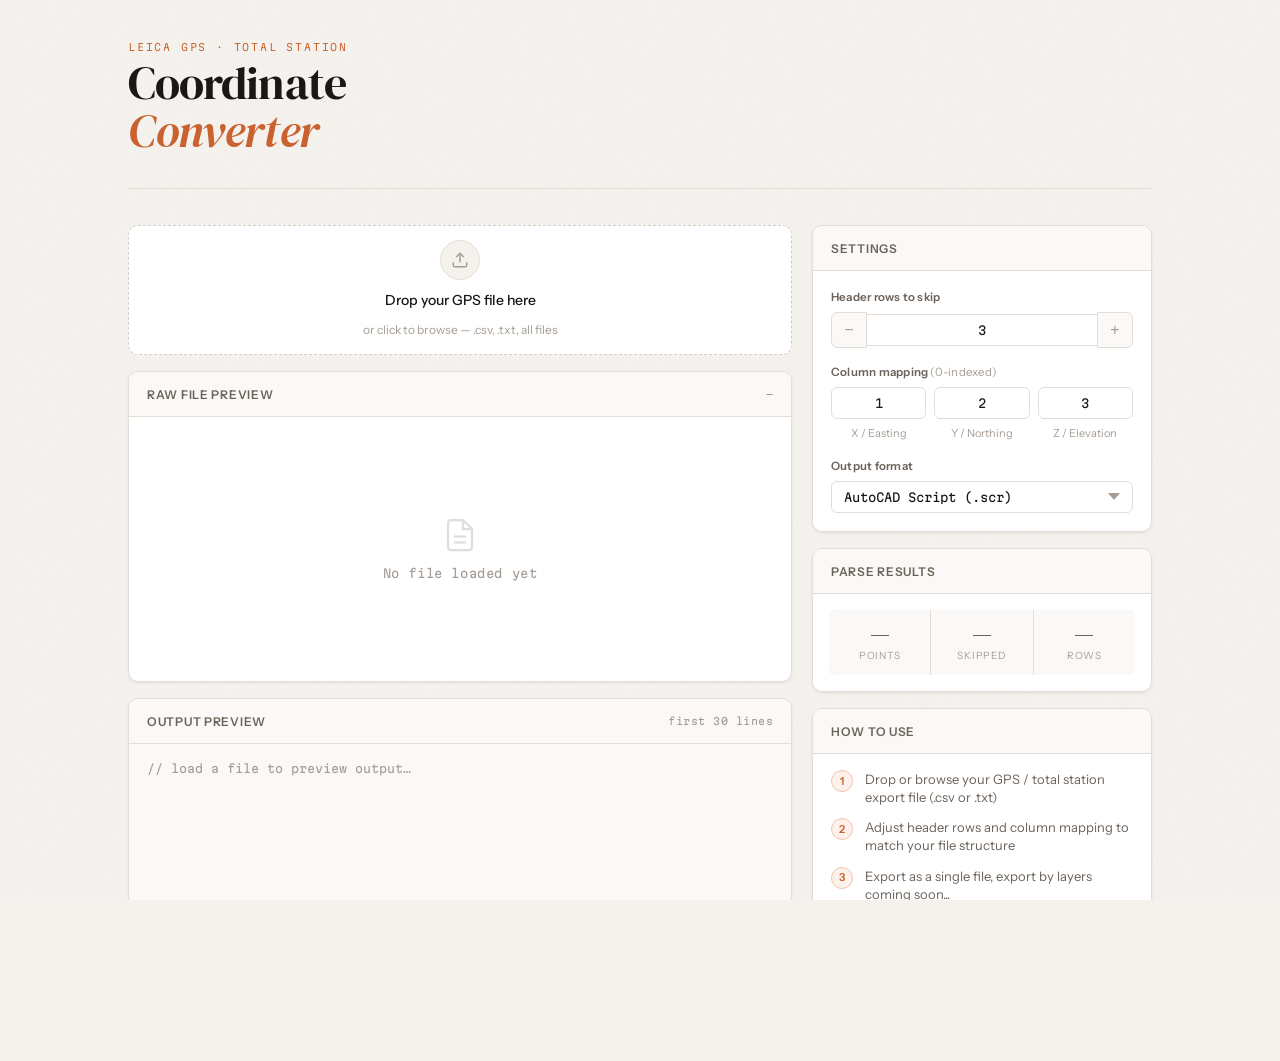
==== converter.html @ 6fee93ca "Add files via upload" ====
<!DOCTYPE html>
<html lang="en">
<head>
<meta charset="UTF-8">
<meta name="viewport" content="width=device-width, initial-scale=1.0">
<title>GPS to AutoCAD Converter</title>
<link rel="icon" type="image/x-icon" href="/favicon.ico">
<link href="https://fonts.googleapis.com/css2?family=DM+Serif+Display:ital@0;1&family=Instrument+Sans:wght@400;500;600&family=Martian+Mono:wght@300;400&display=swap" rel="stylesheet">
<style>
*, *::before, *::after { box-sizing: border-box; margin: 0; padding: 0; }

:root {
  --bg:#f5f2ee; --surface:#ffffff; --surface2:#faf9f7;
  --border:#e4ddd5; --border2:#d4cdc4;
  --text:#1a1714; --text2:#6b6259; --text3:#a59d94;
  --accent:#c9622f; --accent-bg:#fdf1eb; --accent-border:#f0c5ae;
  --green:#2e7d55; --green-bg:#edf7f2; --red:#c0392b;
  --shadow-sm:0 1px 3px rgba(0,0,0,0.06),0 1px 2px rgba(0,0,0,0.04);
  --shadow:0 4px 16px rgba(0,0,0,0.07),0 1px 4px rgba(0,0,0,0.05);
  --radius:10px; --radius-sm:6px;
  --ease-spring: cubic-bezier(0.34,1.56,0.64,1);
  --ease-out: cubic-bezier(0.16,1,0.3,1);
}

html,body { height:100%; background:var(--bg); color:var(--text); font-family:'Instrument Sans',sans-serif; font-size:14px; line-height:1.5; -webkit-font-smoothing:antialiased; overflow-x:hidden; }

/* Paper grain */
body::before { content:''; position:fixed; inset:0; opacity:0.025; background-image:url("data:image/svg+xml,%3Csvg viewBox='0 0 256 256' xmlns='http://www.w3.org/2000/svg'%3E%3Cfilter id='n'%3E%3CfeTurbulence type='fractalNoise' baseFrequency='0.9' numOctaves='4' stitchTiles='stitch'/%3E%3C/filter%3E%3Crect width='100%25' height='100%25' filter='url(%23n)'/%3E%3C/svg%3E"); background-size:200px; pointer-events:none; z-index:0; }

/* ── Page load animations ── */
@keyframes slideDown  { from { opacity:0; transform:translateY(-22px); } to { opacity:1; transform:none; } }
@keyframes slideUp    { from { opacity:0; transform:translateY(22px);  } to { opacity:1; transform:none; } }
@keyframes slideLeft  { from { opacity:0; transform:translateX(22px);  } to { opacity:1; transform:none; } }
@keyframes fadeIn     { from { opacity:0; } to { opacity:1; } }
@keyframes scaleIn    { from { opacity:0; transform:scale(0.94); } to { opacity:1; transform:scale(1); } }
@keyframes shimmer    { 0%   { background-position:-400px 0; } 100% { background-position:400px 0; } }
@keyframes pulse-ring { 0%   { transform:scale(0.9); opacity:0.8; } 100% { transform:scale(1.6); opacity:0; } }
@keyframes spin       { to   { transform:rotate(360deg); } }
@keyframes bounce-in  { 0%   { transform:scale(0); opacity:0; } 60%  { transform:scale(1.15); opacity:1; } 80%  { transform:scale(0.95); } 100% { transform:scale(1); } }
@keyframes line-in    { from { opacity:0; transform:translateX(-8px); } to { opacity:1; transform:none; } }
@keyframes count-pop  { 0%   { transform:scale(1); } 40%  { transform:scale(1.18); } 100% { transform:scale(1); } }
@keyframes status-in  { from { opacity:0; transform:translateY(6px); } to { opacity:1; transform:none; } }
@keyframes drop-pulse { 0%,100% { box-shadow:0 0 0 0 rgba(201,98,47,0); } 50% { box-shadow:0 0 0 6px rgba(201,98,47,0.08); } }
@keyframes success-pulse { 0%   { box-shadow:0 0 0 0 rgba(46,125,85,0.4); } 70%  { box-shadow:0 0 0 14px rgba(46,125,85,0); } 100% { box-shadow:0 0 0 0 rgba(46,125,85,0); } }
@keyframes check-draw { from { stroke-dashoffset:30; } to { stroke-dashoffset:0; } }
@keyframes float { 0%,100% { transform:translateY(0px); } 50% { transform:translateY(-4px); } }
@keyframes border-glow { 0%,100% { border-color:#b8ddc9; } 50% { border-color:#6cc49a; } }

.app { position:relative; z-index:1; min-height:100vh; max-width:1080px; margin:0 auto; padding:0 28px 60px; }

/* ── Header ── */
header {
  padding:40px 0 32px; display:flex; align-items:flex-end; justify-content:space-between;
  border-bottom:1px solid var(--border); margin-bottom:36px;
  animation: slideDown 0.6s var(--ease-out) both;
}
.header-left { display:flex; flex-direction:column; gap:4px; }
.header-eyebrow {
  font-family:'Martian Mono',monospace; font-size:10px; font-weight:300;
  letter-spacing:0.18em; text-transform:uppercase; color:var(--accent);
  animation: fadeIn 0.8s ease both 0.3s;
}
h1 {
  font-family:'DM Serif Display',serif; font-size:46px; font-weight:400;
  letter-spacing:-0.02em; color:var(--text); line-height:1.05;
  animation: slideDown 0.7s var(--ease-out) both 0.1s;
}
h1 em { font-style:italic; color:var(--accent); }
.header-right { display:flex; align-items:center; gap:6px; padding-bottom:4px; }
.badge {
  font-family:'Martian Mono',monospace; font-size:10px; font-weight:300;
  letter-spacing:0.12em; padding:4px 10px; border-radius:100px;
  background:var(--accent-bg); color:var(--accent); border:1px solid var(--accent-border);
  transition: transform 0.2s var(--ease-spring), box-shadow 0.2s;
}
.badge:nth-child(1) { animation: slideLeft 0.5s var(--ease-out) both 0.4s; }
.badge:nth-child(2) { animation: slideLeft 0.5s var(--ease-out) both 0.5s; }
.badge:hover { transform:translateY(-2px); box-shadow:var(--shadow); }

/* ── Grid ── */
.grid { display:grid; grid-template-columns:1fr 340px; gap:20px; }
.col-left  { display:flex; flex-direction:column; gap:16px; }
.col-right { display:flex; flex-direction:column; gap:16px; }

/* Staggered col animations */
.col-left  > * { animation: slideUp 0.55s var(--ease-out) both; }
.col-left  > *:nth-child(1) { animation-delay:0s; }
.col-left  > *:nth-child(2) { animation-delay:0.12s; }
.col-left  > *:nth-child(3) { animation-delay:0.22s; }
.col-left  > *:nth-child(4) { animation-delay:0.32s; }
.col-right > * { animation: slideLeft 0.55s var(--ease-out) both; }
.col-right > *:nth-child(1) { animation-delay:0.1s; }
.col-right > *:nth-child(2) { animation-delay:0.2s; }
.col-right > *:nth-child(3) { animation-delay:0.3s; }

/* ── Cards ── */
.card {
  background:var(--surface); border:1px solid var(--border);
  border-radius:var(--radius); box-shadow:var(--shadow-sm); overflow:hidden;
  transition: box-shadow 0.25s, transform 0.25s;
}
.card:hover { box-shadow:var(--shadow); }

.card-header {
  padding:14px 18px 12px; border-bottom:1px solid var(--border);
  display:flex; align-items:center; justify-content:space-between; background:var(--surface2);
}
.card-title { font-size:12px; font-weight:600; letter-spacing:0.06em; text-transform:uppercase; color:var(--text2); }
.card-meta {
  font-family:'Martian Mono',monospace; font-size:10px; color:var(--text3); letter-spacing:0.05em;
  transition: color 0.3s;
}
.card-meta.updated { color:var(--accent); animation: count-pop 0.3s var(--ease-spring); }

/* ── Drop zone ── */
.drop-zone {
  border:1.5px dashed var(--border2); border-radius:var(--radius); background:var(--surface);
  min-height:130px; display:flex; flex-direction:column; align-items:center; justify-content:center;
  gap:10px; cursor:pointer;
  transition: border-color 0.2s ease, background 0.2s ease, box-shadow 0.2s ease;
  position:relative; overflow:hidden; transform:none !important;
}
/* Idle breathing animation */
.drop-zone:not(.has-file):not(:hover) { animation: drop-pulse 3s ease-in-out infinite; }

.drop-zone::after {
  content:''; position:absolute; inset:0;
  background:linear-gradient(105deg, transparent 40%, rgba(255,255,255,0.5) 50%, transparent 60%);
  background-size:400px 100%; background-repeat:no-repeat; background-position:-400px 0;
  transition: opacity 0.2s; opacity:0; pointer-events:none;
}
.drop-zone:hover::after { animation: shimmer 0.9s ease forwards; opacity:1; }

.drop-zone:hover, .drop-zone.dragover {
  border-color:var(--accent); border-style:solid; background:var(--accent-bg);
  box-shadow:0 0 0 4px rgba(201,98,47,0.07), var(--shadow-sm);
}
.drop-zone.dragover { box-shadow:0 0 0 6px rgba(201,98,47,0.12), var(--shadow); }

.drop-zone.has-file {
  border-style:solid; border-color:#b8ddc9; background:var(--green-bg);
  animation: border-glow 2.5s ease-in-out 3, success-pulse 0.6s ease both;
  transform:none !important;
}

.drop-icon {
  width:40px; height:40px; border-radius:50%;
  background:var(--bg); border:1px solid var(--border);
  display:flex; align-items:center; justify-content:center;
  color:var(--text3); transition: all 0.3s var(--ease-spring);
  position:relative;
}
.drop-icon::before {
  content:''; position:absolute; inset:-4px; border-radius:50%;
  border:1.5px solid transparent; transition: all 0.3s;
}
.drop-zone:hover .drop-icon {
  background:var(--accent-bg); border-color:var(--accent-border); color:var(--accent);
  transform:scale(1.08);
}
.drop-zone:hover .drop-icon::before { border-color:rgba(201,98,47,0.2); }
.drop-zone.has-file .drop-icon {
  background:var(--green-bg); border-color:#b8ddc9; color:var(--green);
  animation: bounce-in 0.5s var(--ease-spring) both;
}
/* Floating animation for icon when file loaded */
.drop-zone.has-file .drop-icon { animation: bounce-in 0.5s var(--ease-spring) both, float 3s ease-in-out 0.6s infinite; }

.drop-label { font-size:14px; font-weight:500; color:var(--text); transition: color 0.2s; }
.drop-sub   { font-size:12px; color:var(--text3); transition: all 0.2s; }
.drop-filename {
  font-family:'Martian Mono',monospace; font-size:11px; color:var(--green);
  background:#d4f0e2; padding:4px 12px; border-radius:100px;
  max-width:500px; overflow:hidden; text-overflow:ellipsis; white-space:nowrap;
  animation: scaleIn 0.4s var(--ease-spring) both;
}
#fileInput { display:none; }

/* ── Preview ── */
.preview-scroll {
  height:260px; overflow-y:auto; padding:14px 18px;
  font-family:'Martian Mono',monospace; font-size:11.5px; line-height:1.75;
  color:var(--text2); white-space:pre-wrap; word-break:break-all;
}
.preview-scroll::-webkit-scrollbar { width:5px; }
.preview-scroll::-webkit-scrollbar-thumb { background:var(--border2); border-radius:10px; transition: background 0.2s; }
.preview-scroll::-webkit-scrollbar-thumb:hover { background:var(--border2); }

.preview-empty {
  display:flex; flex-direction:column;
  align-items:center; justify-content:center; gap:10px;
  color:var(--text3); font-size:12px; letter-spacing:0.05em;
}
.preview-empty svg { opacity:0.35; animation: float 4s ease-in-out infinite; }

/* When preview is empty, hide scrollbar and centre content */
.preview-scroll.is-empty {
  overflow-y:hidden; padding:0;
  display:flex; align-items:center; justify-content:center;
}

/* Preview lines animate in */
.preview-line { animation: line-in 0.15s ease both; }

/* ── Output ── */
.output-scroll {
  height:160px; overflow-y:auto; padding:14px 18px;
  font-family:'Martian Mono',monospace; font-size:11.5px; line-height:1.75;
  color:var(--text2); white-space:pre-wrap; background:var(--surface2);
  display:flex; flex-direction:column; align-items:flex-start; text-align:left;
}
.output-scroll::-webkit-scrollbar { width:5px; }
.output-scroll::-webkit-scrollbar-thumb { background:var(--border2); border-radius:10px; }
.out-cmd   { color:var(--accent); }
.out-coord { color:var(--green); }
.out-dim   { color:var(--text3); }
.out-line  { display:block; animation: line-in 0.12s ease both; }

/* ── Settings ── */
.settings-body { padding:18px; display:flex; flex-direction:column; gap:16px; }
.field { display:flex; flex-direction:column; gap:6px; }
.field-label { font-size:11.5px; font-weight:600; color:var(--text2); letter-spacing:0.02em; }
.field-row { display:flex; gap:8px; }

input[type="number"], select {
  width:100%; padding:8px 12px; background:var(--surface);
  border:1px solid var(--border); border-radius:var(--radius-sm);
  color:var(--text); font-family:'Martian Mono',monospace; font-size:12px;
  outline:none; transition: border-color 0.18s, box-shadow 0.18s, background 0.18s;
  -moz-appearance:textfield;
}
input[type="number"]::-webkit-inner-spin-button { display:none; }
input[type="number"]:focus, select:focus {
  border-color:var(--accent);
  box-shadow:0 0 0 3px rgba(201,98,47,0.1);
  background:#fffcfa;
}
input[type="number"] { text-align:center; }
select { cursor:pointer; appearance:none; background-image:url("data:image/svg+xml,%3Csvg xmlns='http://www.w3.org/2000/svg' width='12' height='7'%3E%3Cpath fill='%23a59d94' d='M0 0l6 7 6-7z'/%3E%3C/svg%3E"); background-repeat:no-repeat; background-position:right 12px center; text-align:left; }
select option { background:#fff; }

.spinbox { display:flex; align-items:center; }
.spinbox input { border-radius:0; border-left:none; border-right:none; }
.spin-btn {
  width:36px; height:36px; flex-shrink:0; background:var(--surface2);
  border:1px solid var(--border); color:var(--text3); cursor:pointer; font-size:16px;
  display:flex; align-items:center; justify-content:center; transition: all 0.15s; user-select:none;
}
.spin-btn:first-child { border-radius:var(--radius-sm) 0 0 var(--radius-sm); }
.spin-btn:last-child  { border-radius:0 var(--radius-sm) var(--radius-sm) 0; }
.spin-btn:hover { background:var(--accent-bg); color:var(--accent); border-color:var(--accent-border); transform:scale(1.05); }
.spin-btn:active { transform:scale(0.95); }

.col-labels { display:flex; gap:8px; font-size:11px; color:var(--text3); text-align:center; }
.col-labels span { flex:1; }

/* ── Stats ── */
.stats-grid { display:grid; grid-template-columns:repeat(3,1fr); gap:1px; background:var(--border); border-radius:var(--radius-sm); overflow:hidden; }
.stat { background:var(--surface2); padding:12px 10px; text-align:center; display:flex; flex-direction:column; gap:2px; transition: background 0.3s; }
.stat-val {
  font-family:'DM Serif Display',serif; font-size:24px; color:var(--text); line-height:1;
  transition: color 0.4s, transform 0.3s;
  display:inline-block;
}
.stat-val.has-data { color:var(--accent); }
.stat-val.pop { animation: count-pop 0.35s var(--ease-spring); }
.stat-lbl { font-size:10px; color:var(--text3); letter-spacing:0.08em; text-transform:uppercase; }

/* ── Buttons ── */
.btn {
  height:42px; border:none; border-radius:var(--radius-sm); cursor:pointer;
  font-family:'Instrument Sans',sans-serif; font-size:13px; font-weight:600; letter-spacing:0.01em;
  display:flex; align-items:center; justify-content:center; gap:8px;
  transition: all 0.2s var(--ease-out); position:relative; overflow:hidden;
}
.btn:disabled { opacity:0.4; cursor:not-allowed; transform:none !important; filter:grayscale(0.3); }
.btn svg { width:16px; height:16px; flex-shrink:0; transition: transform 0.2s var(--ease-spring); }
.btn:hover:not(:disabled) svg { transform: scale(1.15); }
.btn:active:not(:disabled) { transform:scale(0.97) !important; }

/* Ripple */
.ripple {
  position:absolute; border-radius:50%; transform:scale(0); background:rgba(255,255,255,0.35);
  animation: ripple-anim 0.55s var(--ease-out) forwards; pointer-events:none;
}
@keyframes ripple-anim { to { transform:scale(4); opacity:0; } }

.btn-primary {
  background:var(--accent); color:#fff;
  box-shadow:0 2px 8px rgba(201,98,47,0.28), 0 1px 2px rgba(201,98,47,0.2);
}
.btn-primary:hover:not(:disabled) {
  background:#b55728;
  box-shadow:0 5px 18px rgba(201,98,47,0.4), 0 2px 4px rgba(201,98,47,0.2);
  transform:translateY(-2px);
}

.btn-secondary {
  background:var(--surface); color:var(--text);
  border:1px solid var(--border); box-shadow:var(--shadow-sm);
}
.btn-secondary:hover:not(:disabled) {
  background:var(--surface2); border-color:var(--border2);
  transform:translateY(-2px); box-shadow:var(--shadow);
}

.btn-ghost { background:transparent; color:var(--text3); border:1px solid var(--border); }
.btn-ghost:hover:not(:disabled) { background:var(--surface); color:var(--text2); }
.btn-ghost:hover:not(:disabled) svg { transform: rotate(180deg) scale(1.1); }

.action-row { display:flex; gap:10px; }
.action-row .btn { flex:1; }

/* ── Status message ── */
.status-wrap { min-height:28px; display:flex; align-items:center; margin-top:10px; }
.status-msg {
  font-size:12.5px; font-weight:500; padding:0 2px;
  transition: all 0.3s; display:flex; align-items:center; gap:6px;
}
.status-msg.ok    { color:var(--green); animation: status-in 0.3s var(--ease-spring) both; }
.status-msg.error { color:var(--red);   animation: status-in 0.3s var(--ease-spring) both; }
.status-msg.info  { color:var(--accent);animation: status-in 0.3s var(--ease-spring) both; }

/* Export flash overlay on card */
.export-flash {
  position:absolute; inset:0; background:rgba(46,125,85,0.06); border-radius:var(--radius);
  animation: fadeIn 0.1s ease both, fadeOut 0.5s ease 0.2s both; pointer-events:none; z-index:10;
}
@keyframes fadeOut { to { opacity:0; } }

/* ── How-to steps ── */
.how-step { display:flex; gap:12px; align-items:flex-start; transition: transform 0.2s var(--ease-spring); }
.how-step:hover { transform:translateX(3px); }
.step-num {
  width:22px; height:22px; border-radius:50%;
  background:var(--accent-bg); border:1px solid var(--accent-border); color:var(--accent);
  font-size:11px; font-weight:600; display:flex; align-items:center; justify-content:center;
  flex-shrink:0; transition: all 0.2s var(--ease-spring);
}
.how-step:hover .step-num { background:var(--accent); color:#fff; transform:scale(1.1); }
.step-text { font-size:13px; color:var(--text2); line-height:1.4; }
code {
  background:var(--bg); padding:1px 5px; border-radius:3px;
  font-family:'Martian Mono',monospace; font-size:10px;
  border:1px solid var(--border);
}

/* ── Progress bar (parsing) ── */
.parse-bar-wrap { height:2px; background:var(--border); border-radius:2px; overflow:hidden; margin-top:2px; opacity:0; transition: opacity 0.3s; }
.parse-bar-wrap.visible { opacity:1; }
.parse-bar { height:100%; width:0%; background:var(--accent); border-radius:2px; transition: width 0.4s var(--ease-out); }

/* ── Loading shimmer on preview ── */
.skeleton-line {
  height:13px; border-radius:3px; margin:6px 0;
  background:linear-gradient(90deg, var(--border) 25%, var(--surface2) 50%, var(--border) 75%);
  background-size:400px 100%; animation: shimmer 1.2s infinite;
}

/* ── Checkmark SVG animation ── */
.check-svg .check-path {
  stroke-dasharray:30; stroke-dashoffset:30;
  animation: check-draw 0.4s ease 0.1s both;
}

/* ── Konami easter egg ── */
.konami-overlay {
  position:fixed;inset:0;z-index:9000;display:flex;align-items:center;justify-content:center;
  background:rgba(10,10,10,0.88);backdrop-filter:blur(6px);
  animation:fadeIn 0.3s ease both;cursor:pointer;
}
.konami-box {
  background:#0d1a0f;border:1px solid #2e7d55;border-radius:20px;
  padding:40px 48px;text-align:center;max-width:460px;
  box-shadow:0 0 80px rgba(46,125,85,0.25),0 20px 60px rgba(0,0,0,0.5);
  animation:scaleIn 0.4s var(--ease-spring) both;
  font-family:'Martian Mono',monospace;
}
.konami-title { font-family:'DM Serif Display',serif;font-size:32px;color:#4caf72;margin-bottom:8px; }
.konami-seq { font-size:22px;letter-spacing:0.15em;margin:16px 0;color:#6cc49a; }
.konami-msg { font-size:11px;color:#3a7d55;line-height:1.8;letter-spacing:0.06em; }
.konami-sub { font-size:10px;color:#2e5c40;margin-top:20px;letter-spacing:0.08em; }

@media (max-width:720px) { .grid { grid-template-columns:1fr; } .action-row { flex-direction:column; } }
</style>
</head>
<body>
<div class="app">

  <!-- ── Header ── -->
  <header>
    <div class="header-left">
      <div class="header-eyebrow">Leica GPS · Total Station</div>
      <h1>Coordinate<br><em>Converter</em></h1>
    </div>
    <div class="header-right">
    </div>
  </header>

  <div class="grid">

    <!-- ── Left column ── -->
    <div class="col-left">

      <!-- Drop zone -->
      <div class="drop-zone" id="dropZone" onclick="document.getElementById('fileInput').click()">
        <div class="drop-icon" id="dropIcon">
          <svg id="dropIconSvg" width="18" height="18" viewBox="0 0 24 24" fill="none" stroke="currentColor" stroke-width="2">
            <path d="M21 15v4a2 2 0 01-2 2H5a2 2 0 01-2-2v-4"/>
            <polyline points="17 8 12 3 7 8"/>
            <line x1="12" y1="3" x2="12" y2="15"/>
          </svg>
        </div>
        <div class="drop-label" id="dropLabel">Drop your GPS file here</div>
        <div class="drop-sub" id="dropSub">or click to browse — .csv, .txt, all files</div>
        <div class="drop-filename" id="dropFilename" style="display:none"></div>
      </div>
      <input type="file" id="fileInput" accept=".csv,.txt,*">

      <!-- Raw preview -->
      <div class="card" id="previewCard">
        <div class="card-header">
          <span class="card-title">Raw File Preview</span>
          <span class="card-meta" id="previewMeta">—</span>
        </div>
        <div class="parse-bar-wrap" id="parseBarWrap"><div class="parse-bar" id="parseBar"></div></div>
        <div class="preview-scroll is-empty" id="previewScroll">
          <div class="preview-empty">
            <svg width="36" height="36" viewBox="0 0 24 24" fill="none" stroke="currentColor" stroke-width="1.5">
              <path d="M14 2H6a2 2 0 00-2 2v16a2 2 0 002 2h12a2 2 0 002-2V8z"/>
              <polyline points="14 2 14 8 20 8"/>
              <line x1="8" y1="13" x2="16" y2="13"/><line x1="8" y1="17" x2="16" y2="17"/>
            </svg>
            <span>No file loaded yet</span>
          </div>
        </div>
      </div>

      <!-- Output preview -->
      <div class="card">
        <div class="card-header">
          <span class="card-title">Output Preview</span>
          <span class="card-meta" id="outputMeta">first 30 lines</span>
        </div>
        <div class="output-scroll" id="outputScroll">
          <span class="out-dim">// load a file to preview output…</span>
        </div>
      </div>

      <!-- Actions -->
      <div>
        <div class="action-row">
          <button class="btn btn-primary" id="btnSingle" onclick="doConvert(event,'single')" disabled>
            <svg viewBox="0 0 24 24" fill="none" stroke="currentColor" stroke-width="2">
              <path d="M14 2H6a2 2 0 00-2 2v16a2 2 0 002 2h12a2 2 0 002-2V8z"/>
              <polyline points="14 2 14 8 20 8"/>
              <line x1="12" y1="12" x2="12" y2="18"/><line x1="9" y1="15" x2="15" y2="15"/>
            </svg>
            Export Single File
          </button>
          <button class="btn btn-secondary" id="btnMulti" onclick="doConvert(event,'multi')" disabled>
            <svg viewBox="0 0 24 24" fill="none" stroke="currentColor" stroke-width="2">
              <rect x="2" y="7" width="16" height="14" rx="2"/>
              <path d="M22 5H8"/><path d="M6 3h14v14"/>
            </svg>
            Export into Layers
          </button>
          <button class="btn btn-ghost" onclick="clearAll()" title="Reset">
            <svg viewBox="0 0 24 24" fill="none" stroke="currentColor" stroke-width="2">
              <polyline points="1 4 1 10 7 10"/>
              <path d="M3.51 15a9 9 0 102.13-9.36L1 10"/>
            </svg>
          </button>
        </div>
        <div class="status-wrap">
          <div class="status-msg" id="statusMsg"></div>
        </div>
      </div>

    </div>

    <!-- ── Right column ── -->
    <div class="col-right">

      <!-- Settings -->
      <div class="card">
        <div class="card-header"><span class="card-title">Settings</span></div>
        <div class="settings-body">
          <div class="field">
            <div class="field-label">Header rows to skip</div>
            <div class="spinbox">
              <button class="spin-btn" onclick="spin('headerRows',-1)">−</button>
              <input type="number" id="headerRows" value="3" min="0" max="99">
              <button class="spin-btn" onclick="spin('headerRows',1)">+</button>
            </div>
          </div>
          <div class="field">
            <div class="field-label">Column mapping <span style="font-weight:400;color:var(--text3)">(0-indexed)</span></div>
            <div class="field-row">
              <input type="number" id="colX" value="1" min="0" placeholder="X">
              <input type="number" id="colY" value="2" min="0" placeholder="Y">
              <input type="number" id="colZ" value="3" min="0" placeholder="Z">
            </div>
            <div class="col-labels">
              <span>X / Easting</span><span>Y / Northing</span><span>Z / Elevation</span>
            </div>
          </div>
          <div class="field">
            <div class="field-label">Output format</div>
            <select id="outputFormat">
              <option value="scr">AutoCAD Script (.scr)</option>
              <option value="csv">Clean XYZ CSV (.csv)</option>
            </select>
          </div>
        </div>
      </div>

      <!-- Stats -->
      <div class="card">
        <div class="card-header"><span class="card-title">Parse Results</span></div>
        <div style="padding:16px">
          <div class="stats-grid">
            <div class="stat"><div class="stat-val" id="statPoints">—</div><div class="stat-lbl">Points</div></div>
            <div class="stat"><div class="stat-val" id="statSkipped">—</div><div class="stat-lbl">Skipped</div></div>
            <div class="stat"><div class="stat-val" id="statRows">—</div><div class="stat-lbl">Rows</div></div>
          </div>
        </div>
      </div>

      <!-- How to use -->
      <div class="card">
        <div class="card-header"><span class="card-title">How to use</span></div>
        <div style="padding:16px 18px;display:flex;flex-direction:column;gap:12px">
          <div class="how-step"><div class="step-num">1</div><div class="step-text">Drop or browse your GPS / total station export file (.csv or .txt)</div></div>
          <div class="how-step"><div class="step-num">2</div><div class="step-text">Adjust header rows and column mapping to match your file structure</div></div>
          <div class="how-step"><div class="step-num">3</div><div class="step-text">Export as a single file, export by layers coming soon...</div></div>
          <div class="how-step"><div class="step-num">4</div><div class="step-text">In AutoCAD, run the .scr using the "<code>SCR</code>" command</div></div>
        </div>
      </div>

    </div>
  </div>
</div>

<script>
let rawText='', parsedRows=[], fileName='';

// ── File input ──
document.getElementById('fileInput').addEventListener('change', e => {
  if (e.target.files[0]) loadFile(e.target.files[0]);
});

// ── Drag & drop ──
const zone = document.getElementById('dropZone');
zone.addEventListener('dragover',  e => { e.preventDefault(); zone.classList.add('dragover'); });
zone.addEventListener('dragleave', e => { if (!zone.contains(e.relatedTarget)) zone.classList.remove('dragover'); });
zone.addEventListener('drop', e => {
  e.preventDefault(); zone.classList.remove('dragover');
  if (e.dataTransfer.files[0]) loadFile(e.dataTransfer.files[0]);
});

function loadFile(file) {
  fileName = file.name;
  // Show skeleton loading state
  showSkeleton();
  const r = new FileReader();
  r.onload = evt => {
    rawText = evt.target.result;
    renderDropLoaded(file);
    renderPreview(rawText);
    parseAndStats();
  };
  r.readAsText(file);
}

function showSkeleton() {
  const ps = document.getElementById('previewScroll');
  let html = '';
  const widths = [80,60,90,45,75,55,85,65,70,50];
  widths.forEach(w => { html += `<div class="skeleton-line" style="width:${w}%"></div>`; });
  ps.innerHTML = html;
  // Progress bar
  const bar = document.getElementById('parseBar');
  const wrap = document.getElementById('parseBarWrap');
  wrap.classList.add('visible');
  bar.style.width = '0%';
  setTimeout(() => bar.style.width = '60%', 50);
}

function renderDropLoaded(file) {
  zone.classList.add('has-file');
  // Swap upload icon → checkmark
  document.getElementById('dropIconSvg').innerHTML = `
    <circle cx="12" cy="12" r="9" stroke="currentColor" stroke-width="1.5" fill="none"/>
    <polyline class="check-path" points="8 12 11 15 16 9" stroke="currentColor" stroke-width="2" fill="none" stroke-linecap="round" stroke-linejoin="round"/>
  `;
  const fn = document.getElementById('dropFilename');
  fn.textContent = file.name;
  fn.style.display = 'block';
  document.getElementById('dropLabel').textContent = 'File loaded — click to replace';
  document.getElementById('dropSub').style.display = 'none';
}

function renderPreview(text) {
  // Finish progress bar
  const bar = document.getElementById('parseBar');
  bar.style.width = '100%';
  setTimeout(() => {
    document.getElementById('parseBarWrap').classList.remove('visible');
    bar.style.width = '0%';
  }, 500);

  const lines = text.split('\n');
  let html = '';
  lines.forEach((l, i) => {
    const delay = Math.min(i * 8, 300);
    html += `<span class="preview-line" style="animation-delay:${delay}ms;display:block">` +
            `<span style="color:var(--text3);user-select:none;margin-right:14px">${String(i+1).padStart(4)}</span>` +
            esc(l) + `</span>`;
  });
  const previewEl = document.getElementById('previewScroll');
  previewEl.classList.remove('is-empty');
  previewEl.innerHTML = html;

  // Animate meta badge
  const meta = document.getElementById('previewMeta');
  meta.textContent = `${lines.length} lines`;
  meta.classList.add('updated');
  setTimeout(() => meta.classList.remove('updated'), 400);
}

function parseAndStats() {
  const skip = parseInt(document.getElementById('headerRows').value) || 0;
  const cx   = parseInt(document.getElementById('colX').value);
  const cy   = parseInt(document.getElementById('colY').value);
  const cz   = parseInt(document.getElementById('colZ').value);
  const lines = rawText.split('\n');
  const dataLines = lines.slice(skip);
  parsedRows = [];
  let skipped = 0;
  dataLines.forEach(line => {
    if (!line.trim()) { return; }
    const row = parseCSV(line);
    const x = parseFloat(row[cx]), y = parseFloat(row[cy]), z = parseFloat(row[cz]);
    if (isNaN(x) || isNaN(y) || isNaN(z)) { skipped++; return; }
    parsedRows.push({ name: row[0] || '', x, y, z });
  });

  const pts = parsedRows.length;
  // Animated counting for stats
  animateCount('statPoints',  pts,        pts > 0);
  animateCount('statSkipped', skipped,    pts > 0);
  animateCount('statRows',    dataLines.length, pts > 0);

  renderOutputPreview();
  const ok = pts > 0;
  document.getElementById('btnSingle').disabled = !ok;
  // btnMulti permanently disabled
  setStatus(ok
    ? `✓ ${pts} valid point${pts !== 1 ? 's' : ''} ready to export`
    : '⚠ No valid points found — check column mapping',
    ok ? 'ok' : 'error'
  );
}

function animateCount(id, target, hasData) {
  const el = document.getElementById(id);
  const start = parseInt(el.textContent) || 0;
  if (isNaN(target)) { el.textContent = '—'; return; }
  el.classList.toggle('has-data', hasData);

  const duration = 600;
  const startTime = performance.now();
  function tick(now) {
    const progress = Math.min((now - startTime) / duration, 1);
    // ease out cubic
    const eased = 1 - Math.pow(1 - progress, 3);
    el.textContent = Math.round(start + (target - start) * eased);
    if (progress < 1) requestAnimationFrame(tick);
    else {
      el.textContent = target;
      el.classList.add('pop');
      setTimeout(() => el.classList.remove('pop'), 350);
    }
  }
  requestAnimationFrame(tick);
}

// AutoCAD Color Index palette — distinct, readable colours
const ACI = [
  { num:1,   hex:'#e05252', name:'Red'      },
  { num:3,   hex:'#4caf72', name:'Green'    },
  { num:4,   hex:'#4ab8c9', name:'Cyan'     },
  { num:5,   hex:'#5b7fc4', name:'Blue'     },
  { num:6,   hex:'#b05ab0', name:'Magenta'  },
  { num:30,  hex:'#e07c30', name:'Orange'   },
  { num:2,   hex:'#d4b800', name:'Yellow'   },
  { num:140, hex:'#8bc34a', name:'Lime'     },
  { num:170, hex:'#26a69a', name:'Teal'     },
  { num:200, hex:'#7c4dff', name:'Violet'   },
  { num:220, hex:'#ec407a', name:'Pink'     },
  { num:50,  hex:'#c09a20', name:'Gold'     },
];

function getGroups() {
  const groups = {};
  parsedRows.forEach(r => {
    const key = r.name ? r.name.replace(/\d+$/, '').trim() || 'GROUP' : 'GROUP';
    (groups[key] = groups[key] || []).push(r);
  });
  return groups;
}

function renderOutputPreview() {
  if (!parsedRows.length) return;
  const fmt = document.getElementById('outputFormat').value;
  const groups = getGroups();
  const keys = Object.keys(groups);
  const isMultiGroup = keys.length > 1 && fmt === 'scr';

  let html = '';
  let lineIdx = 0;
  const delay = i => `animation-delay:${i * 16}ms`;

  if (isMultiGroup) {
    keys.slice(0, 4).forEach((key, gi) => {
      const color = ACI[gi % ACI.length];
      html += `<span class="out-line out-dim" style="${delay(lineIdx++)}">; Group: ${key} — ${color.name} (ACI ${color.num})</span>`;
      html += `<span class="out-line out-cmd" style="${delay(lineIdx++)}">CECOLOR</span>`;
      html += `<span class="out-line" style="color:${color.hex};font-weight:600;${delay(lineIdx++)}">${color.num}</span>`;
      html += `<span class="out-line out-dim" style="${delay(lineIdx++)}"> </span>`;
      html += `<span class="out-line out-cmd" style="${delay(lineIdx++)}">_MULTIPLE _POINT</span>`;
      groups[key].slice(0, 4).forEach(r => {
        html += `<span class="out-line out-coord" style="${delay(lineIdx++)}">${r.x},${r.y},${r.z}</span>`;
      });
      if (groups[key].length > 4) html += `<span class="out-line out-dim" style="${delay(lineIdx++)}">  … ${groups[key].length - 4} more in ${key}</span>`;
      html += `<span class="out-line out-dim" style="${delay(lineIdx++)}"> </span>`;
    });
    if (keys.length > 4) html += `<span class="out-line out-dim" style="${delay(lineIdx)}">… ${keys.length - 4} more groups</span>`;
  } else if (fmt === 'scr') {
    html += `<span class="out-line out-cmd" style="${delay(lineIdx++)}">_MULTIPLE _POINT</span>`;
    parsedRows.slice(0, 30).forEach(r => {
      html += `<span class="out-line out-coord" style="${delay(lineIdx++)}">${r.x},${r.y},${r.z}</span>`;
    });
    if (parsedRows.length > 30) html += `<span class="out-line out-dim" style="${delay(lineIdx)}">… ${parsedRows.length - 30} more points</span>`;
  } else {
    html += `<span class="out-line out-cmd" style="${delay(lineIdx++)}">name,x,y,z</span>`;
    parsedRows.slice(0, 30).forEach(r => {
      html += `<span class="out-line out-coord" style="${delay(lineIdx++)}">${r.name},${r.x},${r.y},${r.z}</span>`;
    });
    if (parsedRows.length > 30) html += `<span class="out-line out-dim" style="${delay(lineIdx)}">… ${parsedRows.length - 30} more rows</span>`;
  }
  document.getElementById('outputScroll').innerHTML = html;

  // Update output meta hint
  const meta = document.getElementById('outputMeta');
  if (isMultiGroup) {
    meta.textContent = `${keys.length} colour groups`;
    meta.classList.add('updated'); setTimeout(() => meta.classList.remove('updated'), 400);
  } else {
    meta.textContent = 'first 30 lines';
  }
}

function doConvert(e, mode) {
  if (!parsedRows.length) return;
  addRipple(e);

  const fmt  = document.getElementById('outputFormat').value;
  const ext  = fmt === 'scr' ? '.scr' : '.csv';
  const base = fileName.replace(/\.[^.]+$/, '');

  if (mode === 'single') {
    download(buildSingleContent(parsedRows, fmt), base + ext);
    flashExport();
    setStatus(`✓ Saved ${base + ext}`, 'ok');
  } else {
    // "Export with Layers" — always a single layered .scr, or split CSVs
    const groups = getGroups();
    const keys = Object.keys(groups);
    if (fmt === 'scr' && keys.length > 1) {
      // Single colour-coded script file
      download(buildColorScript(groups), base + '_coloured.scr');
      flashExport();
      setStatus(`✓ Exported ${keys.length} colour groups → ${base}_coloured.scr`, 'ok');
    } else if (keys.length <= 1) {
      // No distinct groups — chunk into 500-pt files
      const size = 500; let i = 0, n = 0;
      while (i < parsedRows.length) {
        n++;
        const c = parsedRows.slice(i, i + size);
        setTimeout(((ch, nm) => () => download(buildSingleContent(ch, fmt), nm))(c, `${base}_part${n}${ext}`), (n-1) * 250);
        i += size;
      }
      flashExport();
      setStatus(`✓ Exported ${n} files (${size}-point chunks)`, 'ok');
    } else {
      // CSV: one file per group
      keys.forEach((k, i) => {
        setTimeout(() => download(buildSingleContent(groups[k], fmt), `${base}_${k}${ext}`), i * 200);
      });
      flashExport();
      setStatus(`✓ Exported ${keys.length} CSV group files`, 'ok');
    }
  }
}

function flashExport() {
  // Inject keyframes once
  if (!document.getElementById('exportFlashStyle')) {
    const s = document.createElement('style');
    s.id = 'exportFlashStyle';
    s.textContent = `
      @keyframes exportFlash  { 0%{opacity:0} 10%{opacity:1} 100%{opacity:0} }
      @keyframes exportRing   { 0%{opacity:1;transform:scale(0.94)} 100%{opacity:0;transform:scale(1.06)} }
      @keyframes exportRing2  { 0%{opacity:0.6;transform:scale(0.97)} 100%{opacity:0;transform:scale(1.1)} }
      @keyframes toastSlideUp { 0%{opacity:0;transform:translateY(18px) scale(0.95)} 18%{opacity:1;transform:translateY(0) scale(1)} 75%{opacity:1;transform:translateY(0) scale(1)} 100%{opacity:0;transform:translateY(-8px) scale(0.97)} }
      @keyframes arrowBounce  { 0%,100%{transform:translateY(0)} 50%{transform:translateY(-5px)} }
      @keyframes checkPop     { 0%{transform:scale(0)} 60%{transform:scale(1.2)} 100%{transform:scale(1)} }
    `;
    document.head.appendChild(s);
  }

  // Full-screen radial green flash — much stronger
  const flash = document.createElement('div');
  flash.style.cssText = 'position:fixed;inset:0;z-index:100;pointer-events:none;background:radial-gradient(ellipse at 50% 50%, transparent 30%, rgba(46,125,85,0.18) 60%, rgba(46,125,85,0.55) 100%);animation:exportFlash 1s ease both;';
  document.body.appendChild(flash);
  setTimeout(() => flash.remove(), 1050);

  // Double border ring sweep
  const ring = document.createElement('div');
  ring.style.cssText = 'position:fixed;inset:0;z-index:101;pointer-events:none;border:4px solid rgba(46,125,85,0.7);animation:exportRing 0.7s cubic-bezier(0.16,1,0.3,1) both;';
  document.body.appendChild(ring);
  setTimeout(() => ring.remove(), 750);

  const ring2 = document.createElement('div');
  ring2.style.cssText = 'position:fixed;inset:8px;z-index:101;pointer-events:none;border:2px solid rgba(108,196,154,0.5);animation:exportRing2 0.9s cubic-bezier(0.16,1,0.3,1) 0.08s both;';
  document.body.appendChild(ring2);
  setTimeout(() => ring2.remove(), 1050);

  // Success toast — bottom centre with arrow to downloads
  const toast = document.createElement('div');
  toast.style.cssText = `
    position:fixed;bottom:36px;left:0;right:0;margin:0 auto;width:fit-content;z-index:300;pointer-events:none;
    background:#1a2e24;border:1px solid #3a7d55;border-radius:14px;
    padding:14px 22px;display:flex;align-items:center;justify-content:center;gap:14px;
    box-shadow:0 8px 32px rgba(0,0,0,0.3),0 0 0 1px rgba(46,125,85,0.2);
    animation:toastSlideUp 2.8s cubic-bezier(0.16,1,0.3,1) both;
    white-space:nowrap;
  `;
  toast.innerHTML = `
    <div style="width:28px;height:28px;border-radius:50%;background:#2e7d55;display:flex;align-items:center;justify-content:center;flex-shrink:0;animation:checkPop 0.4s cubic-bezier(0.34,1.56,0.64,1) 0.15s both;opacity:0;animation-fill-mode:both;">
      <svg width="14" height="14" viewBox="0 0 24 24" fill="none" stroke="#fff" stroke-width="2.5" stroke-linecap="round" stroke-linejoin="round"><polyline points="20 6 9 17 4 12"/></svg>
    </div>
    <div style="display:flex;flex-direction:column;gap:1px;">
      <span style="font-family:'Instrument Sans',sans-serif;font-size:13px;font-weight:600;color:#e8f5ee;">File exported successfully</span>
      <span style="font-family:'Martian Mono',monospace;font-size:10px;color:#6cc49a;letter-spacing:0.05em;">Check your downloads folder</span>
    </div>
    <div style="display:flex;flex-direction:column;align-items:center;gap:3px;margin-left:4px;animation:arrowBounce 0.8s ease-in-out 0.4s infinite;">
      <svg width="18" height="18" viewBox="0 0 24 24" fill="none" stroke="#4caf72" stroke-width="2.5" stroke-linecap="round" stroke-linejoin="round"><line x1="12" y1="5" x2="12" y2="19"/><polyline points="19 12 12 19 5 12"/></svg>
    </div>
  `;
  document.body.appendChild(toast);
  setTimeout(() => toast.remove(), 3000);
}

function addRipple(e) {
  const btn = e.currentTarget;
  const rect = btn.getBoundingClientRect();
  const size = Math.max(btn.offsetWidth, btn.offsetHeight);
  const x = e.clientX - rect.left - size / 2;
  const y = e.clientY - rect.top  - size / 2;
  const rip = document.createElement('span');
  rip.className = 'ripple';
  rip.style.cssText = `width:${size}px;height:${size}px;left:${x}px;top:${y}px`;
  btn.appendChild(rip);
  setTimeout(() => rip.remove(), 600);
}

function buildSingleContent(rows, fmt) {
  if (fmt === 'scr') return '_MULTIPLE _POINT\n' + rows.map(r => `${r.x},${r.y},${r.z}`).join('\n') + '\n';
  return 'name,x,y,z\n' + rows.map(r => `${r.name},${r.x},${r.y},${r.z}`).join('\n');
}

function buildColorScript(groups) {
  const keys = Object.keys(groups);
  let script = '';
  keys.forEach((key, idx) => {
    const color = ACI[idx % ACI.length];
    script += `; Group: ${key} — ${color.name} (ACI ${color.num})\n`;
    script += `CECOLOR\n${color.num}\n\n`;
    script += `_MULTIPLE _POINT\n`;
    groups[key].forEach(r => { script += `${r.x},${r.y},${r.z}\n`; });
    script += `\n`;
  });
  script += `CECOLOR\nBYLAYER\n`;
  return script;
}
function download(content, filename) {
  const a = document.createElement('a');
  a.href = URL.createObjectURL(new Blob([content], { type: 'text/plain' }));
  a.download = filename; a.click(); URL.revokeObjectURL(a.href);
}

function clearAll() {
  rawText = ''; parsedRows = []; fileName = '';
  zone.classList.remove('has-file');
  document.getElementById('dropFilename').style.display = 'none';
  document.getElementById('dropLabel').textContent = 'Drop your GPS file here';
  document.getElementById('dropSub').textContent   = 'or click to browse — .csv, .txt, all files';
  document.getElementById('dropSub').style.display = '';
  // Restore upload icon
  document.getElementById('dropIconSvg').innerHTML = `
    <path d="M21 15v4a2 2 0 01-2 2H5a2 2 0 01-2-2v-4"/>
    <polyline points="17 8 12 3 7 8"/><line x1="12" y1="3" x2="12" y2="15"/>
  `;
  const ps = document.getElementById('previewScroll');
  ps.classList.add('is-empty');
  ps.innerHTML = `
    <div class="preview-empty">
      <svg width="36" height="36" viewBox="0 0 24 24" fill="none" stroke="currentColor" stroke-width="1.5">
        <path d="M14 2H6a2 2 0 00-2 2v16a2 2 0 002 2h12a2 2 0 002-2V8z"/>
        <polyline points="14 2 14 8 20 8"/>
        <line x1="8" y1="13" x2="16" y2="13"/><line x1="8" y1="17" x2="16" y2="17"/>
      </svg>
      <span>No file loaded yet</span>
    </div>`;
  document.getElementById('previewMeta').textContent  = '—';
  document.getElementById('outputScroll').innerHTML   = '<span class="out-dim">// load a file to preview output…</span>';
  ['statPoints','statSkipped','statRows'].forEach(id => {
    const el = document.getElementById(id);
    el.textContent = '—'; el.classList.remove('has-data');
  });
  document.getElementById('btnSingle').disabled = true;
  document.getElementById('btnMulti').disabled  = true;
  document.getElementById('fileInput').value    = '';
  setStatus('', '');
}

function spin(id, d) {
  const el = document.getElementById(id);
  el.value = Math.max(0, (parseInt(el.value) || 0) + d);
  if (rawText) parseAndStats();
}

['headerRows','colX','colY','colZ'].forEach(id =>
  document.getElementById(id).addEventListener('change', () => { if (rawText) parseAndStats(); })
);
document.getElementById('outputFormat').addEventListener('change', renderOutputPreview);

let statusTimer;
function setStatus(msg, type) {
  clearTimeout(statusTimer);
  const el = document.getElementById('statusMsg');
  el.style.animation = 'none';
  el.offsetHeight; // reflow
  el.textContent = msg;
  el.className = `status-msg ${type}`;
}

// ── Konami Code Easter Egg ──
// ↑ ↑ ↓ ↓ ← → ← → B A
const KONAMI = ['ArrowUp','ArrowUp','ArrowDown','ArrowDown','ArrowLeft','ArrowRight','ArrowLeft','ArrowRight','b','a'];
let konamiIdx = 0;
document.addEventListener('keydown', e => {
  if (e.key === KONAMI[konamiIdx]) {
    konamiIdx++;
    if (konamiIdx === KONAMI.length) {
      konamiIdx = 0;
      triggerKonami();
    }
  } else {
    konamiIdx = e.key === KONAMI[0] ? 1 : 0;
  }
});

function triggerKonami() {
  const overlay = document.createElement('div');
  overlay.className = 'konami-overlay';
  overlay.innerHTML = `
    <div class="konami-box" onclick="event.stopPropagation()">
      <div class="konami-title">You found it.</div>
      <div class="konami-seq">↑ ↑ ↓ ↓ ← → ← → B A</div>
      <div class="konami-msg">
        CONGRATULATIONS, ENGINEER<br><br>
        YOU HAVE UNLOCKED ABSOLUTELY<br>
        NOTHING OF PRACTICAL VALUE<br><br>
        YOUR COORDINATES ARE STILL<br>
        IN THE DOWNLOADS FOLDER
      </div>
      <div class="konami-sub">[ click anywhere to close ]</div>
    </div>
  `;
  overlay.addEventListener('click', () => {
    overlay.style.animation = 'none';
    overlay.style.opacity = '0';
    overlay.style.transition = 'opacity 0.2s';
    setTimeout(() => overlay.remove(), 220);
  });
  document.body.appendChild(overlay);
}

function parseCSV(line) {
  const out = []; let cur = '', inQ = false;
  for (let c of line) {
    if (c === '"') { inQ = !inQ; continue; }
    if (c === ',' && !inQ) { out.push(cur.trim()); cur = ''; continue; }
    cur += c;
  }
  out.push(cur.trim()); return out;
}
function esc(s) { return s.replace(/&/g,'&amp;').replace(/</g,'&lt;').replace(/>/g,'&gt;'); }
</script>
</body>
</html>
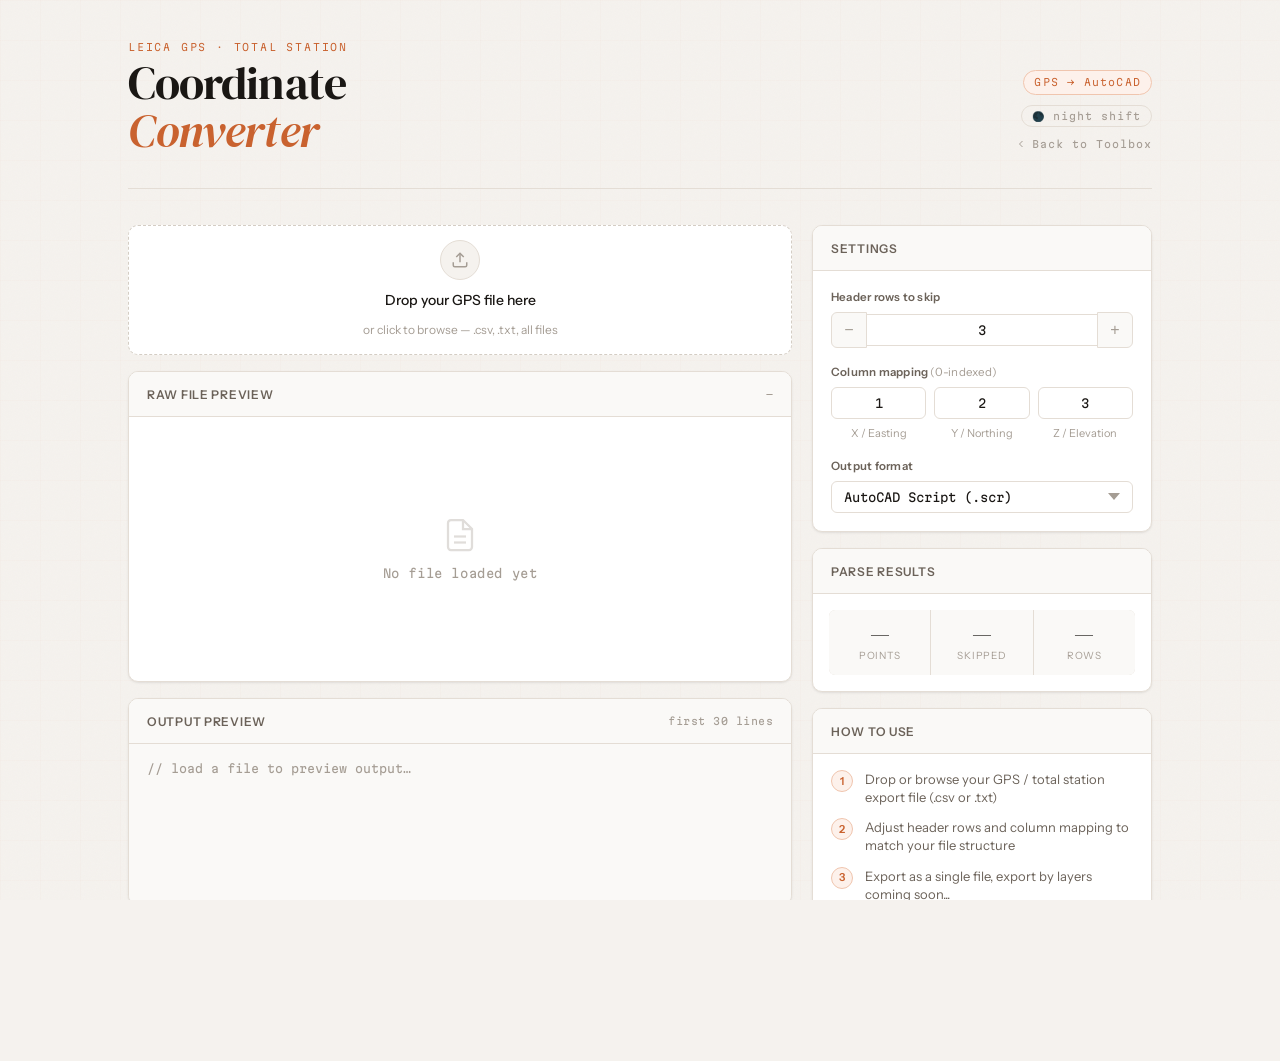
==== commit be39f33b: "Add files via upload" ====
--- a/converter.html
+++ b/converter.html
@@ -1,1016 +1,1277 @@
-<!DOCTYPE html>
-<html lang="en">
-<head>
-<meta charset="UTF-8">
-<meta name="viewport" content="width=device-width, initial-scale=1.0">
-<title>GPS to AutoCAD Converter</title>
-<link rel="icon" type="image/x-icon" href="/favicon.ico">
-<link href="https://fonts.googleapis.com/css2?family=DM+Serif+Display:ital@0;1&family=Instrument+Sans:wght@400;500;600&family=Martian+Mono:wght@300;400&display=swap" rel="stylesheet">
-<style>
-*, *::before, *::after { box-sizing: border-box; margin: 0; padding: 0; }
-
-:root {
-  --bg:#f5f2ee; --surface:#ffffff; --surface2:#faf9f7;
-  --border:#e4ddd5; --border2:#d4cdc4;
-  --text:#1a1714; --text2:#6b6259; --text3:#a59d94;
-  --accent:#c9622f; --accent-bg:#fdf1eb; --accent-border:#f0c5ae;
-  --green:#2e7d55; --green-bg:#edf7f2; --red:#c0392b;
-  --shadow-sm:0 1px 3px rgba(0,0,0,0.06),0 1px 2px rgba(0,0,0,0.04);
-  --shadow:0 4px 16px rgba(0,0,0,0.07),0 1px 4px rgba(0,0,0,0.05);
-  --radius:10px; --radius-sm:6px;
-  --ease-spring: cubic-bezier(0.34,1.56,0.64,1);
-  --ease-out: cubic-bezier(0.16,1,0.3,1);
-}
-
-html,body { height:100%; background:var(--bg); color:var(--text); font-family:'Instrument Sans',sans-serif; font-size:14px; line-height:1.5; -webkit-font-smoothing:antialiased; overflow-x:hidden; }
-
-/* Paper grain */
-body::before { content:''; position:fixed; inset:0; opacity:0.025; background-image:url("data:image/svg+xml,%3Csvg viewBox='0 0 256 256' xmlns='http://www.w3.org/2000/svg'%3E%3Cfilter id='n'%3E%3CfeTurbulence type='fractalNoise' baseFrequency='0.9' numOctaves='4' stitchTiles='stitch'/%3E%3C/filter%3E%3Crect width='100%25' height='100%25' filter='url(%23n)'/%3E%3C/svg%3E"); background-size:200px; pointer-events:none; z-index:0; }
-
-/* ── Page load animations ── */
-@keyframes slideDown  { from { opacity:0; transform:translateY(-22px); } to { opacity:1; transform:none; } }
-@keyframes slideUp    { from { opacity:0; transform:translateY(22px);  } to { opacity:1; transform:none; } }
-@keyframes slideLeft  { from { opacity:0; transform:translateX(22px);  } to { opacity:1; transform:none; } }
-@keyframes fadeIn     { from { opacity:0; } to { opacity:1; } }
-@keyframes scaleIn    { from { opacity:0; transform:scale(0.94); } to { opacity:1; transform:scale(1); } }
-@keyframes shimmer    { 0%   { background-position:-400px 0; } 100% { background-position:400px 0; } }
-@keyframes pulse-ring { 0%   { transform:scale(0.9); opacity:0.8; } 100% { transform:scale(1.6); opacity:0; } }
-@keyframes spin       { to   { transform:rotate(360deg); } }
-@keyframes bounce-in  { 0%   { transform:scale(0); opacity:0; } 60%  { transform:scale(1.15); opacity:1; } 80%  { transform:scale(0.95); } 100% { transform:scale(1); } }
-@keyframes line-in    { from { opacity:0; transform:translateX(-8px); } to { opacity:1; transform:none; } }
-@keyframes count-pop  { 0%   { transform:scale(1); } 40%  { transform:scale(1.18); } 100% { transform:scale(1); } }
-@keyframes status-in  { from { opacity:0; transform:translateY(6px); } to { opacity:1; transform:none; } }
-@keyframes drop-pulse { 0%,100% { box-shadow:0 0 0 0 rgba(201,98,47,0); } 50% { box-shadow:0 0 0 6px rgba(201,98,47,0.08); } }
-@keyframes success-pulse { 0%   { box-shadow:0 0 0 0 rgba(46,125,85,0.4); } 70%  { box-shadow:0 0 0 14px rgba(46,125,85,0); } 100% { box-shadow:0 0 0 0 rgba(46,125,85,0); } }
-@keyframes check-draw { from { stroke-dashoffset:30; } to { stroke-dashoffset:0; } }
-@keyframes float { 0%,100% { transform:translateY(0px); } 50% { transform:translateY(-4px); } }
-@keyframes border-glow { 0%,100% { border-color:#b8ddc9; } 50% { border-color:#6cc49a; } }
-
-.app { position:relative; z-index:1; min-height:100vh; max-width:1080px; margin:0 auto; padding:0 28px 60px; }
-
-/* ── Header ── */
-header {
-  padding:40px 0 32px; display:flex; align-items:flex-end; justify-content:space-between;
-  border-bottom:1px solid var(--border); margin-bottom:36px;
-  animation: slideDown 0.6s var(--ease-out) both;
-}
-.header-left { display:flex; flex-direction:column; gap:4px; }
-.header-eyebrow {
-  font-family:'Martian Mono',monospace; font-size:10px; font-weight:300;
-  letter-spacing:0.18em; text-transform:uppercase; color:var(--accent);
-  animation: fadeIn 0.8s ease both 0.3s;
-}
-h1 {
-  font-family:'DM Serif Display',serif; font-size:46px; font-weight:400;
-  letter-spacing:-0.02em; color:var(--text); line-height:1.05;
-  animation: slideDown 0.7s var(--ease-out) both 0.1s;
-}
-h1 em { font-style:italic; color:var(--accent); }
-.header-right { display:flex; align-items:center; gap:6px; padding-bottom:4px; }
-.badge {
-  font-family:'Martian Mono',monospace; font-size:10px; font-weight:300;
-  letter-spacing:0.12em; padding:4px 10px; border-radius:100px;
-  background:var(--accent-bg); color:var(--accent); border:1px solid var(--accent-border);
-  transition: transform 0.2s var(--ease-spring), box-shadow 0.2s;
-}
-.badge:nth-child(1) { animation: slideLeft 0.5s var(--ease-out) both 0.4s; }
-.badge:nth-child(2) { animation: slideLeft 0.5s var(--ease-out) both 0.5s; }
-.badge:hover { transform:translateY(-2px); box-shadow:var(--shadow); }
-
-/* ── Grid ── */
-.grid { display:grid; grid-template-columns:1fr 340px; gap:20px; }
-.col-left  { display:flex; flex-direction:column; gap:16px; }
-.col-right { display:flex; flex-direction:column; gap:16px; }
-
-/* Staggered col animations */
-.col-left  > * { animation: slideUp 0.55s var(--ease-out) both; }
-.col-left  > *:nth-child(1) { animation-delay:0s; }
-.col-left  > *:nth-child(2) { animation-delay:0.12s; }
-.col-left  > *:nth-child(3) { animation-delay:0.22s; }
-.col-left  > *:nth-child(4) { animation-delay:0.32s; }
-.col-right > * { animation: slideLeft 0.55s var(--ease-out) both; }
-.col-right > *:nth-child(1) { animation-delay:0.1s; }
-.col-right > *:nth-child(2) { animation-delay:0.2s; }
-.col-right > *:nth-child(3) { animation-delay:0.3s; }
-
-/* ── Cards ── */
-.card {
-  background:var(--surface); border:1px solid var(--border);
-  border-radius:var(--radius); box-shadow:var(--shadow-sm); overflow:hidden;
-  transition: box-shadow 0.25s, transform 0.25s;
-}
-.card:hover { box-shadow:var(--shadow); }
-
-.card-header {
-  padding:14px 18px 12px; border-bottom:1px solid var(--border);
-  display:flex; align-items:center; justify-content:space-between; background:var(--surface2);
-}
-.card-title { font-size:12px; font-weight:600; letter-spacing:0.06em; text-transform:uppercase; color:var(--text2); }
-.card-meta {
-  font-family:'Martian Mono',monospace; font-size:10px; color:var(--text3); letter-spacing:0.05em;
-  transition: color 0.3s;
-}
-.card-meta.updated { color:var(--accent); animation: count-pop 0.3s var(--ease-spring); }
-
-/* ── Drop zone ── */
-.drop-zone {
-  border:1.5px dashed var(--border2); border-radius:var(--radius); background:var(--surface);
-  min-height:130px; display:flex; flex-direction:column; align-items:center; justify-content:center;
-  gap:10px; cursor:pointer;
-  transition: border-color 0.2s ease, background 0.2s ease, box-shadow 0.2s ease;
-  position:relative; overflow:hidden; transform:none !important;
-}
-/* Idle breathing animation */
-.drop-zone:not(.has-file):not(:hover) { animation: drop-pulse 3s ease-in-out infinite; }
-
-.drop-zone::after {
-  content:''; position:absolute; inset:0;
-  background:linear-gradient(105deg, transparent 40%, rgba(255,255,255,0.5) 50%, transparent 60%);
-  background-size:400px 100%; background-repeat:no-repeat; background-position:-400px 0;
-  transition: opacity 0.2s; opacity:0; pointer-events:none;
-}
-.drop-zone:hover::after { animation: shimmer 0.9s ease forwards; opacity:1; }
-
-.drop-zone:hover, .drop-zone.dragover {
-  border-color:var(--accent); border-style:solid; background:var(--accent-bg);
-  box-shadow:0 0 0 4px rgba(201,98,47,0.07), var(--shadow-sm);
-}
-.drop-zone.dragover { box-shadow:0 0 0 6px rgba(201,98,47,0.12), var(--shadow); }
-
-.drop-zone.has-file {
-  border-style:solid; border-color:#b8ddc9; background:var(--green-bg);
-  animation: border-glow 2.5s ease-in-out 3, success-pulse 0.6s ease both;
-  transform:none !important;
-}
-
-.drop-icon {
-  width:40px; height:40px; border-radius:50%;
-  background:var(--bg); border:1px solid var(--border);
-  display:flex; align-items:center; justify-content:center;
-  color:var(--text3); transition: all 0.3s var(--ease-spring);
-  position:relative;
-}
-.drop-icon::before {
-  content:''; position:absolute; inset:-4px; border-radius:50%;
-  border:1.5px solid transparent; transition: all 0.3s;
-}
-.drop-zone:hover .drop-icon {
-  background:var(--accent-bg); border-color:var(--accent-border); color:var(--accent);
-  transform:scale(1.08);
-}
-.drop-zone:hover .drop-icon::before { border-color:rgba(201,98,47,0.2); }
-.drop-zone.has-file .drop-icon {
-  background:var(--green-bg); border-color:#b8ddc9; color:var(--green);
-  animation: bounce-in 0.5s var(--ease-spring) both;
-}
-/* Floating animation for icon when file loaded */
-.drop-zone.has-file .drop-icon { animation: bounce-in 0.5s var(--ease-spring) both, float 3s ease-in-out 0.6s infinite; }
-
-.drop-label { font-size:14px; font-weight:500; color:var(--text); transition: color 0.2s; }
-.drop-sub   { font-size:12px; color:var(--text3); transition: all 0.2s; }
-.drop-filename {
-  font-family:'Martian Mono',monospace; font-size:11px; color:var(--green);
-  background:#d4f0e2; padding:4px 12px; border-radius:100px;
-  max-width:500px; overflow:hidden; text-overflow:ellipsis; white-space:nowrap;
-  animation: scaleIn 0.4s var(--ease-spring) both;
-}
-#fileInput { display:none; }
-
-/* ── Preview ── */
-.preview-scroll {
-  height:260px; overflow-y:auto; padding:14px 18px;
-  font-family:'Martian Mono',monospace; font-size:11.5px; line-height:1.75;
-  color:var(--text2); white-space:pre-wrap; word-break:break-all;
-}
-.preview-scroll::-webkit-scrollbar { width:5px; }
-.preview-scroll::-webkit-scrollbar-thumb { background:var(--border2); border-radius:10px; transition: background 0.2s; }
-.preview-scroll::-webkit-scrollbar-thumb:hover { background:var(--border2); }
-
-.preview-empty {
-  display:flex; flex-direction:column;
-  align-items:center; justify-content:center; gap:10px;
-  color:var(--text3); font-size:12px; letter-spacing:0.05em;
-}
-.preview-empty svg { opacity:0.35; animation: float 4s ease-in-out infinite; }
-
-/* When preview is empty, hide scrollbar and centre content */
-.preview-scroll.is-empty {
-  overflow-y:hidden; padding:0;
-  display:flex; align-items:center; justify-content:center;
-}
-
-/* Preview lines animate in */
-.preview-line { animation: line-in 0.15s ease both; }
-
-/* ── Output ── */
-.output-scroll {
-  height:160px; overflow-y:auto; padding:14px 18px;
-  font-family:'Martian Mono',monospace; font-size:11.5px; line-height:1.75;
-  color:var(--text2); white-space:pre-wrap; background:var(--surface2);
-  display:flex; flex-direction:column; align-items:flex-start; text-align:left;
-}
-.output-scroll::-webkit-scrollbar { width:5px; }
-.output-scroll::-webkit-scrollbar-thumb { background:var(--border2); border-radius:10px; }
-.out-cmd   { color:var(--accent); }
-.out-coord { color:var(--green); }
-.out-dim   { color:var(--text3); }
-.out-line  { display:block; animation: line-in 0.12s ease both; }
-
-/* ── Settings ── */
-.settings-body { padding:18px; display:flex; flex-direction:column; gap:16px; }
-.field { display:flex; flex-direction:column; gap:6px; }
-.field-label { font-size:11.5px; font-weight:600; color:var(--text2); letter-spacing:0.02em; }
-.field-row { display:flex; gap:8px; }
-
-input[type="number"], select {
-  width:100%; padding:8px 12px; background:var(--surface);
-  border:1px solid var(--border); border-radius:var(--radius-sm);
-  color:var(--text); font-family:'Martian Mono',monospace; font-size:12px;
-  outline:none; transition: border-color 0.18s, box-shadow 0.18s, background 0.18s;
-  -moz-appearance:textfield;
-}
-input[type="number"]::-webkit-inner-spin-button { display:none; }
-input[type="number"]:focus, select:focus {
-  border-color:var(--accent);
-  box-shadow:0 0 0 3px rgba(201,98,47,0.1);
-  background:#fffcfa;
-}
-input[type="number"] { text-align:center; }
-select { cursor:pointer; appearance:none; background-image:url("data:image/svg+xml,%3Csvg xmlns='http://www.w3.org/2000/svg' width='12' height='7'%3E%3Cpath fill='%23a59d94' d='M0 0l6 7 6-7z'/%3E%3C/svg%3E"); background-repeat:no-repeat; background-position:right 12px center; text-align:left; }
-select option { background:#fff; }
-
-.spinbox { display:flex; align-items:center; }
-.spinbox input { border-radius:0; border-left:none; border-right:none; }
-.spin-btn {
-  width:36px; height:36px; flex-shrink:0; background:var(--surface2);
-  border:1px solid var(--border); color:var(--text3); cursor:pointer; font-size:16px;
-  display:flex; align-items:center; justify-content:center; transition: all 0.15s; user-select:none;
-}
-.spin-btn:first-child { border-radius:var(--radius-sm) 0 0 var(--radius-sm); }
-.spin-btn:last-child  { border-radius:0 var(--radius-sm) var(--radius-sm) 0; }
-.spin-btn:hover { background:var(--accent-bg); color:var(--accent); border-color:var(--accent-border); transform:scale(1.05); }
-.spin-btn:active { transform:scale(0.95); }
-
-.col-labels { display:flex; gap:8px; font-size:11px; color:var(--text3); text-align:center; }
-.col-labels span { flex:1; }
-
-/* ── Stats ── */
-.stats-grid { display:grid; grid-template-columns:repeat(3,1fr); gap:1px; background:var(--border); border-radius:var(--radius-sm); overflow:hidden; }
-.stat { background:var(--surface2); padding:12px 10px; text-align:center; display:flex; flex-direction:column; gap:2px; transition: background 0.3s; }
-.stat-val {
-  font-family:'DM Serif Display',serif; font-size:24px; color:var(--text); line-height:1;
-  transition: color 0.4s, transform 0.3s;
-  display:inline-block;
-}
-.stat-val.has-data { color:var(--accent); }
-.stat-val.pop { animation: count-pop 0.35s var(--ease-spring); }
-.stat-lbl { font-size:10px; color:var(--text3); letter-spacing:0.08em; text-transform:uppercase; }
-
-/* ── Buttons ── */
-.btn {
-  height:42px; border:none; border-radius:var(--radius-sm); cursor:pointer;
-  font-family:'Instrument Sans',sans-serif; font-size:13px; font-weight:600; letter-spacing:0.01em;
-  display:flex; align-items:center; justify-content:center; gap:8px;
-  transition: all 0.2s var(--ease-out); position:relative; overflow:hidden;
-}
-.btn:disabled { opacity:0.4; cursor:not-allowed; transform:none !important; filter:grayscale(0.3); }
-.btn svg { width:16px; height:16px; flex-shrink:0; transition: transform 0.2s var(--ease-spring); }
-.btn:hover:not(:disabled) svg { transform: scale(1.15); }
-.btn:active:not(:disabled) { transform:scale(0.97) !important; }
-
-/* Ripple */
-.ripple {
-  position:absolute; border-radius:50%; transform:scale(0); background:rgba(255,255,255,0.35);
-  animation: ripple-anim 0.55s var(--ease-out) forwards; pointer-events:none;
-}
-@keyframes ripple-anim { to { transform:scale(4); opacity:0; } }
-
-.btn-primary {
-  background:var(--accent); color:#fff;
-  box-shadow:0 2px 8px rgba(201,98,47,0.28), 0 1px 2px rgba(201,98,47,0.2);
-}
-.btn-primary:hover:not(:disabled) {
-  background:#b55728;
-  box-shadow:0 5px 18px rgba(201,98,47,0.4), 0 2px 4px rgba(201,98,47,0.2);
-  transform:translateY(-2px);
-}
-
-.btn-secondary {
-  background:var(--surface); color:var(--text);
-  border:1px solid var(--border); box-shadow:var(--shadow-sm);
-}
-.btn-secondary:hover:not(:disabled) {
-  background:var(--surface2); border-color:var(--border2);
-  transform:translateY(-2px); box-shadow:var(--shadow);
-}
-
-.btn-ghost { background:transparent; color:var(--text3); border:1px solid var(--border); }
-.btn-ghost:hover:not(:disabled) { background:var(--surface); color:var(--text2); }
-.btn-ghost:hover:not(:disabled) svg { transform: rotate(180deg) scale(1.1); }
-
-.action-row { display:flex; gap:10px; }
-.action-row .btn { flex:1; }
-
-/* ── Status message ── */
-.status-wrap { min-height:28px; display:flex; align-items:center; margin-top:10px; }
-.status-msg {
-  font-size:12.5px; font-weight:500; padding:0 2px;
-  transition: all 0.3s; display:flex; align-items:center; gap:6px;
-}
-.status-msg.ok    { color:var(--green); animation: status-in 0.3s var(--ease-spring) both; }
-.status-msg.error { color:var(--red);   animation: status-in 0.3s var(--ease-spring) both; }
-.status-msg.info  { color:var(--accent);animation: status-in 0.3s var(--ease-spring) both; }
-
-/* Export flash overlay on card */
-.export-flash {
-  position:absolute; inset:0; background:rgba(46,125,85,0.06); border-radius:var(--radius);
-  animation: fadeIn 0.1s ease both, fadeOut 0.5s ease 0.2s both; pointer-events:none; z-index:10;
-}
-@keyframes fadeOut { to { opacity:0; } }
-
-/* ── How-to steps ── */
-.how-step { display:flex; gap:12px; align-items:flex-start; transition: transform 0.2s var(--ease-spring); }
-.how-step:hover { transform:translateX(3px); }
-.step-num {
-  width:22px; height:22px; border-radius:50%;
-  background:var(--accent-bg); border:1px solid var(--accent-border); color:var(--accent);
-  font-size:11px; font-weight:600; display:flex; align-items:center; justify-content:center;
-  flex-shrink:0; transition: all 0.2s var(--ease-spring);
-}
-.how-step:hover .step-num { background:var(--accent); color:#fff; transform:scale(1.1); }
-.step-text { font-size:13px; color:var(--text2); line-height:1.4; }
-code {
-  background:var(--bg); padding:1px 5px; border-radius:3px;
-  font-family:'Martian Mono',monospace; font-size:10px;
-  border:1px solid var(--border);
-}
-
-/* ── Progress bar (parsing) ── */
-.parse-bar-wrap { height:2px; background:var(--border); border-radius:2px; overflow:hidden; margin-top:2px; opacity:0; transition: opacity 0.3s; }
-.parse-bar-wrap.visible { opacity:1; }
-.parse-bar { height:100%; width:0%; background:var(--accent); border-radius:2px; transition: width 0.4s var(--ease-out); }
-
-/* ── Loading shimmer on preview ── */
-.skeleton-line {
-  height:13px; border-radius:3px; margin:6px 0;
-  background:linear-gradient(90deg, var(--border) 25%, var(--surface2) 50%, var(--border) 75%);
-  background-size:400px 100%; animation: shimmer 1.2s infinite;
-}
-
-/* ── Checkmark SVG animation ── */
-.check-svg .check-path {
-  stroke-dasharray:30; stroke-dashoffset:30;
-  animation: check-draw 0.4s ease 0.1s both;
-}
-
-/* ── Konami easter egg ── */
-.konami-overlay {
-  position:fixed;inset:0;z-index:9000;display:flex;align-items:center;justify-content:center;
-  background:rgba(10,10,10,0.88);backdrop-filter:blur(6px);
-  animation:fadeIn 0.3s ease both;cursor:pointer;
-}
-.konami-box {
-  background:#0d1a0f;border:1px solid #2e7d55;border-radius:20px;
-  padding:40px 48px;text-align:center;max-width:460px;
-  box-shadow:0 0 80px rgba(46,125,85,0.25),0 20px 60px rgba(0,0,0,0.5);
-  animation:scaleIn 0.4s var(--ease-spring) both;
-  font-family:'Martian Mono',monospace;
-}
-.konami-title { font-family:'DM Serif Display',serif;font-size:32px;color:#4caf72;margin-bottom:8px; }
-.konami-seq { font-size:22px;letter-spacing:0.15em;margin:16px 0;color:#6cc49a; }
-.konami-msg { font-size:11px;color:#3a7d55;line-height:1.8;letter-spacing:0.06em; }
-.konami-sub { font-size:10px;color:#2e5c40;margin-top:20px;letter-spacing:0.08em; }
-
-@media (max-width:720px) { .grid { grid-template-columns:1fr; } .action-row { flex-direction:column; } }
-</style>
-</head>
-<body>
-<div class="app">
-
-  <!-- ── Header ── -->
-  <header>
-    <div class="header-left">
-      <div class="header-eyebrow">Leica GPS · Total Station</div>
-      <h1>Coordinate<br><em>Converter</em></h1>
-    </div>
-    <div class="header-right">
-    </div>
-  </header>
-
-  <div class="grid">
-
-    <!-- ── Left column ── -->
-    <div class="col-left">
-
-      <!-- Drop zone -->
-      <div class="drop-zone" id="dropZone" onclick="document.getElementById('fileInput').click()">
-        <div class="drop-icon" id="dropIcon">
-          <svg id="dropIconSvg" width="18" height="18" viewBox="0 0 24 24" fill="none" stroke="currentColor" stroke-width="2">
-            <path d="M21 15v4a2 2 0 01-2 2H5a2 2 0 01-2-2v-4"/>
-            <polyline points="17 8 12 3 7 8"/>
-            <line x1="12" y1="3" x2="12" y2="15"/>
-          </svg>
-        </div>
-        <div class="drop-label" id="dropLabel">Drop your GPS file here</div>
-        <div class="drop-sub" id="dropSub">or click to browse — .csv, .txt, all files</div>
-        <div class="drop-filename" id="dropFilename" style="display:none"></div>
-      </div>
-      <input type="file" id="fileInput" accept=".csv,.txt,*">
-
-      <!-- Raw preview -->
-      <div class="card" id="previewCard">
-        <div class="card-header">
-          <span class="card-title">Raw File Preview</span>
-          <span class="card-meta" id="previewMeta">—</span>
-        </div>
-        <div class="parse-bar-wrap" id="parseBarWrap"><div class="parse-bar" id="parseBar"></div></div>
-        <div class="preview-scroll is-empty" id="previewScroll">
-          <div class="preview-empty">
-            <svg width="36" height="36" viewBox="0 0 24 24" fill="none" stroke="currentColor" stroke-width="1.5">
-              <path d="M14 2H6a2 2 0 00-2 2v16a2 2 0 002 2h12a2 2 0 002-2V8z"/>
-              <polyline points="14 2 14 8 20 8"/>
-              <line x1="8" y1="13" x2="16" y2="13"/><line x1="8" y1="17" x2="16" y2="17"/>
-            </svg>
-            <span>No file loaded yet</span>
-          </div>
-        </div>
-      </div>
-
-      <!-- Output preview -->
-      <div class="card">
-        <div class="card-header">
-          <span class="card-title">Output Preview</span>
-          <span class="card-meta" id="outputMeta">first 30 lines</span>
-        </div>
-        <div class="output-scroll" id="outputScroll">
-          <span class="out-dim">// load a file to preview output…</span>
-        </div>
-      </div>
-
-      <!-- Actions -->
-      <div>
-        <div class="action-row">
-          <button class="btn btn-primary" id="btnSingle" onclick="doConvert(event,'single')" disabled>
-            <svg viewBox="0 0 24 24" fill="none" stroke="currentColor" stroke-width="2">
-              <path d="M14 2H6a2 2 0 00-2 2v16a2 2 0 002 2h12a2 2 0 002-2V8z"/>
-              <polyline points="14 2 14 8 20 8"/>
-              <line x1="12" y1="12" x2="12" y2="18"/><line x1="9" y1="15" x2="15" y2="15"/>
-            </svg>
-            Export Single File
-          </button>
-          <button class="btn btn-secondary" id="btnMulti" onclick="doConvert(event,'multi')" disabled>
-            <svg viewBox="0 0 24 24" fill="none" stroke="currentColor" stroke-width="2">
-              <rect x="2" y="7" width="16" height="14" rx="2"/>
-              <path d="M22 5H8"/><path d="M6 3h14v14"/>
-            </svg>
-            Export into Layers
-          </button>
-          <button class="btn btn-ghost" onclick="clearAll()" title="Reset">
-            <svg viewBox="0 0 24 24" fill="none" stroke="currentColor" stroke-width="2">
-              <polyline points="1 4 1 10 7 10"/>
-              <path d="M3.51 15a9 9 0 102.13-9.36L1 10"/>
-            </svg>
-          </button>
-        </div>
-        <div class="status-wrap">
-          <div class="status-msg" id="statusMsg"></div>
-        </div>
-      </div>
-
-    </div>
-
-    <!-- ── Right column ── -->
-    <div class="col-right">
-
-      <!-- Settings -->
-      <div class="card">
-        <div class="card-header"><span class="card-title">Settings</span></div>
-        <div class="settings-body">
-          <div class="field">
-            <div class="field-label">Header rows to skip</div>
-            <div class="spinbox">
-              <button class="spin-btn" onclick="spin('headerRows',-1)">−</button>
-              <input type="number" id="headerRows" value="3" min="0" max="99">
-              <button class="spin-btn" onclick="spin('headerRows',1)">+</button>
-            </div>
-          </div>
-          <div class="field">
-            <div class="field-label">Column mapping <span style="font-weight:400;color:var(--text3)">(0-indexed)</span></div>
-            <div class="field-row">
-              <input type="number" id="colX" value="1" min="0" placeholder="X">
-              <input type="number" id="colY" value="2" min="0" placeholder="Y">
-              <input type="number" id="colZ" value="3" min="0" placeholder="Z">
-            </div>
-            <div class="col-labels">
-              <span>X / Easting</span><span>Y / Northing</span><span>Z / Elevation</span>
-            </div>
-          </div>
-          <div class="field">
-            <div class="field-label">Output format</div>
-            <select id="outputFormat">
-              <option value="scr">AutoCAD Script (.scr)</option>
-              <option value="csv">Clean XYZ CSV (.csv)</option>
-            </select>
-          </div>
-        </div>
-      </div>
-
-      <!-- Stats -->
-      <div class="card">
-        <div class="card-header"><span class="card-title">Parse Results</span></div>
-        <div style="padding:16px">
-          <div class="stats-grid">
-            <div class="stat"><div class="stat-val" id="statPoints">—</div><div class="stat-lbl">Points</div></div>
-            <div class="stat"><div class="stat-val" id="statSkipped">—</div><div class="stat-lbl">Skipped</div></div>
-            <div class="stat"><div class="stat-val" id="statRows">—</div><div class="stat-lbl">Rows</div></div>
-          </div>
-        </div>
-      </div>
-
-      <!-- How to use -->
-      <div class="card">
-        <div class="card-header"><span class="card-title">How to use</span></div>
-        <div style="padding:16px 18px;display:flex;flex-direction:column;gap:12px">
-          <div class="how-step"><div class="step-num">1</div><div class="step-text">Drop or browse your GPS / total station export file (.csv or .txt)</div></div>
-          <div class="how-step"><div class="step-num">2</div><div class="step-text">Adjust header rows and column mapping to match your file structure</div></div>
-          <div class="how-step"><div class="step-num">3</div><div class="step-text">Export as a single file, export by layers coming soon...</div></div>
-          <div class="how-step"><div class="step-num">4</div><div class="step-text">In AutoCAD, run the .scr using the "<code>SCR</code>" command</div></div>
-        </div>
-      </div>
-
-    </div>
-  </div>
-</div>
-
-<script>
-let rawText='', parsedRows=[], fileName='';
-
-// ── File input ──
-document.getElementById('fileInput').addEventListener('change', e => {
-  if (e.target.files[0]) loadFile(e.target.files[0]);
-});
-
-// ── Drag & drop ──
-const zone = document.getElementById('dropZone');
-zone.addEventListener('dragover',  e => { e.preventDefault(); zone.classList.add('dragover'); });
-zone.addEventListener('dragleave', e => { if (!zone.contains(e.relatedTarget)) zone.classList.remove('dragover'); });
-zone.addEventListener('drop', e => {
-  e.preventDefault(); zone.classList.remove('dragover');
-  if (e.dataTransfer.files[0]) loadFile(e.dataTransfer.files[0]);
-});
-
-function loadFile(file) {
-  fileName = file.name;
-  // Show skeleton loading state
-  showSkeleton();
-  const r = new FileReader();
-  r.onload = evt => {
-    rawText = evt.target.result;
-    renderDropLoaded(file);
-    renderPreview(rawText);
-    parseAndStats();
-  };
-  r.readAsText(file);
-}
-
-function showSkeleton() {
-  const ps = document.getElementById('previewScroll');
-  let html = '';
-  const widths = [80,60,90,45,75,55,85,65,70,50];
-  widths.forEach(w => { html += `<div class="skeleton-line" style="width:${w}%"></div>`; });
-  ps.innerHTML = html;
-  // Progress bar
-  const bar = document.getElementById('parseBar');
-  const wrap = document.getElementById('parseBarWrap');
-  wrap.classList.add('visible');
-  bar.style.width = '0%';
-  setTimeout(() => bar.style.width = '60%', 50);
-}
-
-function renderDropLoaded(file) {
-  zone.classList.add('has-file');
-  // Swap upload icon → checkmark
-  document.getElementById('dropIconSvg').innerHTML = `
-    <circle cx="12" cy="12" r="9" stroke="currentColor" stroke-width="1.5" fill="none"/>
-    <polyline class="check-path" points="8 12 11 15 16 9" stroke="currentColor" stroke-width="2" fill="none" stroke-linecap="round" stroke-linejoin="round"/>
-  `;
-  const fn = document.getElementById('dropFilename');
-  fn.textContent = file.name;
-  fn.style.display = 'block';
-  document.getElementById('dropLabel').textContent = 'File loaded — click to replace';
-  document.getElementById('dropSub').style.display = 'none';
-}
-
-function renderPreview(text) {
-  // Finish progress bar
-  const bar = document.getElementById('parseBar');
-  bar.style.width = '100%';
-  setTimeout(() => {
-    document.getElementById('parseBarWrap').classList.remove('visible');
-    bar.style.width = '0%';
-  }, 500);
-
-  const lines = text.split('\n');
-  let html = '';
-  lines.forEach((l, i) => {
-    const delay = Math.min(i * 8, 300);
-    html += `<span class="preview-line" style="animation-delay:${delay}ms;display:block">` +
-            `<span style="color:var(--text3);user-select:none;margin-right:14px">${String(i+1).padStart(4)}</span>` +
-            esc(l) + `</span>`;
-  });
-  const previewEl = document.getElementById('previewScroll');
-  previewEl.classList.remove('is-empty');
-  previewEl.innerHTML = html;
-
-  // Animate meta badge
-  const meta = document.getElementById('previewMeta');
-  meta.textContent = `${lines.length} lines`;
-  meta.classList.add('updated');
-  setTimeout(() => meta.classList.remove('updated'), 400);
-}
-
-function parseAndStats() {
-  const skip = parseInt(document.getElementById('headerRows').value) || 0;
-  const cx   = parseInt(document.getElementById('colX').value);
-  const cy   = parseInt(document.getElementById('colY').value);
-  const cz   = parseInt(document.getElementById('colZ').value);
-  const lines = rawText.split('\n');
-  const dataLines = lines.slice(skip);
-  parsedRows = [];
-  let skipped = 0;
-  dataLines.forEach(line => {
-    if (!line.trim()) { return; }
-    const row = parseCSV(line);
-    const x = parseFloat(row[cx]), y = parseFloat(row[cy]), z = parseFloat(row[cz]);
-    if (isNaN(x) || isNaN(y) || isNaN(z)) { skipped++; return; }
-    parsedRows.push({ name: row[0] || '', x, y, z });
-  });
-
-  const pts = parsedRows.length;
-  // Animated counting for stats
-  animateCount('statPoints',  pts,        pts > 0);
-  animateCount('statSkipped', skipped,    pts > 0);
-  animateCount('statRows',    dataLines.length, pts > 0);
-
-  renderOutputPreview();
-  const ok = pts > 0;
-  document.getElementById('btnSingle').disabled = !ok;
-  // btnMulti permanently disabled
-  setStatus(ok
-    ? `✓ ${pts} valid point${pts !== 1 ? 's' : ''} ready to export`
-    : '⚠ No valid points found — check column mapping',
-    ok ? 'ok' : 'error'
-  );
-}
-
-function animateCount(id, target, hasData) {
-  const el = document.getElementById(id);
-  const start = parseInt(el.textContent) || 0;
-  if (isNaN(target)) { el.textContent = '—'; return; }
-  el.classList.toggle('has-data', hasData);
-
-  const duration = 600;
-  const startTime = performance.now();
-  function tick(now) {
-    const progress = Math.min((now - startTime) / duration, 1);
-    // ease out cubic
-    const eased = 1 - Math.pow(1 - progress, 3);
-    el.textContent = Math.round(start + (target - start) * eased);
-    if (progress < 1) requestAnimationFrame(tick);
-    else {
-      el.textContent = target;
-      el.classList.add('pop');
-      setTimeout(() => el.classList.remove('pop'), 350);
-    }
-  }
-  requestAnimationFrame(tick);
-}
-
-// AutoCAD Color Index palette — distinct, readable colours
-const ACI = [
-  { num:1,   hex:'#e05252', name:'Red'      },
-  { num:3,   hex:'#4caf72', name:'Green'    },
-  { num:4,   hex:'#4ab8c9', name:'Cyan'     },
-  { num:5,   hex:'#5b7fc4', name:'Blue'     },
-  { num:6,   hex:'#b05ab0', name:'Magenta'  },
-  { num:30,  hex:'#e07c30', name:'Orange'   },
-  { num:2,   hex:'#d4b800', name:'Yellow'   },
-  { num:140, hex:'#8bc34a', name:'Lime'     },
-  { num:170, hex:'#26a69a', name:'Teal'     },
-  { num:200, hex:'#7c4dff', name:'Violet'   },
-  { num:220, hex:'#ec407a', name:'Pink'     },
-  { num:50,  hex:'#c09a20', name:'Gold'     },
-];
-
-function getGroups() {
-  const groups = {};
-  parsedRows.forEach(r => {
-    const key = r.name ? r.name.replace(/\d+$/, '').trim() || 'GROUP' : 'GROUP';
-    (groups[key] = groups[key] || []).push(r);
-  });
-  return groups;
-}
-
-function renderOutputPreview() {
-  if (!parsedRows.length) return;
-  const fmt = document.getElementById('outputFormat').value;
-  const groups = getGroups();
-  const keys = Object.keys(groups);
-  const isMultiGroup = keys.length > 1 && fmt === 'scr';
-
-  let html = '';
-  let lineIdx = 0;
-  const delay = i => `animation-delay:${i * 16}ms`;
-
-  if (isMultiGroup) {
-    keys.slice(0, 4).forEach((key, gi) => {
-      const color = ACI[gi % ACI.length];
-      html += `<span class="out-line out-dim" style="${delay(lineIdx++)}">; Group: ${key} — ${color.name} (ACI ${color.num})</span>`;
-      html += `<span class="out-line out-cmd" style="${delay(lineIdx++)}">CECOLOR</span>`;
-      html += `<span class="out-line" style="color:${color.hex};font-weight:600;${delay(lineIdx++)}">${color.num}</span>`;
-      html += `<span class="out-line out-dim" style="${delay(lineIdx++)}"> </span>`;
-      html += `<span class="out-line out-cmd" style="${delay(lineIdx++)}">_MULTIPLE _POINT</span>`;
-      groups[key].slice(0, 4).forEach(r => {
-        html += `<span class="out-line out-coord" style="${delay(lineIdx++)}">${r.x},${r.y},${r.z}</span>`;
-      });
-      if (groups[key].length > 4) html += `<span class="out-line out-dim" style="${delay(lineIdx++)}">  … ${groups[key].length - 4} more in ${key}</span>`;
-      html += `<span class="out-line out-dim" style="${delay(lineIdx++)}"> </span>`;
-    });
-    if (keys.length > 4) html += `<span class="out-line out-dim" style="${delay(lineIdx)}">… ${keys.length - 4} more groups</span>`;
-  } else if (fmt === 'scr') {
-    html += `<span class="out-line out-cmd" style="${delay(lineIdx++)}">_MULTIPLE _POINT</span>`;
-    parsedRows.slice(0, 30).forEach(r => {
-      html += `<span class="out-line out-coord" style="${delay(lineIdx++)}">${r.x},${r.y},${r.z}</span>`;
-    });
-    if (parsedRows.length > 30) html += `<span class="out-line out-dim" style="${delay(lineIdx)}">… ${parsedRows.length - 30} more points</span>`;
-  } else {
-    html += `<span class="out-line out-cmd" style="${delay(lineIdx++)}">name,x,y,z</span>`;
-    parsedRows.slice(0, 30).forEach(r => {
-      html += `<span class="out-line out-coord" style="${delay(lineIdx++)}">${r.name},${r.x},${r.y},${r.z}</span>`;
-    });
-    if (parsedRows.length > 30) html += `<span class="out-line out-dim" style="${delay(lineIdx)}">… ${parsedRows.length - 30} more rows</span>`;
-  }
-  document.getElementById('outputScroll').innerHTML = html;
-
-  // Update output meta hint
-  const meta = document.getElementById('outputMeta');
-  if (isMultiGroup) {
-    meta.textContent = `${keys.length} colour groups`;
-    meta.classList.add('updated'); setTimeout(() => meta.classList.remove('updated'), 400);
-  } else {
-    meta.textContent = 'first 30 lines';
-  }
-}
-
-function doConvert(e, mode) {
-  if (!parsedRows.length) return;
-  addRipple(e);
-
-  const fmt  = document.getElementById('outputFormat').value;
-  const ext  = fmt === 'scr' ? '.scr' : '.csv';
-  const base = fileName.replace(/\.[^.]+$/, '');
-
-  if (mode === 'single') {
-    download(buildSingleContent(parsedRows, fmt), base + ext);
-    flashExport();
-    setStatus(`✓ Saved ${base + ext}`, 'ok');
-  } else {
-    // "Export with Layers" — always a single layered .scr, or split CSVs
-    const groups = getGroups();
-    const keys = Object.keys(groups);
-    if (fmt === 'scr' && keys.length > 1) {
-      // Single colour-coded script file
-      download(buildColorScript(groups), base + '_coloured.scr');
-      flashExport();
-      setStatus(`✓ Exported ${keys.length} colour groups → ${base}_coloured.scr`, 'ok');
-    } else if (keys.length <= 1) {
-      // No distinct groups — chunk into 500-pt files
-      const size = 500; let i = 0, n = 0;
-      while (i < parsedRows.length) {
-        n++;
-        const c = parsedRows.slice(i, i + size);
-        setTimeout(((ch, nm) => () => download(buildSingleContent(ch, fmt), nm))(c, `${base}_part${n}${ext}`), (n-1) * 250);
-        i += size;
-      }
-      flashExport();
-      setStatus(`✓ Exported ${n} files (${size}-point chunks)`, 'ok');
-    } else {
-      // CSV: one file per group
-      keys.forEach((k, i) => {
-        setTimeout(() => download(buildSingleContent(groups[k], fmt), `${base}_${k}${ext}`), i * 200);
-      });
-      flashExport();
-      setStatus(`✓ Exported ${keys.length} CSV group files`, 'ok');
-    }
-  }
-}
-
-function flashExport() {
-  // Inject keyframes once
-  if (!document.getElementById('exportFlashStyle')) {
-    const s = document.createElement('style');
-    s.id = 'exportFlashStyle';
-    s.textContent = `
-      @keyframes exportFlash  { 0%{opacity:0} 10%{opacity:1} 100%{opacity:0} }
-      @keyframes exportRing   { 0%{opacity:1;transform:scale(0.94)} 100%{opacity:0;transform:scale(1.06)} }
-      @keyframes exportRing2  { 0%{opacity:0.6;transform:scale(0.97)} 100%{opacity:0;transform:scale(1.1)} }
-      @keyframes toastSlideUp { 0%{opacity:0;transform:translateY(18px) scale(0.95)} 18%{opacity:1;transform:translateY(0) scale(1)} 75%{opacity:1;transform:translateY(0) scale(1)} 100%{opacity:0;transform:translateY(-8px) scale(0.97)} }
-      @keyframes arrowBounce  { 0%,100%{transform:translateY(0)} 50%{transform:translateY(-5px)} }
-      @keyframes checkPop     { 0%{transform:scale(0)} 60%{transform:scale(1.2)} 100%{transform:scale(1)} }
-    `;
-    document.head.appendChild(s);
-  }
-
-  // Full-screen radial green flash — much stronger
-  const flash = document.createElement('div');
-  flash.style.cssText = 'position:fixed;inset:0;z-index:100;pointer-events:none;background:radial-gradient(ellipse at 50% 50%, transparent 30%, rgba(46,125,85,0.18) 60%, rgba(46,125,85,0.55) 100%);animation:exportFlash 1s ease both;';
-  document.body.appendChild(flash);
-  setTimeout(() => flash.remove(), 1050);
-
-  // Double border ring sweep
-  const ring = document.createElement('div');
-  ring.style.cssText = 'position:fixed;inset:0;z-index:101;pointer-events:none;border:4px solid rgba(46,125,85,0.7);animation:exportRing 0.7s cubic-bezier(0.16,1,0.3,1) both;';
-  document.body.appendChild(ring);
-  setTimeout(() => ring.remove(), 750);
-
-  const ring2 = document.createElement('div');
-  ring2.style.cssText = 'position:fixed;inset:8px;z-index:101;pointer-events:none;border:2px solid rgba(108,196,154,0.5);animation:exportRing2 0.9s cubic-bezier(0.16,1,0.3,1) 0.08s both;';
-  document.body.appendChild(ring2);
-  setTimeout(() => ring2.remove(), 1050);
-
-  // Success toast — bottom centre with arrow to downloads
-  const toast = document.createElement('div');
-  toast.style.cssText = `
-    position:fixed;bottom:36px;left:0;right:0;margin:0 auto;width:fit-content;z-index:300;pointer-events:none;
-    background:#1a2e24;border:1px solid #3a7d55;border-radius:14px;
-    padding:14px 22px;display:flex;align-items:center;justify-content:center;gap:14px;
-    box-shadow:0 8px 32px rgba(0,0,0,0.3),0 0 0 1px rgba(46,125,85,0.2);
-    animation:toastSlideUp 2.8s cubic-bezier(0.16,1,0.3,1) both;
-    white-space:nowrap;
-  `;
-  toast.innerHTML = `
-    <div style="width:28px;height:28px;border-radius:50%;background:#2e7d55;display:flex;align-items:center;justify-content:center;flex-shrink:0;animation:checkPop 0.4s cubic-bezier(0.34,1.56,0.64,1) 0.15s both;opacity:0;animation-fill-mode:both;">
-      <svg width="14" height="14" viewBox="0 0 24 24" fill="none" stroke="#fff" stroke-width="2.5" stroke-linecap="round" stroke-linejoin="round"><polyline points="20 6 9 17 4 12"/></svg>
-    </div>
-    <div style="display:flex;flex-direction:column;gap:1px;">
-      <span style="font-family:'Instrument Sans',sans-serif;font-size:13px;font-weight:600;color:#e8f5ee;">File exported successfully</span>
-      <span style="font-family:'Martian Mono',monospace;font-size:10px;color:#6cc49a;letter-spacing:0.05em;">Check your downloads folder</span>
-    </div>
-    <div style="display:flex;flex-direction:column;align-items:center;gap:3px;margin-left:4px;animation:arrowBounce 0.8s ease-in-out 0.4s infinite;">
-      <svg width="18" height="18" viewBox="0 0 24 24" fill="none" stroke="#4caf72" stroke-width="2.5" stroke-linecap="round" stroke-linejoin="round"><line x1="12" y1="5" x2="12" y2="19"/><polyline points="19 12 12 19 5 12"/></svg>
-    </div>
-  `;
-  document.body.appendChild(toast);
-  setTimeout(() => toast.remove(), 3000);
-}
-
-function addRipple(e) {
-  const btn = e.currentTarget;
-  const rect = btn.getBoundingClientRect();
-  const size = Math.max(btn.offsetWidth, btn.offsetHeight);
-  const x = e.clientX - rect.left - size / 2;
-  const y = e.clientY - rect.top  - size / 2;
-  const rip = document.createElement('span');
-  rip.className = 'ripple';
-  rip.style.cssText = `width:${size}px;height:${size}px;left:${x}px;top:${y}px`;
-  btn.appendChild(rip);
-  setTimeout(() => rip.remove(), 600);
-}
-
-function buildSingleContent(rows, fmt) {
-  if (fmt === 'scr') return '_MULTIPLE _POINT\n' + rows.map(r => `${r.x},${r.y},${r.z}`).join('\n') + '\n';
-  return 'name,x,y,z\n' + rows.map(r => `${r.name},${r.x},${r.y},${r.z}`).join('\n');
-}
-
-function buildColorScript(groups) {
-  const keys = Object.keys(groups);
-  let script = '';
-  keys.forEach((key, idx) => {
-    const color = ACI[idx % ACI.length];
-    script += `; Group: ${key} — ${color.name} (ACI ${color.num})\n`;
-    script += `CECOLOR\n${color.num}\n\n`;
-    script += `_MULTIPLE _POINT\n`;
-    groups[key].forEach(r => { script += `${r.x},${r.y},${r.z}\n`; });
-    script += `\n`;
-  });
-  script += `CECOLOR\nBYLAYER\n`;
-  return script;
-}
-function download(content, filename) {
-  const a = document.createElement('a');
-  a.href = URL.createObjectURL(new Blob([content], { type: 'text/plain' }));
-  a.download = filename; a.click(); URL.revokeObjectURL(a.href);
-}
-
-function clearAll() {
-  rawText = ''; parsedRows = []; fileName = '';
-  zone.classList.remove('has-file');
-  document.getElementById('dropFilename').style.display = 'none';
-  document.getElementById('dropLabel').textContent = 'Drop your GPS file here';
-  document.getElementById('dropSub').textContent   = 'or click to browse — .csv, .txt, all files';
-  document.getElementById('dropSub').style.display = '';
-  // Restore upload icon
-  document.getElementById('dropIconSvg').innerHTML = `
-    <path d="M21 15v4a2 2 0 01-2 2H5a2 2 0 01-2-2v-4"/>
-    <polyline points="17 8 12 3 7 8"/><line x1="12" y1="3" x2="12" y2="15"/>
-  `;
-  const ps = document.getElementById('previewScroll');
-  ps.classList.add('is-empty');
-  ps.innerHTML = `
-    <div class="preview-empty">
-      <svg width="36" height="36" viewBox="0 0 24 24" fill="none" stroke="currentColor" stroke-width="1.5">
-        <path d="M14 2H6a2 2 0 00-2 2v16a2 2 0 002 2h12a2 2 0 002-2V8z"/>
-        <polyline points="14 2 14 8 20 8"/>
-        <line x1="8" y1="13" x2="16" y2="13"/><line x1="8" y1="17" x2="16" y2="17"/>
-      </svg>
-      <span>No file loaded yet</span>
-    </div>`;
-  document.getElementById('previewMeta').textContent  = '—';
-  document.getElementById('outputScroll').innerHTML   = '<span class="out-dim">// load a file to preview output…</span>';
-  ['statPoints','statSkipped','statRows'].forEach(id => {
-    const el = document.getElementById(id);
-    el.textContent = '—'; el.classList.remove('has-data');
-  });
-  document.getElementById('btnSingle').disabled = true;
-  document.getElementById('btnMulti').disabled  = true;
-  document.getElementById('fileInput').value    = '';
-  setStatus('', '');
-}
-
-function spin(id, d) {
-  const el = document.getElementById(id);
-  el.value = Math.max(0, (parseInt(el.value) || 0) + d);
-  if (rawText) parseAndStats();
-}
-
-['headerRows','colX','colY','colZ'].forEach(id =>
-  document.getElementById(id).addEventListener('change', () => { if (rawText) parseAndStats(); })
-);
-document.getElementById('outputFormat').addEventListener('change', renderOutputPreview);
-
-let statusTimer;
-function setStatus(msg, type) {
-  clearTimeout(statusTimer);
-  const el = document.getElementById('statusMsg');
-  el.style.animation = 'none';
-  el.offsetHeight; // reflow
-  el.textContent = msg;
-  el.className = `status-msg ${type}`;
-}
-
-// ── Konami Code Easter Egg ──
-// ↑ ↑ ↓ ↓ ← → ← → B A
-const KONAMI = ['ArrowUp','ArrowUp','ArrowDown','ArrowDown','ArrowLeft','ArrowRight','ArrowLeft','ArrowRight','b','a'];
-let konamiIdx = 0;
-document.addEventListener('keydown', e => {
-  if (e.key === KONAMI[konamiIdx]) {
-    konamiIdx++;
-    if (konamiIdx === KONAMI.length) {
-      konamiIdx = 0;
-      triggerKonami();
-    }
-  } else {
-    konamiIdx = e.key === KONAMI[0] ? 1 : 0;
-  }
-});
-
-function triggerKonami() {
-  const overlay = document.createElement('div');
-  overlay.className = 'konami-overlay';
-  overlay.innerHTML = `
-    <div class="konami-box" onclick="event.stopPropagation()">
-      <div class="konami-title">You found it.</div>
-      <div class="konami-seq">↑ ↑ ↓ ↓ ← → ← → B A</div>
-      <div class="konami-msg">
-        CONGRATULATIONS, ENGINEER<br><br>
-        YOU HAVE UNLOCKED ABSOLUTELY<br>
-        NOTHING OF PRACTICAL VALUE<br><br>
-        YOUR COORDINATES ARE STILL<br>
-        IN THE DOWNLOADS FOLDER
-      </div>
-      <div class="konami-sub">[ click anywhere to close ]</div>
-    </div>
-  `;
-  overlay.addEventListener('click', () => {
-    overlay.style.animation = 'none';
-    overlay.style.opacity = '0';
-    overlay.style.transition = 'opacity 0.2s';
-    setTimeout(() => overlay.remove(), 220);
-  });
-  document.body.appendChild(overlay);
-}
-
-function parseCSV(line) {
-  const out = []; let cur = '', inQ = false;
-  for (let c of line) {
-    if (c === '"') { inQ = !inQ; continue; }
-    if (c === ',' && !inQ) { out.push(cur.trim()); cur = ''; continue; }
-    cur += c;
-  }
-  out.push(cur.trim()); return out;
-}
-function esc(s) { return s.replace(/&/g,'&amp;').replace(/</g,'&lt;').replace(/>/g,'&gt;'); }
-</script>
-</body>
-</html>
-
+<!DOCTYPE html>
+<html lang="en">
+<head>
+<meta charset="UTF-8">
+<meta name="viewport" content="width=device-width, initial-scale=1.0">
+<title>GPS to AutoCAD Converter</title>
+<link rel="icon" type="image/x-icon" href="/favicon.ico">
+<link href="https://fonts.googleapis.com/css2?family=DM+Serif+Display:ital@0;1&family=Instrument+Sans:wght@400;500;600&family=Martian+Mono:wght@300;400&display=swap" rel="stylesheet">
+<style>
+*, *::before, *::after { box-sizing: border-box; margin: 0; padding: 0; }
+
+:root {
+  --bg:#f5f2ee; --surface:#ffffff; --surface2:#faf9f7;
+  --border:#e4ddd5; --border2:#d4cdc4;
+  --text:#1a1714; --text2:#6b6259; --text3:#a59d94;
+  --accent:#c9622f; --accent-bg:#fdf1eb; --accent-border:#f0c5ae;
+  --green:#2e7d55; --green-bg:#edf7f2; --red:#c0392b;
+  --shadow-sm:0 1px 3px rgba(0,0,0,0.06),0 1px 2px rgba(0,0,0,0.04);
+  --shadow:0 4px 16px rgba(0,0,0,0.07),0 1px 4px rgba(0,0,0,0.05);
+  --radius:10px; --radius-sm:6px;
+  --ease-spring: cubic-bezier(0.34,1.56,0.64,1);
+  --ease-out: cubic-bezier(0.16,1,0.3,1);
+}
+
+body.dark-mode {
+  --bg:#111009; --surface:#1a1714; --surface2:#1f1c18;
+  --border:#2e2925; --border2:#3a3530;
+  --text:#e8e4df; --text2:#a59d94; --text3:#6b6259;
+  --accent:#e07840; --accent-bg:#2a1a10; --accent-border:#5a3020;
+  --green:#3a9966; --green-bg:#0d2018; --red:#e05040;
+  --shadow-sm:0 1px 3px rgba(0,0,0,0.3),0 1px 2px rgba(0,0,0,0.2);
+  --shadow:0 4px 16px rgba(0,0,0,0.4),0 1px 4px rgba(0,0,0,0.3);
+}
+
+/* Dark mode scrim */
+.dark-scrim {
+  position:fixed; inset:0; z-index:0;
+  background:rgba(6,5,3,0.0); backdrop-filter:blur(0px); -webkit-backdrop-filter:blur(0px);
+  pointer-events:none;
+  transition: background 0.5s ease, backdrop-filter 0.5s ease, -webkit-backdrop-filter 0.5s ease;
+}
+body.dark-mode .dark-scrim {
+  background:rgba(6,5,3,0.55); backdrop-filter:blur(3px); -webkit-backdrop-filter:blur(3px);
+}
+
+html,body { height:100%; background:var(--bg); color:var(--text); font-family:'Instrument Sans',sans-serif; font-size:14px; line-height:1.5; -webkit-font-smoothing:antialiased; overflow-x:hidden; transition:background 0.5s, color 0.5s; }
+
+/* Paper grain */
+body::before { content:''; position:fixed; inset:0; opacity:0.025; background-image:url("data:image/svg+xml,%3Csvg viewBox='0 0 256 256' xmlns='http://www.w3.org/2000/svg'%3E%3Cfilter id='n'%3E%3CfeTurbulence type='fractalNoise' baseFrequency='0.9' numOctaves='4' stitchTiles='stitch'/%3E%3C/filter%3E%3Crect width='100%25' height='100%25' filter='url(%23n)'/%3E%3C/svg%3E"); background-size:200px; pointer-events:none; z-index:0; }
+
+/* Grid overlay */
+body::after { content:''; position:fixed; inset:0; background-image:linear-gradient(rgba(201,98,47,0.03) 1px, transparent 1px),linear-gradient(90deg, rgba(201,98,47,0.03) 1px, transparent 1px); background-size:40px 40px; pointer-events:none; z-index:0; opacity:0.6; }
+
+body.dark-mode input:focus, body.dark-mode select:focus { background:var(--surface2); }
+
+/* ── Page load animations ── */
+@keyframes slideDown  { from { opacity:0; transform:translateY(-22px); } to { opacity:1; transform:none; } }
+@keyframes slideUp    { from { opacity:0; transform:translateY(22px);  } to { opacity:1; transform:none; } }
+@keyframes slideLeft  { from { opacity:0; transform:translateX(22px);  } to { opacity:1; transform:none; } }
+@keyframes fadeIn     { from { opacity:0; } to { opacity:1; } }
+@keyframes scaleIn    { from { opacity:0; transform:scale(0.94); } to { opacity:1; transform:scale(1); } }
+@keyframes shimmer    { 0%   { background-position:-400px 0; } 100% { background-position:400px 0; } }
+@keyframes pulse-ring { 0%   { transform:scale(0.9); opacity:0.8; } 100% { transform:scale(1.6); opacity:0; } }
+@keyframes spin       { to   { transform:rotate(360deg); } }
+@keyframes bounce-in  { 0%   { transform:scale(0); opacity:0; } 60%  { transform:scale(1.15); opacity:1; } 80%  { transform:scale(0.95); } 100% { transform:scale(1); } }
+@keyframes line-in    { from { opacity:0; transform:translateX(-8px); } to { opacity:1; transform:none; } }
+@keyframes count-pop  { 0%   { transform:scale(1); } 40%  { transform:scale(1.18); } 100% { transform:scale(1); } }
+@keyframes status-in  { from { opacity:0; transform:translateY(6px); } to { opacity:1; transform:none; } }
+@keyframes drop-pulse { 0%,100% { box-shadow:0 0 0 0 rgba(201,98,47,0); } 50% { box-shadow:0 0 0 6px rgba(201,98,47,0.08); } }
+@keyframes success-pulse { 0%   { box-shadow:0 0 0 0 rgba(46,125,85,0.4); } 70%  { box-shadow:0 0 0 14px rgba(46,125,85,0); } 100% { box-shadow:0 0 0 0 rgba(46,125,85,0); } }
+@keyframes check-draw { from { stroke-dashoffset:30; } to { stroke-dashoffset:0; } }
+@keyframes float { 0%,100% { transform:translateY(0px); } 50% { transform:translateY(-4px); } }
+@keyframes border-glow { 0%,100% { border-color:#b8ddc9; } 50% { border-color:#6cc49a; } }
+
+.app { position:relative; z-index:1; min-height:100vh; max-width:1080px; margin:0 auto; padding:0 28px 60px; }
+
+/* ── Header ── */
+header {
+  padding:40px 0 32px; display:flex; align-items:flex-end; justify-content:space-between;
+  border-bottom:1px solid var(--border); margin-bottom:36px;
+  animation: slideDown 0.6s var(--ease-out) both;
+}
+.header-left { display:flex; flex-direction:column; gap:4px; }
+.header-eyebrow {
+  font-family:'Martian Mono',monospace; font-size:10px; font-weight:300;
+  letter-spacing:0.18em; text-transform:uppercase; color:var(--accent);
+  animation: fadeIn 0.8s ease both 0.3s;
+}
+h1 {
+  font-family:'DM Serif Display',serif; font-size:46px; font-weight:400;
+  letter-spacing:-0.02em; color:var(--text); line-height:1.05;
+  animation: slideDown 0.7s var(--ease-out) both 0.1s;
+}
+h1 em { font-style:italic; color:var(--accent); }
+.header-right { display:flex; flex-direction:column; align-items:flex-end; gap:10px; padding-bottom:4px; }
+.back-link { font-family:'Martian Mono',monospace; font-size:10px; color:var(--text3); letter-spacing:0.1em; text-decoration:none; display:flex; align-items:center; gap:5px; transition:color 0.2s,gap 0.2s var(--ease-spring); }
+.back-link:hover { color:var(--accent); gap:8px; }
+.back-link svg { width:12px; height:12px; }
+.dark-toggle { font-family:'Martian Mono',monospace; font-size:10px; color:var(--text3); background:none; border:1px solid var(--border); border-radius:100px; padding:4px 10px; cursor:pointer; letter-spacing:0.1em; transition:all 0.2s; display:flex; align-items:center; gap:5px; }
+.dark-toggle:hover { color:var(--accent); border-color:var(--accent-border); background:var(--accent-bg); }
+.badge {
+  font-family:'Martian Mono',monospace; font-size:10px; font-weight:300;
+  letter-spacing:0.12em; padding:4px 10px; border-radius:100px;
+  background:var(--accent-bg); color:var(--accent); border:1px solid var(--accent-border);
+  transition: transform 0.2s var(--ease-spring), box-shadow 0.2s;
+}
+.badge:nth-child(1) { animation: slideLeft 0.5s var(--ease-out) both 0.4s; }
+.badge:nth-child(2) { animation: slideLeft 0.5s var(--ease-out) both 0.5s; }
+.badge:hover { transform:translateY(-2px); box-shadow:var(--shadow); }
+
+/* ── Grid ── */
+.grid { display:grid; grid-template-columns:1fr 340px; gap:20px; }
+.col-left  { display:flex; flex-direction:column; gap:16px; }
+.col-right { display:flex; flex-direction:column; gap:16px; }
+
+/* Staggered col animations */
+.col-left  > * { animation: slideUp 0.55s var(--ease-out) both; }
+.col-left  > *:nth-child(1) { animation-delay:0s; }
+.col-left  > *:nth-child(2) { animation-delay:0.12s; }
+.col-left  > *:nth-child(3) { animation-delay:0.22s; }
+.col-left  > *:nth-child(4) { animation-delay:0.32s; }
+.col-right > * { animation: slideLeft 0.55s var(--ease-out) both; }
+.col-right > *:nth-child(1) { animation-delay:0.1s; }
+.col-right > *:nth-child(2) { animation-delay:0.2s; }
+.col-right > *:nth-child(3) { animation-delay:0.3s; }
+
+/* ── Cards ── */
+.card {
+  background:var(--surface); border:1px solid var(--border);
+  border-radius:var(--radius); box-shadow:var(--shadow-sm); overflow:hidden;
+  transition: box-shadow 0.25s, transform 0.25s;
+}
+.card:hover { box-shadow:var(--shadow); }
+
+.card-header {
+  padding:14px 18px 12px; border-bottom:1px solid var(--border);
+  display:flex; align-items:center; justify-content:space-between; background:var(--surface2);
+}
+.card-title { font-size:12px; font-weight:600; letter-spacing:0.06em; text-transform:uppercase; color:var(--text2); }
+.card-meta {
+  font-family:'Martian Mono',monospace; font-size:10px; color:var(--text3); letter-spacing:0.05em;
+  transition: color 0.3s;
+}
+.card-meta.updated { color:var(--accent); animation: count-pop 0.3s var(--ease-spring); }
+
+/* ── Drop zone ── */
+.drop-zone {
+  border:1.5px dashed var(--border2); border-radius:var(--radius); background:var(--surface);
+  min-height:130px; display:flex; flex-direction:column; align-items:center; justify-content:center;
+  gap:10px; cursor:pointer;
+  transition: border-color 0.2s ease, background 0.2s ease, box-shadow 0.2s ease;
+  position:relative; overflow:hidden; transform:none !important;
+}
+/* Idle breathing animation */
+.drop-zone:not(.has-file):not(:hover) { animation: drop-pulse 3s ease-in-out infinite; }
+
+.drop-zone::after {
+  content:''; position:absolute; inset:0;
+  background:linear-gradient(105deg, transparent 40%, rgba(255,255,255,0.5) 50%, transparent 60%);
+  background-size:400px 100%; background-repeat:no-repeat; background-position:-400px 0;
+  transition: opacity 0.2s; opacity:0; pointer-events:none;
+}
+.drop-zone:hover::after { animation: shimmer 0.9s ease forwards; opacity:1; }
+
+.drop-zone:hover, .drop-zone.dragover {
+  border-color:var(--accent); border-style:solid; background:var(--accent-bg);
+  box-shadow:0 0 0 4px rgba(201,98,47,0.07), var(--shadow-sm);
+}
+.drop-zone.dragover { box-shadow:0 0 0 6px rgba(201,98,47,0.12), var(--shadow); }
+
+.drop-zone.has-file {
+  border-style:solid; border-color:#b8ddc9; background:var(--green-bg);
+  animation: border-glow 2.5s ease-in-out 3, success-pulse 0.6s ease both;
+  transform:none !important;
+}
+
+.drop-icon {
+  width:40px; height:40px; border-radius:50%;
+  background:var(--bg); border:1px solid var(--border);
+  display:flex; align-items:center; justify-content:center;
+  color:var(--text3); transition: all 0.3s var(--ease-spring);
+  position:relative;
+}
+.drop-icon::before {
+  content:''; position:absolute; inset:-4px; border-radius:50%;
+  border:1.5px solid transparent; transition: all 0.3s;
+}
+.drop-zone:hover .drop-icon {
+  background:var(--accent-bg); border-color:var(--accent-border); color:var(--accent);
+  transform:scale(1.08);
+}
+.drop-zone:hover .drop-icon::before { border-color:rgba(201,98,47,0.2); }
+.drop-zone.has-file .drop-icon {
+  background:var(--green-bg); border-color:#b8ddc9; color:var(--green);
+  animation: bounce-in 0.5s var(--ease-spring) both;
+}
+/* Floating animation for icon when file loaded */
+.drop-zone.has-file .drop-icon { animation: bounce-in 0.5s var(--ease-spring) both, float 3s ease-in-out 0.6s infinite; }
+
+.drop-label { font-size:14px; font-weight:500; color:var(--text); transition: color 0.2s; }
+.drop-sub   { font-size:12px; color:var(--text3); transition: all 0.2s; }
+.drop-filename {
+  font-family:'Martian Mono',monospace; font-size:11px; color:var(--green);
+  background:#d4f0e2; padding:4px 12px; border-radius:100px;
+  max-width:500px; overflow:hidden; text-overflow:ellipsis; white-space:nowrap;
+  animation: scaleIn 0.4s var(--ease-spring) both;
+}
+#fileInput { display:none; }
+
+/* ── Preview ── */
+.preview-scroll {
+  height:260px; overflow-y:auto; padding:14px 18px;
+  font-family:'Martian Mono',monospace; font-size:11.5px; line-height:1.75;
+  color:var(--text2); white-space:pre-wrap; word-break:break-all;
+}
+.preview-scroll::-webkit-scrollbar { width:5px; }
+.preview-scroll::-webkit-scrollbar-thumb { background:var(--border2); border-radius:10px; transition: background 0.2s; }
+.preview-scroll::-webkit-scrollbar-thumb:hover { background:var(--border2); }
+
+.preview-empty {
+  display:flex; flex-direction:column;
+  align-items:center; justify-content:center; gap:10px;
+  color:var(--text3); font-size:12px; letter-spacing:0.05em;
+}
+.preview-empty svg { opacity:0.35; animation: float 4s ease-in-out infinite; }
+
+/* When preview is empty, hide scrollbar and centre content */
+.preview-scroll.is-empty {
+  overflow-y:hidden; padding:0;
+  display:flex; align-items:center; justify-content:center;
+}
+
+/* Preview lines animate in */
+.preview-line { animation: line-in 0.15s ease both; }
+
+/* ── Output ── */
+.output-scroll {
+  height:160px; overflow-y:auto; padding:14px 18px;
+  font-family:'Martian Mono',monospace; font-size:11.5px; line-height:1.75;
+  color:var(--text2); white-space:pre-wrap; background:var(--surface2);
+  display:flex; flex-direction:column; align-items:flex-start; text-align:left;
+}
+.output-scroll::-webkit-scrollbar { width:5px; }
+.output-scroll::-webkit-scrollbar-thumb { background:var(--border2); border-radius:10px; }
+.out-cmd   { color:var(--accent); }
+.out-coord { color:var(--green); }
+.out-dim   { color:var(--text3); }
+.out-line  { display:block; animation: line-in 0.12s ease both; }
+
+/* ── Settings ── */
+.settings-body { padding:18px; display:flex; flex-direction:column; gap:16px; }
+.field { display:flex; flex-direction:column; gap:6px; }
+.field-label { font-size:11.5px; font-weight:600; color:var(--text2); letter-spacing:0.02em; }
+.field-row { display:flex; gap:8px; }
+
+input[type="number"], select {
+  width:100%; padding:8px 12px; background:var(--surface);
+  border:1px solid var(--border); border-radius:var(--radius-sm);
+  color:var(--text); font-family:'Martian Mono',monospace; font-size:12px;
+  outline:none; transition: border-color 0.18s, box-shadow 0.18s, background 0.18s;
+  -moz-appearance:textfield;
+}
+input[type="number"]::-webkit-inner-spin-button { display:none; }
+input[type="number"]:focus, select:focus {
+  border-color:var(--accent);
+  box-shadow:0 0 0 3px rgba(201,98,47,0.1);
+  background:#fffcfa;
+}
+input[type="number"] { text-align:center; }
+select { cursor:pointer; appearance:none; background-image:url("data:image/svg+xml,%3Csvg xmlns='http://www.w3.org/2000/svg' width='12' height='7'%3E%3Cpath fill='%23a59d94' d='M0 0l6 7 6-7z'/%3E%3C/svg%3E"); background-repeat:no-repeat; background-position:right 12px center; text-align:left; }
+select option { background:#fff; }
+
+.spinbox { display:flex; align-items:center; }
+.spinbox input { border-radius:0; border-left:none; border-right:none; }
+.spin-btn {
+  width:36px; height:36px; flex-shrink:0; background:var(--surface2);
+  border:1px solid var(--border); color:var(--text3); cursor:pointer; font-size:16px;
+  display:flex; align-items:center; justify-content:center; transition: all 0.15s; user-select:none;
+}
+.spin-btn:first-child { border-radius:var(--radius-sm) 0 0 var(--radius-sm); }
+.spin-btn:last-child  { border-radius:0 var(--radius-sm) var(--radius-sm) 0; }
+.spin-btn:hover { background:var(--accent-bg); color:var(--accent); border-color:var(--accent-border); transform:scale(1.05); }
+.spin-btn:active { transform:scale(0.95); }
+
+.col-labels { display:flex; gap:8px; font-size:11px; color:var(--text3); text-align:center; }
+.col-labels span { flex:1; }
+
+/* ── Stats ── */
+.stats-grid { display:grid; grid-template-columns:repeat(3,1fr); gap:1px; background:var(--border); border-radius:var(--radius-sm); overflow:hidden; }
+.stat { background:var(--surface2); padding:12px 10px; text-align:center; display:flex; flex-direction:column; gap:2px; transition: background 0.3s; }
+.stat-val {
+  font-family:'DM Serif Display',serif; font-size:24px; color:var(--text); line-height:1;
+  transition: color 0.4s, transform 0.3s;
+  display:inline-block;
+}
+.stat-val.has-data { color:var(--accent); }
+.stat-val.pop { animation: count-pop 0.35s var(--ease-spring); }
+.stat-lbl { font-size:10px; color:var(--text3); letter-spacing:0.08em; text-transform:uppercase; }
+
+/* ── Buttons ── */
+.btn {
+  height:42px; border:none; border-radius:var(--radius-sm); cursor:pointer;
+  font-family:'Instrument Sans',sans-serif; font-size:13px; font-weight:600; letter-spacing:0.01em;
+  display:flex; align-items:center; justify-content:center; gap:8px;
+  transition: all 0.2s var(--ease-out); position:relative; overflow:hidden;
+}
+.btn:disabled { opacity:0.4; cursor:not-allowed; transform:none !important; filter:grayscale(0.3); }
+.btn svg { width:16px; height:16px; flex-shrink:0; transition: transform 0.2s var(--ease-spring); }
+.btn:hover:not(:disabled) svg { transform: scale(1.15); }
+.btn:active:not(:disabled) { transform:scale(0.97) !important; }
+
+/* Ripple */
+.ripple {
+  position:absolute; border-radius:50%; transform:scale(0); background:rgba(255,255,255,0.35);
+  animation: ripple-anim 0.55s var(--ease-out) forwards; pointer-events:none;
+}
+@keyframes ripple-anim { to { transform:scale(4); opacity:0; } }
+
+.btn-primary {
+  background:var(--accent); color:#fff;
+  box-shadow:0 2px 8px rgba(201,98,47,0.28), 0 1px 2px rgba(201,98,47,0.2);
+}
+.btn-primary:hover:not(:disabled) {
+  background:#b55728;
+  box-shadow:0 5px 18px rgba(201,98,47,0.4), 0 2px 4px rgba(201,98,47,0.2);
+  transform:translateY(-2px);
+}
+
+.btn-secondary {
+  background:var(--surface); color:var(--text);
+  border:1px solid var(--border); box-shadow:var(--shadow-sm);
+}
+.btn-secondary:hover:not(:disabled) {
+  background:var(--surface2); border-color:var(--border2);
+  transform:translateY(-2px); box-shadow:var(--shadow);
+}
+
+.btn-ghost { background:transparent; color:var(--text3); border:1px solid var(--border); }
+.btn-ghost:hover:not(:disabled) { background:var(--surface); color:var(--text2); }
+.btn-ghost:hover:not(:disabled) svg { transform: rotate(180deg) scale(1.1); }
+
+.action-row { display:flex; gap:10px; }
+.action-row .btn { flex:1; }
+
+/* ── Status message ── */
+.status-wrap { min-height:28px; display:flex; align-items:center; margin-top:10px; }
+.status-msg {
+  font-size:12.5px; font-weight:500; padding:0 2px;
+  transition: all 0.3s; display:flex; align-items:center; gap:6px;
+}
+.status-msg.ok    { color:var(--green); animation: status-in 0.3s var(--ease-spring) both; }
+.status-msg.error { color:var(--red);   animation: status-in 0.3s var(--ease-spring) both; }
+.status-msg.info  { color:var(--accent);animation: status-in 0.3s var(--ease-spring) both; }
+
+/* Export flash overlay on card */
+.export-flash {
+  position:absolute; inset:0; background:rgba(46,125,85,0.06); border-radius:var(--radius);
+  animation: fadeIn 0.1s ease both, fadeOut 0.5s ease 0.2s both; pointer-events:none; z-index:10;
+}
+@keyframes fadeOut { to { opacity:0; } }
+
+/* ── How-to steps ── */
+.how-step { display:flex; gap:12px; align-items:flex-start; transition: transform 0.2s var(--ease-spring); }
+.how-step:hover { transform:translateX(3px); }
+.step-num {
+  width:22px; height:22px; border-radius:50%;
+  background:var(--accent-bg); border:1px solid var(--accent-border); color:var(--accent);
+  font-size:11px; font-weight:600; display:flex; align-items:center; justify-content:center;
+  flex-shrink:0; transition: all 0.2s var(--ease-spring);
+}
+.how-step:hover .step-num { background:var(--accent); color:#fff; transform:scale(1.1); }
+.step-text { font-size:13px; color:var(--text2); line-height:1.4; }
+code {
+  background:var(--bg); padding:1px 5px; border-radius:3px;
+  font-family:'Martian Mono',monospace; font-size:10px;
+  border:1px solid var(--border);
+}
+
+/* ── Progress bar (parsing) ── */
+.parse-bar-wrap { height:2px; background:var(--border); border-radius:2px; overflow:hidden; margin-top:2px; opacity:0; transition: opacity 0.3s; }
+.parse-bar-wrap.visible { opacity:1; }
+.parse-bar { height:100%; width:0%; background:var(--accent); border-radius:2px; transition: width 0.4s var(--ease-out); }
+
+/* ── Loading shimmer on preview ── */
+.skeleton-line {
+  height:13px; border-radius:3px; margin:6px 0;
+  background:linear-gradient(90deg, var(--border) 25%, var(--surface2) 50%, var(--border) 75%);
+  background-size:400px 100%; animation: shimmer 1.2s infinite;
+}
+
+/* ── Checkmark SVG animation ── */
+.check-svg .check-path {
+  stroke-dasharray:30; stroke-dashoffset:30;
+  animation: check-draw 0.4s ease 0.1s both;
+}
+
+/* ── Easter egg: hint modal ── */
+.hint-overlay {
+  position:fixed; inset:0; z-index:9000; display:flex; align-items:center; justify-content:center;
+  background:rgba(26,23,20,0.7); backdrop-filter:blur(4px);
+  animation:fadeIn 0.25s ease both; cursor:pointer;
+}
+.hint-box {
+  background:var(--surface); border:1px solid var(--border); border-radius:20px;
+  padding:32px 36px; max-width:460px; width:90%; cursor:default;
+  box-shadow:var(--shadow-lg); animation:scaleIn 0.4s var(--ease-spring) both;
+}
+.hint-title { font-family:'DM Serif Display',serif; font-size:26px; color:var(--text); margin-bottom:4px; }
+.hint-eyebrow { font-family:'Martian Mono',monospace; font-size:9px; color:var(--accent); letter-spacing:0.15em; text-transform:uppercase; margin-bottom:18px; }
+.hint-list { display:flex; flex-direction:column; gap:10px; }
+.hint-item { display:flex; gap:10px; align-items:flex-start; }
+.hint-key { font-family:'Martian Mono',monospace; font-size:9px; color:var(--accent); background:var(--accent-bg); border:1px solid var(--accent-border); padding:2px 7px; border-radius:4px; white-space:nowrap; flex-shrink:0; margin-top:2px; }
+.hint-desc { font-size:12px; color:var(--text2); line-height:1.5; }
+.hint-footer { font-family:'Martian Mono',monospace; font-size:9px; color:var(--text3); margin-top:20px; letter-spacing:0.08em; }
+.badge { cursor:pointer; }
+
+/* ── Konami easter egg ── */
+.konami-overlay {
+  position:fixed;inset:0;z-index:9000;display:flex;align-items:center;justify-content:center;
+  background:rgba(10,10,10,0.88);backdrop-filter:blur(6px);
+  animation:fadeIn 0.3s ease both;cursor:pointer;
+}
+.konami-box {
+  background:#0d1a0f;border:1px solid #2e7d55;border-radius:20px;
+  padding:40px 48px;text-align:center;max-width:460px;
+  box-shadow:0 0 80px rgba(46,125,85,0.25),0 20px 60px rgba(0,0,0,0.5);
+  animation:scaleIn 0.4s var(--ease-spring) both;
+  font-family:'Martian Mono',monospace;
+}
+
+/* ── Toast ── */
+.toast {
+  position:fixed; bottom:28px; right:28px; z-index:9999;
+  background:var(--surface); border:1px solid var(--border); border-radius:12px;
+  padding:14px 18px; box-shadow:0 12px 40px rgba(0,0,0,0.15);
+  display:flex; align-items:center; gap:12px; max-width:320px;
+  animation:slideUp 0.4s var(--ease-spring) both;
+  font-family:'Instrument Sans',sans-serif;
+}
+.toast-icon { width:32px; height:32px; border-radius:50%; display:flex; align-items:center; justify-content:center; flex-shrink:0; font-size:16px; }
+.toast-title { font-size:13px; font-weight:600; color:var(--text); }
+.toast-sub { font-family:'Martian Mono',monospace; font-size:10px; color:var(--text3); letter-spacing:0.05em; margin-top:2px; }
+
+/* ── Dark announce flash ── */
+@keyframes flash-in { 0% { opacity:0; transform:scale(0.8); } 50% { opacity:1; transform:scale(1.05); } 100% { opacity:1; transform:scale(1); } }
+.dark-announce { position:fixed; top:50%; left:50%; transform:translate(-50%,-50%); z-index:9999; pointer-events:none; font-family:'DM Serif Display',serif; font-size:48px; color:var(--accent); animation:flash-in 0.5s var(--ease-spring) both, fadeIn 0.3s ease 1.2s reverse both; text-align:center; }
+.konami-title { font-family:'DM Serif Display',serif;font-size:32px;color:#4caf72;margin-bottom:8px; }
+.konami-seq { font-size:22px;letter-spacing:0.15em;margin:16px 0;color:#6cc49a; }
+.konami-msg { font-size:11px;color:#3a7d55;line-height:1.8;letter-spacing:0.06em; }
+.konami-sub { font-size:10px;color:#2e5c40;margin-top:20px;letter-spacing:0.08em; }
+
+@media (max-width:720px) { .grid { grid-template-columns:1fr; } .action-row { flex-direction:column; } }
+</style>
+</head>
+<body>
+<div class="dark-scrim"></div>
+<div class="app">
+
+  <!-- ── Header ── -->
+  <header>
+    <div class="header-left">
+      <div class="header-eyebrow">Leica GPS · Total Station</div>
+      <h1>Coordinate<br><em>Converter</em></h1>
+    </div>
+    <div class="header-right">
+      <div class="badge" id="gpsBadge" onclick="badgeClick()">GPS → AutoCAD</div>
+      <button class="dark-toggle" id="darkToggle" onclick="toggleDark()">🌑 night shift</button>
+      <a href="index.html" class="back-link" id="backLink">
+        <svg viewBox="0 0 24 24" fill="none" stroke="currentColor" stroke-width="2"><polyline points="15 18 9 12 15 6"/></svg>
+        Back to Toolbox
+      </a>
+    </div>
+  </header>
+
+  <div class="grid">
+
+    <!-- ── Left column ── -->
+    <div class="col-left">
+
+      <!-- Drop zone -->
+      <div class="drop-zone" id="dropZone" onclick="document.getElementById('fileInput').click()">
+        <div class="drop-icon" id="dropIcon">
+          <svg id="dropIconSvg" width="18" height="18" viewBox="0 0 24 24" fill="none" stroke="currentColor" stroke-width="2">
+            <path d="M21 15v4a2 2 0 01-2 2H5a2 2 0 01-2-2v-4"/>
+            <polyline points="17 8 12 3 7 8"/>
+            <line x1="12" y1="3" x2="12" y2="15"/>
+          </svg>
+        </div>
+        <div class="drop-label" id="dropLabel">Drop your GPS file here</div>
+        <div class="drop-sub" id="dropSub">or click to browse — .csv, .txt, all files</div>
+        <div class="drop-filename" id="dropFilename" style="display:none"></div>
+      </div>
+      <input type="file" id="fileInput" accept=".csv,.txt,*">
+
+      <!-- Raw preview -->
+      <div class="card" id="previewCard">
+        <div class="card-header">
+          <span class="card-title">Raw File Preview</span>
+          <span class="card-meta" id="previewMeta">—</span>
+        </div>
+        <div class="parse-bar-wrap" id="parseBarWrap"><div class="parse-bar" id="parseBar"></div></div>
+        <div class="preview-scroll is-empty" id="previewScroll">
+          <div class="preview-empty">
+            <svg width="36" height="36" viewBox="0 0 24 24" fill="none" stroke="currentColor" stroke-width="1.5">
+              <path d="M14 2H6a2 2 0 00-2 2v16a2 2 0 002 2h12a2 2 0 002-2V8z"/>
+              <polyline points="14 2 14 8 20 8"/>
+              <line x1="8" y1="13" x2="16" y2="13"/><line x1="8" y1="17" x2="16" y2="17"/>
+            </svg>
+            <span>No file loaded yet</span>
+          </div>
+        </div>
+      </div>
+
+      <!-- Output preview -->
+      <div class="card">
+        <div class="card-header">
+          <span class="card-title">Output Preview</span>
+          <span class="card-meta" id="outputMeta">first 30 lines</span>
+        </div>
+        <div class="output-scroll" id="outputScroll">
+          <span class="out-dim">// load a file to preview output…</span>
+        </div>
+      </div>
+
+      <!-- Actions -->
+      <div>
+        <div class="action-row">
+          <button class="btn btn-primary" id="btnSingle" onclick="doConvert(event,'single')" disabled>
+            <svg viewBox="0 0 24 24" fill="none" stroke="currentColor" stroke-width="2">
+              <path d="M14 2H6a2 2 0 00-2 2v16a2 2 0 002 2h12a2 2 0 002-2V8z"/>
+              <polyline points="14 2 14 8 20 8"/>
+              <line x1="12" y1="12" x2="12" y2="18"/><line x1="9" y1="15" x2="15" y2="15"/>
+            </svg>
+            Export Single File
+          </button>
+          <button class="btn btn-secondary" id="btnMulti" onclick="doConvert(event,'multi')" disabled>
+            <svg viewBox="0 0 24 24" fill="none" stroke="currentColor" stroke-width="2">
+              <rect x="2" y="7" width="16" height="14" rx="2"/>
+              <path d="M22 5H8"/><path d="M6 3h14v14"/>
+            </svg>
+            Export into Layers
+          </button>
+          <button class="btn btn-ghost" onclick="clearAll()" title="Reset">
+            <svg viewBox="0 0 24 24" fill="none" stroke="currentColor" stroke-width="2">
+              <polyline points="1 4 1 10 7 10"/>
+              <path d="M3.51 15a9 9 0 102.13-9.36L1 10"/>
+            </svg>
+          </button>
+        </div>
+        <div class="status-wrap">
+          <div class="status-msg" id="statusMsg"></div>
+        </div>
+      </div>
+
+    </div>
+
+    <!-- ── Right column ── -->
+    <div class="col-right">
+
+      <!-- Settings -->
+      <div class="card">
+        <div class="card-header"><span class="card-title">Settings</span></div>
+        <div class="settings-body">
+          <div class="field">
+            <div class="field-label">Header rows to skip</div>
+            <div class="spinbox">
+              <button class="spin-btn" onclick="spin('headerRows',-1)">−</button>
+              <input type="number" id="headerRows" value="3" min="0" max="99">
+              <button class="spin-btn" onclick="spin('headerRows',1)">+</button>
+            </div>
+          </div>
+          <div class="field">
+            <div class="field-label">Column mapping <span style="font-weight:400;color:var(--text3)">(0-indexed)</span></div>
+            <div class="field-row">
+              <input type="number" id="colX" value="1" min="0" placeholder="X">
+              <input type="number" id="colY" value="2" min="0" placeholder="Y">
+              <input type="number" id="colZ" value="3" min="0" placeholder="Z">
+            </div>
+            <div class="col-labels">
+              <span>X / Easting</span><span>Y / Northing</span><span>Z / Elevation</span>
+            </div>
+          </div>
+          <div class="field">
+            <div class="field-label">Output format</div>
+            <select id="outputFormat">
+              <option value="scr">AutoCAD Script (.scr)</option>
+              <option value="csv">Clean XYZ CSV (.csv)</option>
+            </select>
+          </div>
+        </div>
+      </div>
+
+      <!-- Stats -->
+      <div class="card">
+        <div class="card-header"><span class="card-title">Parse Results</span></div>
+        <div style="padding:16px">
+          <div class="stats-grid">
+            <div class="stat"><div class="stat-val" id="statPoints">—</div><div class="stat-lbl">Points</div></div>
+            <div class="stat"><div class="stat-val" id="statSkipped">—</div><div class="stat-lbl">Skipped</div></div>
+            <div class="stat"><div class="stat-val" id="statRows">—</div><div class="stat-lbl">Rows</div></div>
+          </div>
+        </div>
+      </div>
+
+      <!-- How to use -->
+      <div class="card">
+        <div class="card-header"><span class="card-title">How to use</span></div>
+        <div style="padding:16px 18px;display:flex;flex-direction:column;gap:12px">
+          <div class="how-step"><div class="step-num">1</div><div class="step-text">Drop or browse your GPS / total station export file (.csv or .txt)</div></div>
+          <div class="how-step"><div class="step-num">2</div><div class="step-text">Adjust header rows and column mapping to match your file structure</div></div>
+          <div class="how-step"><div class="step-num">3</div><div class="step-text">Export as a single file, export by layers coming soon...</div></div>
+          <div class="how-step"><div class="step-num">4</div><div class="step-text">In AutoCAD, run the .scr using the "<code>SCR</code>" command</div></div>
+        </div>
+      </div>
+
+    </div>
+  </div>
+</div>
+
+<script>
+// ── Dark mode (persist via URL param + localStorage) ──
+(function(){
+  const p = new URLSearchParams(window.location.search);
+  if (p.get('darkmode') === 'true' || localStorage.getItem('darkmode') === 'true') {
+    document.body.classList.add('dark-mode');
+  }
+})();
+
+function toggleDark() {
+  document.body.classList.toggle('dark-mode');
+  const isDark = document.body.classList.contains('dark-mode');
+  localStorage.setItem('darkmode', isDark ? 'true' : 'false');
+  document.getElementById('darkToggle').textContent = isDark ? '☀ day mode' : '🌑 night shift';
+  document.getElementById('backLink').href = isDark ? 'index.html?darkmode=true' : 'index.html';
+}
+
+// Sync button label and back-link on load
+(function(){
+  const isDark = document.body.classList.contains('dark-mode');
+  document.getElementById('darkToggle').textContent = isDark ? '☀ day mode' : '🌑 night shift';
+  document.getElementById('backLink').href = isDark ? 'index.html?darkmode=true' : 'index.html';
+})();
+
+// ── Badge: 3x click → hint modal ──
+let badgeClicks = 0, badgeTimer;
+function badgeClick() {
+  badgeClicks++;
+  clearTimeout(badgeTimer);
+  badgeTimer = setTimeout(() => badgeClicks = 0, 900);
+  if (badgeClicks >= 3) {
+    badgeClicks = 0;
+    showHintModal();
+  }
+}
+
+function showHintModal() {
+  const overlay = document.createElement('div');
+  overlay.className = 'hint-overlay';
+  overlay.innerHTML = `
+    <div class="hint-box" onclick="event.stopPropagation()">
+      <div class="hint-eyebrow">classified · site eyes only</div>
+      <div class="hint-title">Easter Eggs</div>
+      <div class="hint-list">
+        <div class="hint-item">
+          <span class="hint-key">triple-click the eyebrow</span>
+          <span class="hint-desc">GPS signal lost. Coordinates drift and corrupt on screen before snapping back.</span>
+        </div>
+        <div class="hint-item">
+          <span class="hint-key">type "oops"</span>
+          <span class="hint-desc">Files a fake H&S near-miss incident report, complete with reference number and a deadpan description of events.</span>
+        </div>
+        <div class="hint-item">
+          <span class="hint-key">export 3 times</span>
+          <span class="hint-desc">On the third export, a critical warning asks whether you have actually checked your coordinate system.</span>
+        </div>
+      </div>
+      <div class="hint-footer">[ click anywhere to close ]</div>
+    </div>
+  `;
+  overlay.addEventListener('click', () => overlay.remove());
+  document.body.appendChild(overlay);
+}
+
+let rawText='', parsedRows=[], fileName='';
+
+// ── File input ──
+document.getElementById('fileInput').addEventListener('change', e => {
+  if (e.target.files[0]) loadFile(e.target.files[0]);
+});
+
+// ── Drag & drop ──
+const zone = document.getElementById('dropZone');
+zone.addEventListener('dragover',  e => { e.preventDefault(); zone.classList.add('dragover'); });
+zone.addEventListener('dragleave', e => { if (!zone.contains(e.relatedTarget)) zone.classList.remove('dragover'); });
+zone.addEventListener('drop', e => {
+  e.preventDefault(); zone.classList.remove('dragover');
+  if (e.dataTransfer.files[0]) loadFile(e.dataTransfer.files[0]);
+});
+
+function loadFile(file) {
+  fileName = file.name;
+  // Show skeleton loading state
+  showSkeleton();
+  const r = new FileReader();
+  r.onload = evt => {
+    rawText = evt.target.result;
+    renderDropLoaded(file);
+    renderPreview(rawText);
+    parseAndStats();
+  };
+  r.readAsText(file);
+}
+
+function showSkeleton() {
+  const ps = document.getElementById('previewScroll');
+  let html = '';
+  const widths = [80,60,90,45,75,55,85,65,70,50];
+  widths.forEach(w => { html += `<div class="skeleton-line" style="width:${w}%"></div>`; });
+  ps.innerHTML = html;
+  // Progress bar
+  const bar = document.getElementById('parseBar');
+  const wrap = document.getElementById('parseBarWrap');
+  wrap.classList.add('visible');
+  bar.style.width = '0%';
+  setTimeout(() => bar.style.width = '60%', 50);
+}
+
+function renderDropLoaded(file) {
+  zone.classList.add('has-file');
+  // Swap upload icon → checkmark
+  document.getElementById('dropIconSvg').innerHTML = `
+    <circle cx="12" cy="12" r="9" stroke="currentColor" stroke-width="1.5" fill="none"/>
+    <polyline class="check-path" points="8 12 11 15 16 9" stroke="currentColor" stroke-width="2" fill="none" stroke-linecap="round" stroke-linejoin="round"/>
+  `;
+  const fn = document.getElementById('dropFilename');
+  fn.textContent = file.name;
+  fn.style.display = 'block';
+  document.getElementById('dropLabel').textContent = 'File loaded — click to replace';
+  document.getElementById('dropSub').style.display = 'none';
+}
+
+function renderPreview(text) {
+  // Finish progress bar
+  const bar = document.getElementById('parseBar');
+  bar.style.width = '100%';
+  setTimeout(() => {
+    document.getElementById('parseBarWrap').classList.remove('visible');
+    bar.style.width = '0%';
+  }, 500);
+
+  const lines = text.split('\n');
+  let html = '';
+  lines.forEach((l, i) => {
+    const delay = Math.min(i * 8, 300);
+    html += `<span class="preview-line" style="animation-delay:${delay}ms;display:block">` +
+            `<span style="color:var(--text3);user-select:none;margin-right:14px">${String(i+1).padStart(4)}</span>` +
+            esc(l) + `</span>`;
+  });
+  const previewEl = document.getElementById('previewScroll');
+  previewEl.classList.remove('is-empty');
+  previewEl.innerHTML = html;
+
+  // Animate meta badge
+  const meta = document.getElementById('previewMeta');
+  meta.textContent = `${lines.length} lines`;
+  meta.classList.add('updated');
+  setTimeout(() => meta.classList.remove('updated'), 400);
+}
+
+function parseAndStats() {
+  const skip = parseInt(document.getElementById('headerRows').value) || 0;
+  const cx   = parseInt(document.getElementById('colX').value);
+  const cy   = parseInt(document.getElementById('colY').value);
+  const cz   = parseInt(document.getElementById('colZ').value);
+  const lines = rawText.split('\n');
+  const dataLines = lines.slice(skip);
+  parsedRows = [];
+  let skipped = 0;
+  dataLines.forEach(line => {
+    if (!line.trim()) { return; }
+    const row = parseCSV(line);
+    const x = parseFloat(row[cx]), y = parseFloat(row[cy]), z = parseFloat(row[cz]);
+    if (isNaN(x) || isNaN(y) || isNaN(z)) { skipped++; return; }
+    parsedRows.push({ name: row[0] || '', x, y, z });
+  });
+
+  const pts = parsedRows.length;
+  // Animated counting for stats
+  animateCount('statPoints',  pts,        pts > 0);
+  animateCount('statSkipped', skipped,    pts > 0);
+  animateCount('statRows',    dataLines.length, pts > 0);
+
+  renderOutputPreview();
+  const ok = pts > 0;
+  document.getElementById('btnSingle').disabled = !ok;
+  // btnMulti permanently disabled
+  setStatus(ok
+    ? `✓ ${pts} valid point${pts !== 1 ? 's' : ''} ready to export`
+    : '⚠ No valid points found — check column mapping',
+    ok ? 'ok' : 'error'
+  );
+}
+
+function animateCount(id, target, hasData) {
+  const el = document.getElementById(id);
+  const start = parseInt(el.textContent) || 0;
+  if (isNaN(target)) { el.textContent = '—'; return; }
+  el.classList.toggle('has-data', hasData);
+
+  const duration = 600;
+  const startTime = performance.now();
+  function tick(now) {
+    const progress = Math.min((now - startTime) / duration, 1);
+    // ease out cubic
+    const eased = 1 - Math.pow(1 - progress, 3);
+    el.textContent = Math.round(start + (target - start) * eased);
+    if (progress < 1) requestAnimationFrame(tick);
+    else {
+      el.textContent = target;
+      el.classList.add('pop');
+      setTimeout(() => el.classList.remove('pop'), 350);
+    }
+  }
+  requestAnimationFrame(tick);
+}
+
+// AutoCAD Color Index palette — distinct, readable colours
+const ACI = [
+  { num:1,   hex:'#e05252', name:'Red'      },
+  { num:3,   hex:'#4caf72', name:'Green'    },
+  { num:4,   hex:'#4ab8c9', name:'Cyan'     },
+  { num:5,   hex:'#5b7fc4', name:'Blue'     },
+  { num:6,   hex:'#b05ab0', name:'Magenta'  },
+  { num:30,  hex:'#e07c30', name:'Orange'   },
+  { num:2,   hex:'#d4b800', name:'Yellow'   },
+  { num:140, hex:'#8bc34a', name:'Lime'     },
+  { num:170, hex:'#26a69a', name:'Teal'     },
+  { num:200, hex:'#7c4dff', name:'Violet'   },
+  { num:220, hex:'#ec407a', name:'Pink'     },
+  { num:50,  hex:'#c09a20', name:'Gold'     },
+];
+
+function getGroups() {
+  const groups = {};
+  parsedRows.forEach(r => {
+    const key = r.name ? r.name.replace(/\d+$/, '').trim() || 'GROUP' : 'GROUP';
+    (groups[key] = groups[key] || []).push(r);
+  });
+  return groups;
+}
+
+function renderOutputPreview() {
+  if (!parsedRows.length) return;
+  const fmt = document.getElementById('outputFormat').value;
+  const groups = getGroups();
+  const keys = Object.keys(groups);
+  const isMultiGroup = keys.length > 1 && fmt === 'scr';
+
+  let html = '';
+  let lineIdx = 0;
+  const delay = i => `animation-delay:${i * 16}ms`;
+
+  if (isMultiGroup) {
+    keys.slice(0, 4).forEach((key, gi) => {
+      const color = ACI[gi % ACI.length];
+      html += `<span class="out-line out-dim" style="${delay(lineIdx++)}">; Group: ${key} — ${color.name} (ACI ${color.num})</span>`;
+      html += `<span class="out-line out-cmd" style="${delay(lineIdx++)}">CECOLOR</span>`;
+      html += `<span class="out-line" style="color:${color.hex};font-weight:600;${delay(lineIdx++)}">${color.num}</span>`;
+      html += `<span class="out-line out-dim" style="${delay(lineIdx++)}"> </span>`;
+      html += `<span class="out-line out-cmd" style="${delay(lineIdx++)}">_MULTIPLE _POINT</span>`;
+      groups[key].slice(0, 4).forEach(r => {
+        html += `<span class="out-line out-coord" style="${delay(lineIdx++)}">${r.x},${r.y},${r.z}</span>`;
+      });
+      if (groups[key].length > 4) html += `<span class="out-line out-dim" style="${delay(lineIdx++)}">  … ${groups[key].length - 4} more in ${key}</span>`;
+      html += `<span class="out-line out-dim" style="${delay(lineIdx++)}"> </span>`;
+    });
+    if (keys.length > 4) html += `<span class="out-line out-dim" style="${delay(lineIdx)}">… ${keys.length - 4} more groups</span>`;
+  } else if (fmt === 'scr') {
+    html += `<span class="out-line out-cmd" style="${delay(lineIdx++)}">_MULTIPLE _POINT</span>`;
+    parsedRows.slice(0, 30).forEach(r => {
+      html += `<span class="out-line out-coord" style="${delay(lineIdx++)}">${r.x},${r.y},${r.z}</span>`;
+    });
+    if (parsedRows.length > 30) html += `<span class="out-line out-dim" style="${delay(lineIdx)}">… ${parsedRows.length - 30} more points</span>`;
+  } else {
+    html += `<span class="out-line out-cmd" style="${delay(lineIdx++)}">name,x,y,z</span>`;
+    parsedRows.slice(0, 30).forEach(r => {
+      html += `<span class="out-line out-coord" style="${delay(lineIdx++)}">${r.name},${r.x},${r.y},${r.z}</span>`;
+    });
+    if (parsedRows.length > 30) html += `<span class="out-line out-dim" style="${delay(lineIdx)}">… ${parsedRows.length - 30} more rows</span>`;
+  }
+  document.getElementById('outputScroll').innerHTML = html;
+
+  // Update output meta hint
+  const meta = document.getElementById('outputMeta');
+  if (isMultiGroup) {
+    meta.textContent = `${keys.length} colour groups`;
+    meta.classList.add('updated'); setTimeout(() => meta.classList.remove('updated'), 400);
+  } else {
+    meta.textContent = 'first 30 lines';
+  }
+}
+
+function doConvert(e, mode) {
+  if (!parsedRows.length) return;
+  addRipple(e);
+
+  const fmt  = document.getElementById('outputFormat').value;
+  const ext  = fmt === 'scr' ? '.scr' : '.csv';
+  const base = fileName.replace(/\.[^.]+$/, '');
+
+  if (mode === 'single') {
+    download(buildSingleContent(parsedRows, fmt), base + ext);
+    flashExport();
+    setStatus(`✓ Saved ${base + ext}`, 'ok');
+  } else {
+    // "Export with Layers" — always a single layered .scr, or split CSVs
+    const groups = getGroups();
+    const keys = Object.keys(groups);
+    if (fmt === 'scr' && keys.length > 1) {
+      // Single colour-coded script file
+      download(buildColorScript(groups), base + '_coloured.scr');
+      flashExport();
+      setStatus(`✓ Exported ${keys.length} colour groups → ${base}_coloured.scr`, 'ok');
+    } else if (keys.length <= 1) {
+      // No distinct groups — chunk into 500-pt files
+      const size = 500; let i = 0, n = 0;
+      while (i < parsedRows.length) {
+        n++;
+        const c = parsedRows.slice(i, i + size);
+        setTimeout(((ch, nm) => () => download(buildSingleContent(ch, fmt), nm))(c, `${base}_part${n}${ext}`), (n-1) * 250);
+        i += size;
+      }
+      flashExport();
+      setStatus(`✓ Exported ${n} files (${size}-point chunks)`, 'ok');
+    } else {
+      // CSV: one file per group
+      keys.forEach((k, i) => {
+        setTimeout(() => download(buildSingleContent(groups[k], fmt), `${base}_${k}${ext}`), i * 200);
+      });
+      flashExport();
+      setStatus(`✓ Exported ${keys.length} CSV group files`, 'ok');
+    }
+  }
+  maybeWrongCRS();
+}
+
+function flashExport() {
+  // Inject keyframes once
+  if (!document.getElementById('exportFlashStyle')) {
+    const s = document.createElement('style');
+    s.id = 'exportFlashStyle';
+    s.textContent = `
+      @keyframes exportFlash  { 0%{opacity:0} 10%{opacity:1} 100%{opacity:0} }
+      @keyframes exportRing   { 0%{opacity:1;transform:scale(0.94)} 100%{opacity:0;transform:scale(1.06)} }
+      @keyframes exportRing2  { 0%{opacity:0.6;transform:scale(0.97)} 100%{opacity:0;transform:scale(1.1)} }
+      @keyframes toastSlideUp { 0%{opacity:0;transform:translateY(18px) scale(0.95)} 18%{opacity:1;transform:translateY(0) scale(1)} 75%{opacity:1;transform:translateY(0) scale(1)} 100%{opacity:0;transform:translateY(-8px) scale(0.97)} }
+      @keyframes arrowBounce  { 0%,100%{transform:translateY(0)} 50%{transform:translateY(-5px)} }
+      @keyframes checkPop     { 0%{transform:scale(0)} 60%{transform:scale(1.2)} 100%{transform:scale(1)} }
+    `;
+    document.head.appendChild(s);
+  }
+
+  // Full-screen radial green flash — much stronger
+  const flash = document.createElement('div');
+  flash.style.cssText = 'position:fixed;inset:0;z-index:100;pointer-events:none;background:radial-gradient(ellipse at 50% 50%, transparent 30%, rgba(46,125,85,0.18) 60%, rgba(46,125,85,0.55) 100%);animation:exportFlash 1s ease both;';
+  document.body.appendChild(flash);
+  setTimeout(() => flash.remove(), 1050);
+
+  // Double border ring sweep
+  const ring = document.createElement('div');
+  ring.style.cssText = 'position:fixed;inset:0;z-index:101;pointer-events:none;border:4px solid rgba(46,125,85,0.7);animation:exportRing 0.7s cubic-bezier(0.16,1,0.3,1) both;';
+  document.body.appendChild(ring);
+  setTimeout(() => ring.remove(), 750);
+
+  const ring2 = document.createElement('div');
+  ring2.style.cssText = 'position:fixed;inset:8px;z-index:101;pointer-events:none;border:2px solid rgba(108,196,154,0.5);animation:exportRing2 0.9s cubic-bezier(0.16,1,0.3,1) 0.08s both;';
+  document.body.appendChild(ring2);
+  setTimeout(() => ring2.remove(), 1050);
+
+  // Success toast — bottom centre with arrow to downloads
+  const toast = document.createElement('div');
+  toast.style.cssText = `
+    position:fixed;bottom:36px;left:0;right:0;margin:0 auto;width:fit-content;z-index:300;pointer-events:none;
+    background:#1a2e24;border:1px solid #3a7d55;border-radius:14px;
+    padding:14px 22px;display:flex;align-items:center;justify-content:center;gap:14px;
+    box-shadow:0 8px 32px rgba(0,0,0,0.3),0 0 0 1px rgba(46,125,85,0.2);
+    animation:toastSlideUp 2.8s cubic-bezier(0.16,1,0.3,1) both;
+    white-space:nowrap;
+  `;
+  toast.innerHTML = `
+    <div style="width:28px;height:28px;border-radius:50%;background:#2e7d55;display:flex;align-items:center;justify-content:center;flex-shrink:0;animation:checkPop 0.4s cubic-bezier(0.34,1.56,0.64,1) 0.15s both;opacity:0;animation-fill-mode:both;">
+      <svg width="14" height="14" viewBox="0 0 24 24" fill="none" stroke="#fff" stroke-width="2.5" stroke-linecap="round" stroke-linejoin="round"><polyline points="20 6 9 17 4 12"/></svg>
+    </div>
+    <div style="display:flex;flex-direction:column;gap:1px;">
+      <span style="font-family:'Instrument Sans',sans-serif;font-size:13px;font-weight:600;color:#e8f5ee;">File exported successfully</span>
+      <span style="font-family:'Martian Mono',monospace;font-size:10px;color:#6cc49a;letter-spacing:0.05em;">Check your downloads folder</span>
+    </div>
+    <div style="display:flex;flex-direction:column;align-items:center;gap:3px;margin-left:4px;animation:arrowBounce 0.8s ease-in-out 0.4s infinite;">
+      <svg width="18" height="18" viewBox="0 0 24 24" fill="none" stroke="#4caf72" stroke-width="2.5" stroke-linecap="round" stroke-linejoin="round"><line x1="12" y1="5" x2="12" y2="19"/><polyline points="19 12 12 19 5 12"/></svg>
+    </div>
+  `;
+  document.body.appendChild(toast);
+  setTimeout(() => toast.remove(), 3000);
+}
+
+function addRipple(e) {
+  const btn = e.currentTarget;
+  const rect = btn.getBoundingClientRect();
+  const size = Math.max(btn.offsetWidth, btn.offsetHeight);
+  const x = e.clientX - rect.left - size / 2;
+  const y = e.clientY - rect.top  - size / 2;
+  const rip = document.createElement('span');
+  rip.className = 'ripple';
+  rip.style.cssText = `width:${size}px;height:${size}px;left:${x}px;top:${y}px`;
+  btn.appendChild(rip);
+  setTimeout(() => rip.remove(), 600);
+}
+
+function buildSingleContent(rows, fmt) {
+  if (fmt === 'scr') return '_MULTIPLE _POINT\n' + rows.map(r => `${r.x},${r.y},${r.z}`).join('\n') + '\n';
+  return 'name,x,y,z\n' + rows.map(r => `${r.name},${r.x},${r.y},${r.z}`).join('\n');
+}
+
+function buildColorScript(groups) {
+  const keys = Object.keys(groups);
+  let script = '';
+  keys.forEach((key, idx) => {
+    const color = ACI[idx % ACI.length];
+    script += `; Group: ${key} — ${color.name} (ACI ${color.num})\n`;
+    script += `CECOLOR\n${color.num}\n\n`;
+    script += `_MULTIPLE _POINT\n`;
+    groups[key].forEach(r => { script += `${r.x},${r.y},${r.z}\n`; });
+    script += `\n`;
+  });
+  script += `CECOLOR\nBYLAYER\n`;
+  return script;
+}
+function download(content, filename) {
+  const a = document.createElement('a');
+  a.href = URL.createObjectURL(new Blob([content], { type: 'text/plain' }));
+  a.download = filename; a.click(); URL.revokeObjectURL(a.href);
+}
+
+function clearAll() {
+  rawText = ''; parsedRows = []; fileName = '';
+  zone.classList.remove('has-file');
+  document.getElementById('dropFilename').style.display = 'none';
+  document.getElementById('dropLabel').textContent = 'Drop your GPS file here';
+  document.getElementById('dropSub').textContent   = 'or click to browse — .csv, .txt, all files';
+  document.getElementById('dropSub').style.display = '';
+  // Restore upload icon
+  document.getElementById('dropIconSvg').innerHTML = `
+    <path d="M21 15v4a2 2 0 01-2 2H5a2 2 0 01-2-2v-4"/>
+    <polyline points="17 8 12 3 7 8"/><line x1="12" y1="3" x2="12" y2="15"/>
+  `;
+  const ps = document.getElementById('previewScroll');
+  ps.classList.add('is-empty');
+  ps.innerHTML = `
+    <div class="preview-empty">
+      <svg width="36" height="36" viewBox="0 0 24 24" fill="none" stroke="currentColor" stroke-width="1.5">
+        <path d="M14 2H6a2 2 0 00-2 2v16a2 2 0 002 2h12a2 2 0 002-2V8z"/>
+        <polyline points="14 2 14 8 20 8"/>
+        <line x1="8" y1="13" x2="16" y2="13"/><line x1="8" y1="17" x2="16" y2="17"/>
+      </svg>
+      <span>No file loaded yet</span>
+    </div>`;
+  document.getElementById('previewMeta').textContent  = '—';
+  document.getElementById('outputScroll').innerHTML   = '<span class="out-dim">// load a file to preview output…</span>';
+  ['statPoints','statSkipped','statRows'].forEach(id => {
+    const el = document.getElementById(id);
+    el.textContent = '—'; el.classList.remove('has-data');
+  });
+  document.getElementById('btnSingle').disabled = true;
+  document.getElementById('btnMulti').disabled  = true;
+  document.getElementById('fileInput').value    = '';
+  setStatus('', '');
+}
+
+function spin(id, d) {
+  const el = document.getElementById(id);
+  el.value = Math.max(0, (parseInt(el.value) || 0) + d);
+  if (rawText) parseAndStats();
+}
+
+['headerRows','colX','colY','colZ'].forEach(id =>
+  document.getElementById(id).addEventListener('change', () => { if (rawText) parseAndStats(); })
+);
+document.getElementById('outputFormat').addEventListener('change', renderOutputPreview);
+
+let statusTimer;
+function setStatus(msg, type) {
+  clearTimeout(statusTimer);
+  const el = document.getElementById('statusMsg');
+  el.style.animation = 'none';
+  el.offsetHeight; // reflow
+  el.textContent = msg;
+  el.className = `status-msg ${type}`;
+}
+
+// ── Toast factory ──
+function showToast(icon, iconBg, title, sub, duration=2500) {
+  document.querySelectorAll('.toast').forEach(t=>t.remove());
+  const t = document.createElement('div');
+  t.className='toast';
+  t.innerHTML=`
+    <div class="toast-icon" style="background:${iconBg};font-size:18px">${icon}</div>
+    <div><div class="toast-title">${title}</div><div class="toast-sub">${sub}</div></div>
+  `;
+  document.body.appendChild(t);
+  setTimeout(()=>{
+    t.style.transition='opacity 0.3s, transform 0.3s';
+    t.style.opacity='0'; t.style.transform='translateY(8px)';
+    setTimeout(()=>t.remove(),320);
+  }, duration);
+}
+
+// ══════════════════════════════════════════════
+// EASTER EGG 1 — GPS DRIFT
+// Triple-click the header eyebrow → coordinates
+// on screen start visibly drifting / corrupting
+// ══════════════════════════════════════════════
+let eyebrowClicks = 0, eyebrowTimer;
+document.querySelector('.header-eyebrow').addEventListener('click', () => {
+  eyebrowClicks++;
+  clearTimeout(eyebrowTimer);
+  eyebrowTimer = setTimeout(() => eyebrowClicks = 0, 900);
+  if (eyebrowClicks >= 3) {
+    eyebrowClicks = 0;
+    triggerGpsDrift();
+  }
+});
+
+function triggerGpsDrift() {
+  if (!parsedRows.length) {
+    showToast('📡','var(--accent-bg)','No signal','Load a file first. The GPS needs something to lose.', 2800);
+    return;
+  }
+  showToast('📡','#fdf0ef','GPS signal lost','Multipath error detected. Coordinates drifting…', 3500);
+  const preview = document.getElementById('previewScroll');
+  const output  = document.getElementById('outputScroll');
+  const origPrev = preview.innerHTML;
+  const origOut  = output.innerHTML;
+  let tick = 0;
+  const interval = setInterval(() => {
+    tick++;
+    // Corrupt random numbers in the preview text
+    preview.querySelectorAll('.preview-line').forEach(line => {
+      if (Math.random() < 0.3) {
+        line.style.color = `hsl(${Math.random()*30+0},70%,55%)`;
+        line.style.transform = `translateX(${(Math.random()-0.5)*6}px)`;
+      }
+    });
+    output.querySelectorAll('.out-coord').forEach(el => {
+      if (Math.random() < 0.5) {
+        const orig = el.textContent;
+        const num = parseFloat(orig);
+        if (!isNaN(num)) el.textContent = (num + (Math.random()-0.5)*50).toFixed(3);
+      }
+    });
+    if (tick >= 8) {
+      clearInterval(interval);
+      // Snap back with a shake
+      preview.style.animation = 'none';
+      preview.innerHTML = origPrev;
+      output.innerHTML  = origOut;
+      preview.querySelectorAll('.preview-line').forEach(l => { l.style.color=''; l.style.transform=''; });
+      showToast('✅','var(--green-bg)','Signal reacquired','Coordinates restored. Probably fine.', 2500);
+    }
+  }, 280);
+}
+
+// ══════════════════════════════════════════════
+// EASTER EGG 2 — SITE INCIDENT REPORT
+// Type "oops" anywhere → fake H&S near-miss
+// form slides in from the right
+// ══════════════════════════════════════════════
+let oopsBuffer = '';
+document.addEventListener('keypress', e => {
+  if (document.activeElement.tagName === 'INPUT') return;
+  oopsBuffer += e.key.toLowerCase();
+  if (oopsBuffer.length > 6) oopsBuffer = oopsBuffer.slice(-6);
+  if (oopsBuffer.endsWith('oops')) { oopsBuffer = ''; triggerIncidentReport(); }
+});
+
+function triggerIncidentReport() {
+  const existing = document.getElementById('incidentOverlay');
+  if (existing) { existing.remove(); return; }
+  const d = new Date();
+  const dateStr = d.toLocaleDateString('en-GB',{day:'2-digit',month:'short',year:'numeric'}).toUpperCase();
+  const ref = 'NM-' + Math.floor(1000+Math.random()*9000);
+  const overlay = document.createElement('div');
+  overlay.id = 'incidentOverlay';
+  overlay.style.cssText = 'position:fixed;inset:0;z-index:9500;display:flex;align-items:center;justify-content:center;background:rgba(26,23,20,0.7);backdrop-filter:blur(4px);animation:fadeIn 0.25s ease both;cursor:pointer;';
+  overlay.innerHTML = `
+    <div onclick="event.stopPropagation()" style="background:var(--surface);border:1px solid var(--border);border-radius:16px;padding:32px 36px;max-width:460px;width:90%;box-shadow:0 24px 60px rgba(0,0,0,0.2);animation:slideUp 0.4s var(--ease-spring) both;cursor:default;position:relative;">
+      <div style="font-family:'Martian Mono',monospace;font-size:9px;letter-spacing:0.2em;color:var(--red);text-transform:uppercase;margin-bottom:4px;">⚠ Near-Miss Report · ${ref}</div>
+      <div style="font-family:'DM Serif Display',serif;font-size:26px;color:var(--text);margin-bottom:20px;line-height:1.2;">Site Incident<br><em style="color:var(--accent)">Notification</em></div>
+      <div style="display:grid;grid-template-columns:1fr 1fr;gap:10px;margin-bottom:18px;">
+        <div style="background:var(--surface2);border:1px solid var(--border);border-radius:8px;padding:10px 12px;">
+          <div style="font-family:'Martian Mono',monospace;font-size:9px;color:var(--text3);letter-spacing:0.12em;text-transform:uppercase;margin-bottom:3px;">Date</div>
+          <div style="font-size:12px;font-weight:600;color:var(--text)">${dateStr}</div>
+        </div>
+        <div style="background:var(--surface2);border:1px solid var(--border);border-radius:8px;padding:10px 12px;">
+          <div style="font-family:'Martian Mono',monospace;font-size:9px;color:var(--text3);letter-spacing:0.12em;text-transform:uppercase;margin-bottom:3px;">Location</div>
+          <div style="font-size:12px;font-weight:600;color:var(--text)">Converter · Screen</div>
+        </div>
+        <div style="background:var(--surface2);border:1px solid var(--border);border-radius:8px;padding:10px 12px;">
+          <div style="font-family:'Martian Mono',monospace;font-size:9px;color:var(--text3);letter-spacing:0.12em;text-transform:uppercase;margin-bottom:3px;">Category</div>
+          <div style="font-size:12px;font-weight:600;color:var(--red)">Coordinate Error</div>
+        </div>
+        <div style="background:var(--surface2);border:1px solid var(--border);border-radius:8px;padding:10px 12px;">
+          <div style="font-family:'Martian Mono',monospace;font-size:9px;color:var(--text3);letter-spacing:0.12em;text-transform:uppercase;margin-bottom:3px;">Severity</div>
+          <div style="font-size:12px;font-weight:600;color:var(--amber)">Medium</div>
+        </div>
+      </div>
+      <div style="background:var(--surface2);border:1px solid var(--border);border-radius:8px;padding:12px 14px;margin-bottom:18px;">
+        <div style="font-family:'Martian Mono',monospace;font-size:9px;color:var(--text3);letter-spacing:0.12em;text-transform:uppercase;margin-bottom:6px;">Description of Event</div>
+        <div style="font-size:12.5px;color:var(--text2);line-height:1.6;">Operative typed "oops" into the coordinate converter. Immediate near-miss flagged. No coordinates were harmed. The SCR script has been placed in a safe location pending investigation. A toolbox talk has been scheduled.</div>
+      </div>
+      <div style="font-family:'Martian Mono',monospace;font-size:9px;color:var(--text3);letter-spacing:0.08em;display:flex;justify-content:space-between;align-items:center;">
+        <span>Reported by: D. Rose · Site Engineer</span>
+        <span style="color:var(--accent);cursor:pointer;" onclick="document.getElementById('incidentOverlay').remove()">[ dismiss ]</span>
+      </div>
+    </div>
+  `;
+  overlay.addEventListener('click', () => overlay.remove());
+  document.body.appendChild(overlay);
+}
+
+// ══════════════════════════════════════════════
+// EASTER EGG 3 — WRONG COORDINATE SYSTEM
+// After exporting a file, wait 4 seconds then
+// show a "critical" alert that the coordinate
+// system might be completely wrong
+// ══════════════════════════════════════════════
+let exportCount = 0;
+function maybeWrongCRS() {
+  exportCount++;
+  if (exportCount !== 3) return; // fires on 3rd export
+  exportCount = 0;
+  setTimeout(() => {
+    const overlay = document.createElement('div');
+    overlay.style.cssText = 'position:fixed;inset:0;z-index:9500;display:flex;align-items:center;justify-content:center;background:rgba(192,57,43,0.15);backdrop-filter:blur(2px);animation:fadeIn 0.3s ease both;cursor:pointer;';
+    overlay.innerHTML = `
+      <div onclick="event.stopPropagation()" style="background:var(--surface);border:2px solid var(--red);border-radius:16px;padding:32px 36px;max-width:420px;width:90%;box-shadow:0 0 0 6px rgba(192,57,43,0.08),0 24px 60px rgba(0,0,0,0.2);animation:scaleIn 0.4s var(--ease-spring) both;cursor:default;text-align:center;">
+        <div style="font-size:36px;margin-bottom:12px;">🌍</div>
+        <div style="font-family:'Martian Mono',monospace;font-size:9px;letter-spacing:0.2em;color:var(--red);text-transform:uppercase;margin-bottom:8px;">Critical Warning</div>
+        <div style="font-family:'DM Serif Display',serif;font-size:24px;color:var(--text);margin-bottom:14px;line-height:1.3;">Are you in the right<br><em style="color:var(--red)">coordinate system?</em></div>
+        <div style="font-family:'Martian Mono',monospace;font-size:10px;color:var(--text3);line-height:1.8;margin-bottom:20px;">Your file has been exported.<br>But is it OSGB36? BNG? WGS84?<br>ITM? Local grid? Site datum?<br><br>Nobody knows. Least of all AutoCAD.</div>
+        <div style="display:flex;gap:10px;justify-content:center;">
+          <button onclick="document.querySelector('[data-crs-overlay]').remove()" style="font-family:'Martian Mono',monospace;font-size:10px;padding:8px 16px;border-radius:100px;border:1px solid var(--green);background:var(--green-bg);color:var(--green);cursor:pointer;letter-spacing:0.08em;" onclick="this.closest('[style]').parentElement.remove()">Yes, I checked ✓</button>
+          <button style="font-family:'Martian Mono',monospace;font-size:10px;padding:8px 16px;border-radius:100px;border:1px solid var(--red);background:var(--red-bg,#fdf0ef);color:var(--red);cursor:pointer;letter-spacing:0.08em;" onclick="this.closest('div').closest('div').parentElement.remove()">I have not checked</button>
+        </div>
+        <div style="font-family:'Martian Mono',monospace;font-size:9px;color:var(--text3);margin-top:16px;letter-spacing:0.06em;">[ click anywhere to dismiss and panic quietly ]</div>
+      </div>
+    `;
+    overlay.addEventListener('click', ()=>overlay.remove());
+    document.body.appendChild(overlay);
+  }, 1800);
+}
+
+// maybeWrongCRS() called directly from doConvert on export
+
+function parseCSV(line) {
+  const out = []; let cur = '', inQ = false;
+  for (let c of line) {
+    if (c === '"') { inQ = !inQ; continue; }
+    if (c === ',' && !inQ) { out.push(cur.trim()); cur = ''; continue; }
+    cur += c;
+  }
+  out.push(cur.trim()); return out;
+}
+function esc(s) { return s.replace(/&/g,'&amp;').replace(/</g,'&lt;').replace(/>/g,'&gt;'); }
+</script>
+</body>
+</html>
+
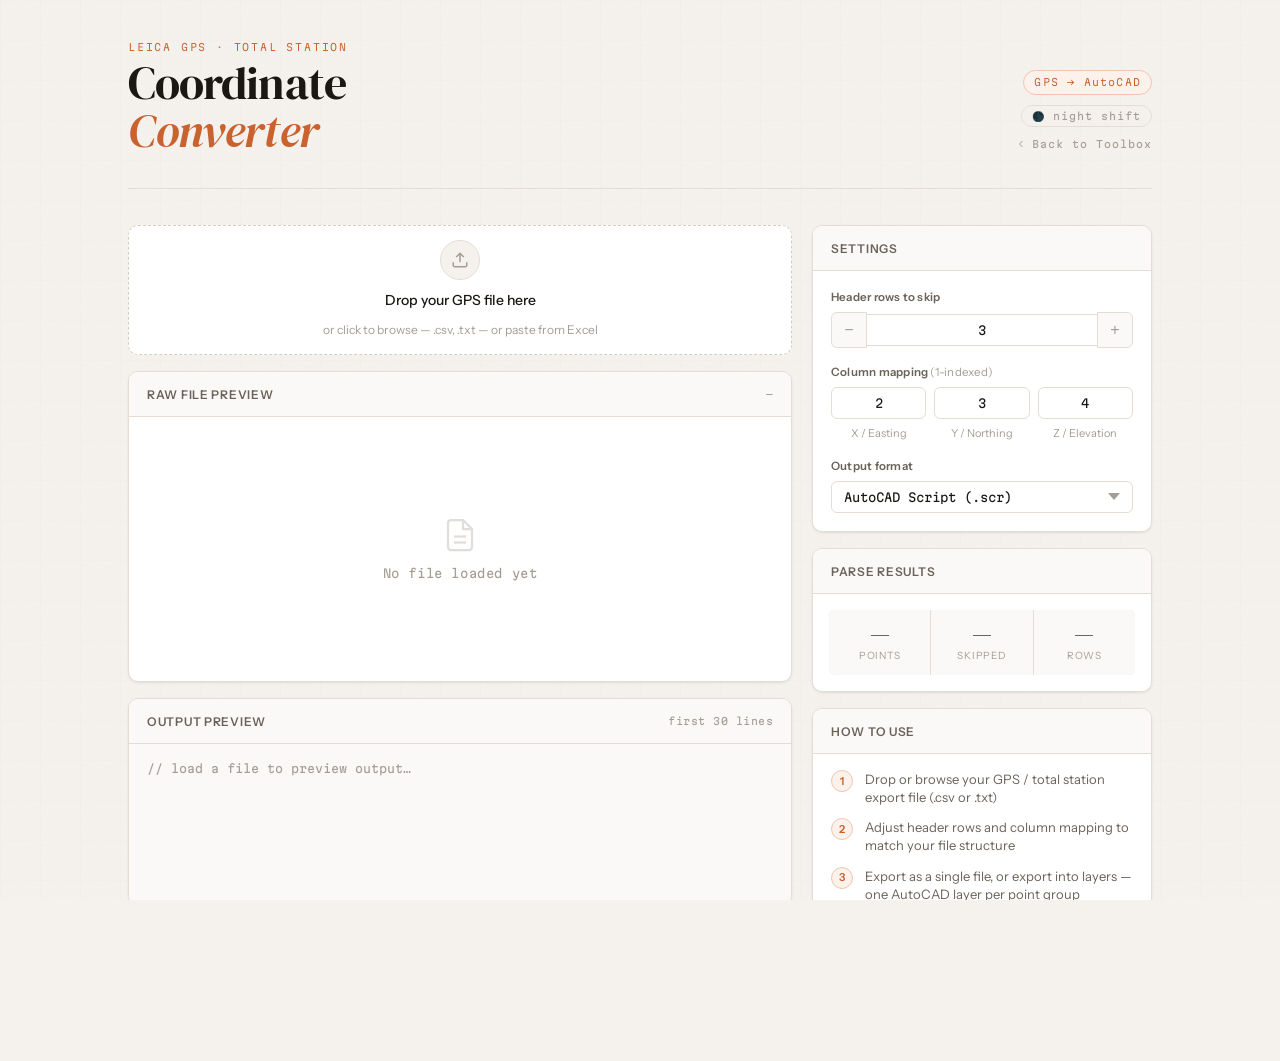
==== commit 5e3044ec: "Update converter.html" ====
--- a/converter.html
+++ b/converter.html
@@ -450,6 +450,46 @@
 .konami-sub { font-size:10px;color:#2e5c40;margin-top:20px;letter-spacing:0.08em; }
 
 @media (max-width:720px) { .grid { grid-template-columns:1fr; } .action-row { flex-direction:column; } }
+
+/* ── Paste warning banner ── */
+.paste-banner {
+  display:flex; align-items:flex-start; gap:12px;
+  background:#fffbf0; border:1px solid #e8c84a; border-radius:var(--radius-sm);
+  padding:12px 14px; margin-bottom:4px;
+  animation: slideUp 0.35s var(--ease-spring) both;
+}
+body.dark-mode .paste-banner { background:#1e1a08; border-color:#6b5a10; }
+.paste-banner-icon { font-size:15px; flex-shrink:0; margin-top:1px; }
+.paste-banner-body { display:flex; flex-direction:column; gap:3px; }
+.paste-banner-title { font-size:12.5px; font-weight:600; color:#7a5c00; }
+body.dark-mode .paste-banner-title { color:#d4a820; }
+.paste-banner-sub { font-family:'Martian Mono',monospace; font-size:10px; color:#a07a20; letter-spacing:0.04em; line-height:1.5; }
+body.dark-mode .paste-banner-sub { color:#8a7030; }
+.paste-banner-close { margin-left:auto; flex-shrink:0; background:none; border:none; cursor:pointer; color:#a07a20; font-size:16px; line-height:1; padding:0 2px; }
+
+/* ── Replace modal ── */
+.replace-overlay {
+  position:fixed; inset:0; z-index:8000; display:flex; align-items:center; justify-content:center;
+  background:rgba(26,23,20,0.6); backdrop-filter:blur(3px);
+  animation:fadeIn 0.2s ease both;
+}
+.replace-box {
+  background:var(--surface); border:1px solid var(--border); border-radius:16px;
+  padding:28px 32px; max-width:380px; width:90%;
+  box-shadow:var(--shadow); animation:scaleIn 0.3s var(--ease-spring) both;
+}
+.replace-title { font-family:'DM Serif Display',serif; font-size:22px; color:var(--text); margin-bottom:6px; }
+.replace-sub { font-size:13px; color:var(--text2); margin-bottom:20px; line-height:1.5; }
+.replace-btns { display:flex; gap:10px; }
+.replace-btns button {
+  flex:1; height:38px; border-radius:var(--radius-sm); font-family:'Instrument Sans',sans-serif;
+  font-size:13px; font-weight:600; cursor:pointer; border:1px solid var(--border);
+  transition: all 0.15s;
+}
+.replace-btn-yes { background:var(--accent); color:#fff; border-color:var(--accent) !important; }
+.replace-btn-yes:hover { background:#b55728; }
+.replace-btn-no  { background:var(--surface2); color:var(--text2); }
+.replace-btn-no:hover  { background:var(--surface); border-color:var(--border2); }
 </style>
 </head>
 <body>
@@ -487,7 +527,7 @@
           </svg>
         </div>
         <div class="drop-label" id="dropLabel">Drop your GPS file here</div>
-        <div class="drop-sub" id="dropSub">or click to browse — .csv, .txt, all files</div>
+        <div class="drop-sub" id="dropSub">or click to browse — .csv, .txt — or paste from Excel</div>
         <div class="drop-filename" id="dropFilename" style="display:none"></div>
       </div>
       <input type="file" id="fileInput" accept=".csv,.txt,*">
@@ -570,11 +610,11 @@
             </div>
           </div>
           <div class="field">
-            <div class="field-label">Column mapping <span style="font-weight:400;color:var(--text3)">(0-indexed)</span></div>
+            <div class="field-label">Column mapping <span style="font-weight:400;color:var(--text3)">(1-indexed)</span></div>
             <div class="field-row">
-              <input type="number" id="colX" value="1" min="0" placeholder="X">
-              <input type="number" id="colY" value="2" min="0" placeholder="Y">
-              <input type="number" id="colZ" value="3" min="0" placeholder="Z">
+              <input type="number" id="colX" value="2" min="1" placeholder="X">
+              <input type="number" id="colY" value="3" min="1" placeholder="Y">
+              <input type="number" id="colZ" value="4" min="1" placeholder="Z">
             </div>
             <div class="col-labels">
               <span>X / Easting</span><span>Y / Northing</span><span>Z / Elevation</span>
@@ -608,7 +648,7 @@
         <div style="padding:16px 18px;display:flex;flex-direction:column;gap:12px">
           <div class="how-step"><div class="step-num">1</div><div class="step-text">Drop or browse your GPS / total station export file (.csv or .txt)</div></div>
           <div class="how-step"><div class="step-num">2</div><div class="step-text">Adjust header rows and column mapping to match your file structure</div></div>
-          <div class="how-step"><div class="step-num">3</div><div class="step-text">Export as a single file, export by layers coming soon...</div></div>
+          <div class="how-step"><div class="step-num">3</div><div class="step-text">Export as a single file, or export into layers — one AutoCAD layer per point group</div></div>
           <div class="how-step"><div class="step-num">4</div><div class="step-text">In AutoCAD, run the .scr using the "<code>SCR</code>" command</div></div>
         </div>
       </div>
@@ -696,6 +736,137 @@
   e.preventDefault(); zone.classList.remove('dragover');
   if (e.dataTransfer.files[0]) loadFile(e.dataTransfer.files[0]);
 });
+
+// ── Paste from Excel ──
+document.addEventListener('paste', e => {
+  const tag = document.activeElement.tagName;
+  if (tag === 'INPUT' || tag === 'TEXTAREA') return;
+  const text = e.clipboardData.getData('text/plain');
+  if (!text || !text.trim()) return;
+  e.preventDefault();
+  if (rawText) {
+    showReplaceModal(text);
+  } else {
+    loadPastedData(text);
+  }
+});
+
+function showReplaceModal(pendingText) {
+  const overlay = document.createElement('div');
+  overlay.className = 'replace-overlay';
+  overlay.innerHTML = `
+    <div class="replace-box" onclick="event.stopPropagation()">
+      <div class="replace-title">Replace loaded data?</div>
+      <div class="replace-sub">You already have a file loaded. Do you want to replace it with the pasted data?</div>
+      <div class="replace-btns">
+        <button class="replace-btn-yes" id="replaceYes">Replace</button>
+        <button class="replace-btn-no"  id="replaceNo">Keep file</button>
+      </div>
+    </div>
+  `;
+  overlay.addEventListener('click', () => overlay.remove());
+  document.body.appendChild(overlay);
+  document.getElementById('replaceYes').onclick = () => { overlay.remove(); loadPastedData(pendingText); };
+  document.getElementById('replaceNo').onclick  = () => overlay.remove();
+}
+
+function detectHeaders(firstRow) {
+  // Returns { colX, colY, colZ } as 1-indexed, or null if not detected
+  const xKeys = ['easting','east','e','x','grid_e','x(m)','e(m)'];
+  const yKeys = ['northing','north','n','y','grid_n','y(m)','n(m)'];
+  const zKeys = ['height','elevation','elev','h','z','rl','level','z(m)','h(m)'];
+  const headers = firstRow.map(h => h.toLowerCase().trim());
+  const xi = headers.findIndex(h => xKeys.includes(h));
+  const yi = headers.findIndex(h => yKeys.includes(h));
+  const zi = headers.findIndex(h => zKeys.includes(h));
+  if (xi === -1 || yi === -1 || zi === -1) return null;
+  return { colX: xi + 1, colY: yi + 1, colZ: zi + 1 };
+}
+
+function loadPastedData(text) {
+  // Excel pastes as tab-separated
+  const isTabSep = text.includes('\t');
+  const lines = text.trim().split('\n').filter(l => l.trim());
+  if (!lines.length) return;
+
+  // Convert tabs to commas so existing CSV parser works
+  const converted = isTabSep
+    ? lines.map(l => l.split('\t').map(c => c.trim()).join(',')).join('\n')
+    : text.trim();
+
+  // Try to detect headers from first row
+  const firstRow = isTabSep
+    ? lines[0].split('\t').map(c => c.trim())
+    : lines[0].split(',').map(c => c.trim());
+
+  const firstRowIsNumeric = firstRow.slice(1, 4).every(v => !isNaN(parseFloat(v)));
+  let detected = null;
+  let bannerMsg = '';
+
+  if (!firstRowIsNumeric) {
+    // First row looks like headers — try to match
+    detected = detectHeaders(firstRow);
+    if (detected) {
+      document.getElementById('headerRows').value = 1;
+      document.getElementById('colX').value = detected.colX;
+      document.getElementById('colY').value = detected.colY;
+      document.getElementById('colZ').value = detected.colZ;
+      bannerMsg = `Headers detected — X=col ${detected.colX}, Y=col ${detected.colY}, Z=col ${detected.colZ}. Please verify before exporting.`;
+    } else {
+      document.getElementById('headerRows').value = 1;
+      document.getElementById('colX').value = 1;
+      document.getElementById('colY').value = 2;
+      document.getElementById('colZ').value = 3;
+      bannerMsg = `Headers found but column names weren't recognised. Defaulted to columns 1, 2, 3 with 1 header row skipped. Please check the mapping before exporting.`;
+    }
+  } else {
+    document.getElementById('headerRows').value = 0;
+    document.getElementById('colX').value = 2;
+    document.getElementById('colY').value = 3;
+    document.getElementById('colZ').value = 4;
+    bannerMsg = `No headers detected — defaulted to columns 2, 3, 4. Please verify the column mapping matches your data before exporting.`;
+  }
+
+  fileName = 'pasted-data.csv';
+  rawText = converted;
+
+  // Fake a file object for renderDropLoaded
+  renderDropLoadedPaste(lines.length);
+  renderPreview(rawText);
+  parseAndStats();
+  showPasteBanner(bannerMsg);
+}
+
+function renderDropLoadedPaste(lineCount) {
+  zone.classList.add('has-file');
+  document.getElementById('dropIconSvg').innerHTML = `
+    <circle cx="12" cy="12" r="9" stroke="currentColor" stroke-width="1.5" fill="none"/>
+    <polyline class="check-path" points="8 12 11 15 16 9" stroke="currentColor" stroke-width="2" fill="none" stroke-linecap="round" stroke-linejoin="round"/>
+  `;
+  const fn = document.getElementById('dropFilename');
+  fn.textContent = `Pasted data — ${lineCount} rows`;
+  fn.style.display = 'block';
+  document.getElementById('dropLabel').textContent = 'Pasted from clipboard — click to replace';
+  document.getElementById('dropSub').style.display = 'none';
+}
+
+function showPasteBanner(msg) {
+  document.getElementById('pasteBanner')?.remove();
+  const banner = document.createElement('div');
+  banner.id = 'pasteBanner';
+  banner.className = 'paste-banner';
+  banner.innerHTML = `
+    <div class="paste-banner-icon">⚠</div>
+    <div class="paste-banner-body">
+      <div class="paste-banner-title">Check your column mapping</div>
+      <div class="paste-banner-sub">${msg}</div>
+    </div>
+    <button class="paste-banner-close" onclick="document.getElementById('pasteBanner').remove()">×</button>
+  `;
+  // Insert it above the action buttons
+  const actionsDiv = document.querySelector('.action-row').parentElement;
+  actionsDiv.insertBefore(banner, actionsDiv.firstChild);
+}
 
 function loadFile(file) {
   fileName = file.name;
@@ -769,9 +940,9 @@
 
 function parseAndStats() {
   const skip = parseInt(document.getElementById('headerRows').value) || 0;
-  const cx   = parseInt(document.getElementById('colX').value);
-  const cy   = parseInt(document.getElementById('colY').value);
-  const cz   = parseInt(document.getElementById('colZ').value);
+  const cx   = (parseInt(document.getElementById('colX').value) || 1) - 1;
+  const cy   = (parseInt(document.getElementById('colY').value) || 1) - 1;
+  const cz   = (parseInt(document.getElementById('colZ').value) || 1) - 1;
   const lines = rawText.split('\n');
   const dataLines = lines.slice(skip);
   parsedRows = [];
@@ -793,7 +964,7 @@
   renderOutputPreview();
   const ok = pts > 0;
   document.getElementById('btnSingle').disabled = !ok;
-  // btnMulti permanently disabled
+  document.getElementById('btnMulti').disabled  = !ok;
   setStatus(ok
     ? `✓ ${pts} valid point${pts !== 1 ? 's' : ''} ready to export`
     : '⚠ No valid points found — check column mapping',
@@ -861,20 +1032,21 @@
   const delay = i => `animation-delay:${i * 16}ms`;
 
   if (isMultiGroup) {
+    keys.slice(0, 4).forEach((key) => {
+      html += `<span class="out-line out-cmd" style="${delay(lineIdx++)}">LAYER N ${key}</span>`;
+    });
+    if (keys.length > 4) html += `<span class="out-line out-dim" style="${delay(lineIdx++)}">… ${keys.length - 4} more layers</span>`;
+    html += `<span class="out-line out-dim" style="${delay(lineIdx++)}"> </span>`;
     keys.slice(0, 4).forEach((key, gi) => {
       const color = ACI[gi % ACI.length];
-      html += `<span class="out-line out-dim" style="${delay(lineIdx++)}">; Group: ${key} — ${color.name} (ACI ${color.num})</span>`;
-      html += `<span class="out-line out-cmd" style="${delay(lineIdx++)}">CECOLOR</span>`;
-      html += `<span class="out-line" style="color:${color.hex};font-weight:600;${delay(lineIdx++)}">${color.num}</span>`;
-      html += `<span class="out-line out-dim" style="${delay(lineIdx++)}"> </span>`;
-      html += `<span class="out-line out-cmd" style="${delay(lineIdx++)}">_MULTIPLE _POINT</span>`;
-      groups[key].slice(0, 4).forEach(r => {
-        html += `<span class="out-line out-coord" style="${delay(lineIdx++)}">${r.x},${r.y},${r.z}</span>`;
+      html += `<span class="out-line out-cmd" style="${delay(lineIdx++)}">CLAYER ${key}</span>`;
+      html += `<span class="out-line" style="color:${color.hex};font-weight:600;${delay(lineIdx++)}">CECOLOR ${color.num}</span>`;
+      groups[key].slice(0, 3).forEach(r => {
+        html += `<span class="out-line out-coord" style="${delay(lineIdx++)}">${'_POINT'} ${r.x},${r.y},${r.z}</span>`;
       });
-      if (groups[key].length > 4) html += `<span class="out-line out-dim" style="${delay(lineIdx++)}">  … ${groups[key].length - 4} more in ${key}</span>`;
-      html += `<span class="out-line out-dim" style="${delay(lineIdx++)}"> </span>`;
+      if (groups[key].length > 3) html += `<span class="out-line out-dim" style="${delay(lineIdx++)}">  … ${groups[key].length - 3} more in ${key}</span>`;
     });
-    if (keys.length > 4) html += `<span class="out-line out-dim" style="${delay(lineIdx)}">… ${keys.length - 4} more groups</span>`;
+    html += `<span class="out-line out-cmd" style="${delay(lineIdx++)}">ZOOM E</span>`;
   } else if (fmt === 'scr') {
     html += `<span class="out-line out-cmd" style="${delay(lineIdx++)}">_MULTIPLE _POINT</span>`;
     parsedRows.slice(0, 30).forEach(r => {
@@ -1017,22 +1189,25 @@
 }
 
 function buildSingleContent(rows, fmt) {
-  if (fmt === 'scr') return '_MULTIPLE _POINT\n' + rows.map(r => `${r.x},${r.y},${r.z}`).join('\n') + '\n';
+  if (fmt === 'scr') return '_MULTIPLE _POINT\n' + rows.map(r => `${r.x},${r.y},${r.z}`).join('\n') + '\nZOOM E\n';
   return 'name,x,y,z\n' + rows.map(r => `${r.name},${r.x},${r.y},${r.z}`).join('\n');
 }
 
 function buildColorScript(groups) {
   const keys = Object.keys(groups);
   let script = '';
+  // Create all layers first; then CLAYER switches current layer per group
+  // (multi-group format inferred from single-layer test.scr — verify in AutoCAD)
+  keys.forEach(key => {
+    script += `LAYER N ${key}\n\n`;
+  });
   keys.forEach((key, idx) => {
     const color = ACI[idx % ACI.length];
-    script += `; Group: ${key} — ${color.name} (ACI ${color.num})\n`;
-    script += `CECOLOR\n${color.num}\n\n`;
-    script += `_MULTIPLE _POINT\n`;
-    groups[key].forEach(r => { script += `${r.x},${r.y},${r.z}\n`; });
-    script += `\n`;
+    script += `CLAYER ${key}\n`;
+    script += `CECOLOR ${color.num}\n`;
+    groups[key].forEach(r => { script += `_POINT ${r.x},${r.y},${r.z}\n`; });
   });
-  script += `CECOLOR\nBYLAYER\n`;
+  script += `ZOOM E\n`;
   return script;
 }
 function download(content, filename) {
@@ -1046,8 +1221,9 @@
   zone.classList.remove('has-file');
   document.getElementById('dropFilename').style.display = 'none';
   document.getElementById('dropLabel').textContent = 'Drop your GPS file here';
-  document.getElementById('dropSub').textContent   = 'or click to browse — .csv, .txt, all files';
+  document.getElementById('dropSub').textContent   = 'or click to browse — .csv, .txt — or paste from Excel';
   document.getElementById('dropSub').style.display = '';
+  document.getElementById('pasteBanner')?.remove();
   // Restore upload icon
   document.getElementById('dropIconSvg').innerHTML = `
     <path d="M21 15v4a2 2 0 01-2 2H5a2 2 0 01-2-2v-4"/>
@@ -1274,4 +1450,3 @@
 </script>
 </body>
 </html>
-
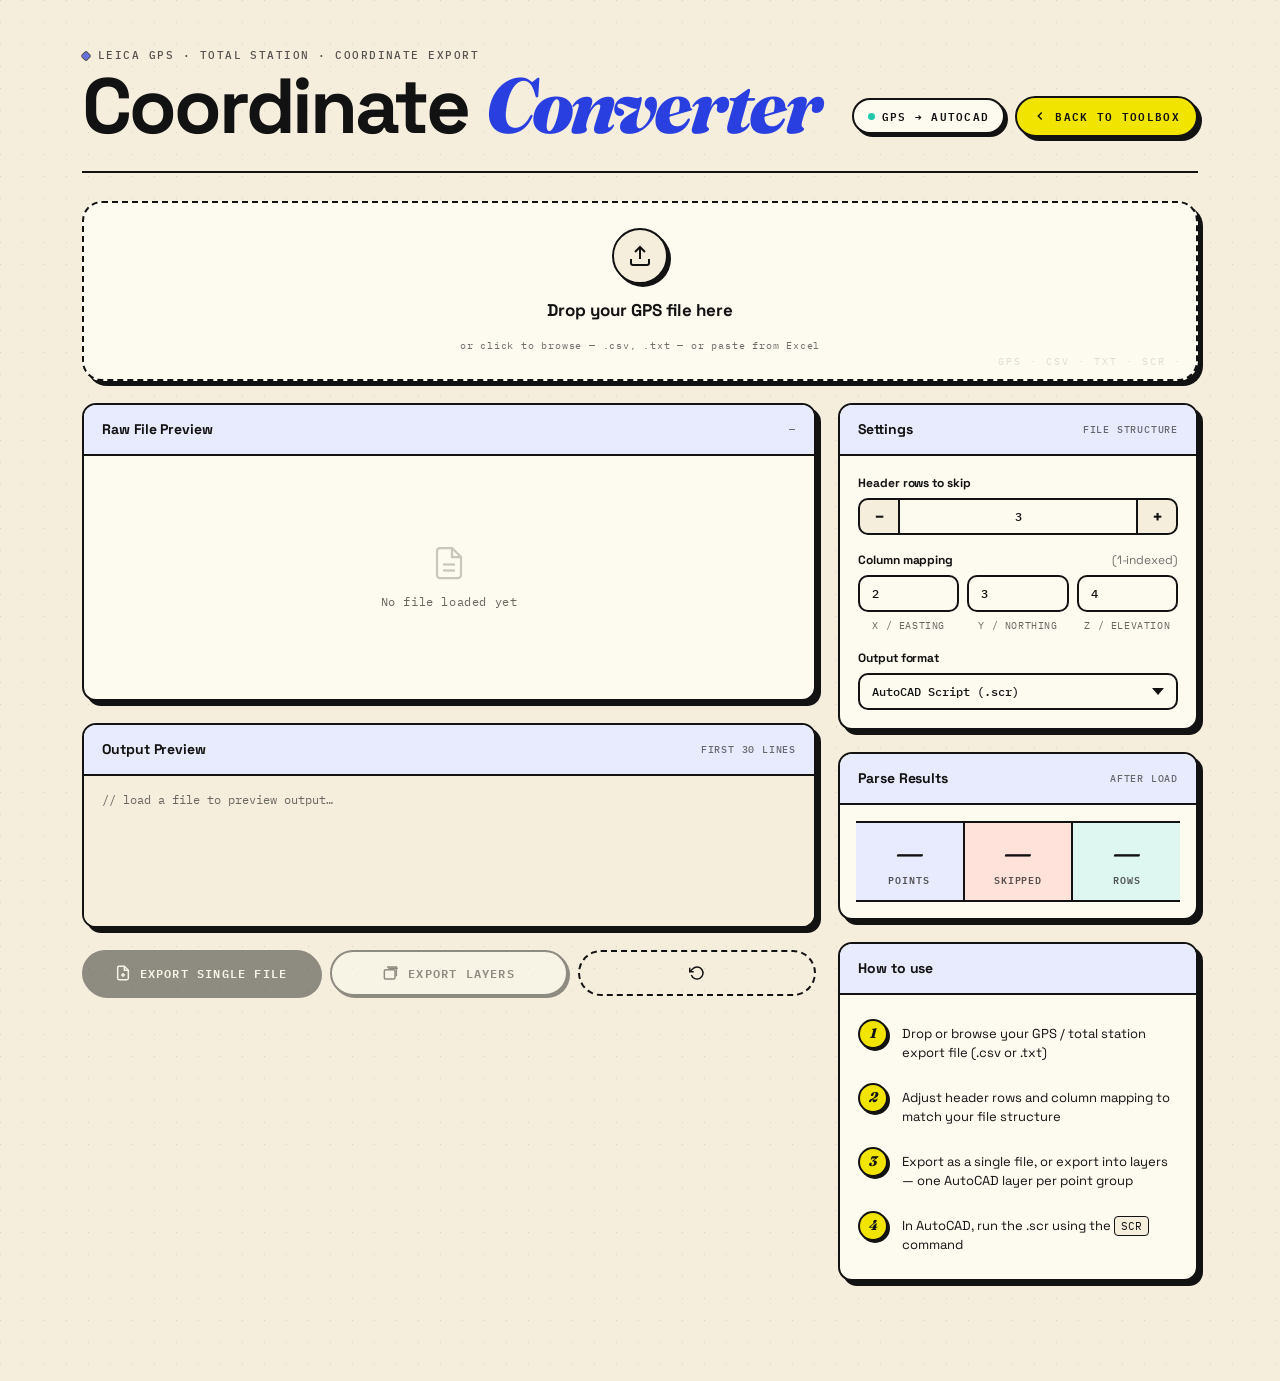
==== commit dd4938be: "Add files via upload" ====
--- a/converter.html
+++ b/converter.html
@@ -1,536 +1,106 @@
-<!DOCTYPE html>
+<!doctype html>
 <html lang="en">
 <head>
 <meta charset="UTF-8">
 <meta name="viewport" content="width=device-width, initial-scale=1.0">
-<title>GPS to AutoCAD Converter</title>
-<link rel="icon" type="image/x-icon" href="/favicon.ico">
-<link href="https://fonts.googleapis.com/css2?family=DM+Serif+Display:ital@0;1&family=Instrument+Sans:wght@400;500;600&family=Martian+Mono:wght@300;400&display=swap" rel="stylesheet">
+<title>GPS → AutoCAD Converter — Site Engineers Toolbox</title>
+<link rel="icon" type="image/x-icon" href="../favicon.ico">
+<link rel="preconnect" href="https://fonts.googleapis.com">
+<link rel="preconnect" href="https://fonts.gstatic.com" crossorigin>
+<link href="https://fonts.googleapis.com/css2?family=Space+Grotesk:wght@400;500;600;700&family=IBM+Plex+Mono:wght@400;500;600&family=Fraunces:ital,wght@0,600;0,800;1,600;1,800&display=swap" rel="stylesheet">
+<link rel="stylesheet" href="styles.css">
 <style>
-*, *::before, *::after { box-sizing: border-box; margin: 0; padding: 0; }
-
-:root {
-  --bg:#f5f2ee; --surface:#ffffff; --surface2:#faf9f7;
-  --border:#e4ddd5; --border2:#d4cdc4;
-  --text:#1a1714; --text2:#6b6259; --text3:#a59d94;
-  --accent:#c9622f; --accent-bg:#fdf1eb; --accent-border:#f0c5ae;
-  --green:#2e7d55; --green-bg:#edf7f2; --red:#c0392b;
-  --shadow-sm:0 1px 3px rgba(0,0,0,0.06),0 1px 2px rgba(0,0,0,0.04);
-  --shadow:0 4px 16px rgba(0,0,0,0.07),0 1px 4px rgba(0,0,0,0.05);
-  --radius:10px; --radius-sm:6px;
-  --ease-spring: cubic-bezier(0.34,1.56,0.64,1);
-  --ease-out: cubic-bezier(0.16,1,0.3,1);
-}
-
-body.dark-mode {
-  --bg:#111009; --surface:#1a1714; --surface2:#1f1c18;
-  --border:#2e2925; --border2:#3a3530;
-  --text:#e8e4df; --text2:#a59d94; --text3:#6b6259;
-  --accent:#e07840; --accent-bg:#2a1a10; --accent-border:#5a3020;
-  --green:#3a9966; --green-bg:#0d2018; --red:#e05040;
-  --shadow-sm:0 1px 3px rgba(0,0,0,0.3),0 1px 2px rgba(0,0,0,0.2);
-  --shadow:0 4px 16px rgba(0,0,0,0.4),0 1px 4px rgba(0,0,0,0.3);
-}
-
-/* Dark mode scrim */
-.dark-scrim {
-  position:fixed; inset:0; z-index:0;
-  background:rgba(6,5,3,0.0); backdrop-filter:blur(0px); -webkit-backdrop-filter:blur(0px);
-  pointer-events:none;
-  transition: background 0.5s ease, backdrop-filter 0.5s ease, -webkit-backdrop-filter 0.5s ease;
-}
-body.dark-mode .dark-scrim {
-  background:rgba(6,5,3,0.55); backdrop-filter:blur(3px); -webkit-backdrop-filter:blur(3px);
-}
-
-html,body { height:100%; background:var(--bg); color:var(--text); font-family:'Instrument Sans',sans-serif; font-size:14px; line-height:1.5; -webkit-font-smoothing:antialiased; overflow-x:hidden; transition:background 0.5s, color 0.5s; }
-
-/* Paper grain */
-body::before { content:''; position:fixed; inset:0; opacity:0.025; background-image:url("data:image/svg+xml,%3Csvg viewBox='0 0 256 256' xmlns='http://www.w3.org/2000/svg'%3E%3Cfilter id='n'%3E%3CfeTurbulence type='fractalNoise' baseFrequency='0.9' numOctaves='4' stitchTiles='stitch'/%3E%3C/filter%3E%3Crect width='100%25' height='100%25' filter='url(%23n)'/%3E%3C/svg%3E"); background-size:200px; pointer-events:none; z-index:0; }
-
-/* Grid overlay */
-body::after { content:''; position:fixed; inset:0; background-image:linear-gradient(rgba(201,98,47,0.03) 1px, transparent 1px),linear-gradient(90deg, rgba(201,98,47,0.03) 1px, transparent 1px); background-size:40px 40px; pointer-events:none; z-index:0; opacity:0.6; }
-
-body.dark-mode input:focus, body.dark-mode select:focus { background:var(--surface2); }
-
-/* ── Page load animations ── */
-@keyframes slideDown  { from { opacity:0; transform:translateY(-22px); } to { opacity:1; transform:none; } }
-@keyframes slideUp    { from { opacity:0; transform:translateY(22px);  } to { opacity:1; transform:none; } }
-@keyframes slideLeft  { from { opacity:0; transform:translateX(22px);  } to { opacity:1; transform:none; } }
-@keyframes fadeIn     { from { opacity:0; } to { opacity:1; } }
-@keyframes scaleIn    { from { opacity:0; transform:scale(0.94); } to { opacity:1; transform:scale(1); } }
-@keyframes shimmer    { 0%   { background-position:-400px 0; } 100% { background-position:400px 0; } }
-@keyframes pulse-ring { 0%   { transform:scale(0.9); opacity:0.8; } 100% { transform:scale(1.6); opacity:0; } }
-@keyframes spin       { to   { transform:rotate(360deg); } }
-@keyframes bounce-in  { 0%   { transform:scale(0); opacity:0; } 60%  { transform:scale(1.15); opacity:1; } 80%  { transform:scale(0.95); } 100% { transform:scale(1); } }
-@keyframes line-in    { from { opacity:0; transform:translateX(-8px); } to { opacity:1; transform:none; } }
-@keyframes count-pop  { 0%   { transform:scale(1); } 40%  { transform:scale(1.18); } 100% { transform:scale(1); } }
-@keyframes status-in  { from { opacity:0; transform:translateY(6px); } to { opacity:1; transform:none; } }
-@keyframes drop-pulse { 0%,100% { box-shadow:0 0 0 0 rgba(201,98,47,0); } 50% { box-shadow:0 0 0 6px rgba(201,98,47,0.08); } }
-@keyframes success-pulse { 0%   { box-shadow:0 0 0 0 rgba(46,125,85,0.4); } 70%  { box-shadow:0 0 0 14px rgba(46,125,85,0); } 100% { box-shadow:0 0 0 0 rgba(46,125,85,0); } }
-@keyframes check-draw { from { stroke-dashoffset:30; } to { stroke-dashoffset:0; } }
-@keyframes float { 0%,100% { transform:translateY(0px); } 50% { transform:translateY(-4px); } }
-@keyframes border-glow { 0%,100% { border-color:#b8ddc9; } 50% { border-color:#6cc49a; } }
-
-.app { position:relative; z-index:1; min-height:100vh; max-width:1080px; margin:0 auto; padding:0 28px 60px; }
-
-/* ── Header ── */
-header {
-  padding:40px 0 32px; display:flex; align-items:flex-end; justify-content:space-between;
-  border-bottom:1px solid var(--border); margin-bottom:36px;
-  animation: slideDown 0.6s var(--ease-out) both;
-}
-.header-left { display:flex; flex-direction:column; gap:4px; }
-.header-eyebrow {
-  font-family:'Martian Mono',monospace; font-size:10px; font-weight:300;
-  letter-spacing:0.18em; text-transform:uppercase; color:var(--accent);
-  animation: fadeIn 0.8s ease both 0.3s;
-}
-h1 {
-  font-family:'DM Serif Display',serif; font-size:46px; font-weight:400;
-  letter-spacing:-0.02em; color:var(--text); line-height:1.05;
-  animation: slideDown 0.7s var(--ease-out) both 0.1s;
-}
-h1 em { font-style:italic; color:var(--accent); }
-.header-right { display:flex; flex-direction:column; align-items:flex-end; gap:10px; padding-bottom:4px; }
-.back-link { font-family:'Martian Mono',monospace; font-size:10px; color:var(--text3); letter-spacing:0.1em; text-decoration:none; display:flex; align-items:center; gap:5px; transition:color 0.2s,gap 0.2s var(--ease-spring); }
-.back-link:hover { color:var(--accent); gap:8px; }
-.back-link svg { width:12px; height:12px; }
-.dark-toggle { font-family:'Martian Mono',monospace; font-size:10px; color:var(--text3); background:none; border:1px solid var(--border); border-radius:100px; padding:4px 10px; cursor:pointer; letter-spacing:0.1em; transition:all 0.2s; display:flex; align-items:center; gap:5px; }
-.dark-toggle:hover { color:var(--accent); border-color:var(--accent-border); background:var(--accent-bg); }
-.badge {
-  font-family:'Martian Mono',monospace; font-size:10px; font-weight:300;
-  letter-spacing:0.12em; padding:4px 10px; border-radius:100px;
-  background:var(--accent-bg); color:var(--accent); border:1px solid var(--accent-border);
-  transition: transform 0.2s var(--ease-spring), box-shadow 0.2s;
-}
-.badge:nth-child(1) { animation: slideLeft 0.5s var(--ease-out) both 0.4s; }
-.badge:nth-child(2) { animation: slideLeft 0.5s var(--ease-out) both 0.5s; }
-.badge:hover { transform:translateY(-2px); box-shadow:var(--shadow); }
-
-/* ── Grid ── */
-.grid { display:grid; grid-template-columns:1fr 340px; gap:20px; }
-.col-left  { display:flex; flex-direction:column; gap:16px; }
-.col-right { display:flex; flex-direction:column; gap:16px; }
-
-/* Staggered col animations */
-.col-left  > * { animation: slideUp 0.55s var(--ease-out) both; }
-.col-left  > *:nth-child(1) { animation-delay:0s; }
-.col-left  > *:nth-child(2) { animation-delay:0.12s; }
-.col-left  > *:nth-child(3) { animation-delay:0.22s; }
-.col-left  > *:nth-child(4) { animation-delay:0.32s; }
-.col-right > * { animation: slideLeft 0.55s var(--ease-out) both; }
-.col-right > *:nth-child(1) { animation-delay:0.1s; }
-.col-right > *:nth-child(2) { animation-delay:0.2s; }
-.col-right > *:nth-child(3) { animation-delay:0.3s; }
-
-/* ── Cards ── */
-.card {
-  background:var(--surface); border:1px solid var(--border);
-  border-radius:var(--radius); box-shadow:var(--shadow-sm); overflow:hidden;
-  transition: box-shadow 0.25s, transform 0.25s;
-}
-.card:hover { box-shadow:var(--shadow); }
-
-.card-header {
-  padding:14px 18px 12px; border-bottom:1px solid var(--border);
-  display:flex; align-items:center; justify-content:space-between; background:var(--surface2);
-}
-.card-title { font-size:12px; font-weight:600; letter-spacing:0.06em; text-transform:uppercase; color:var(--text2); }
-.card-meta {
-  font-family:'Martian Mono',monospace; font-size:10px; color:var(--text3); letter-spacing:0.05em;
-  transition: color 0.3s;
-}
-.card-meta.updated { color:var(--accent); animation: count-pop 0.3s var(--ease-spring); }
-
-/* ── Drop zone ── */
-.drop-zone {
-  border:1.5px dashed var(--border2); border-radius:var(--radius); background:var(--surface);
-  min-height:130px; display:flex; flex-direction:column; align-items:center; justify-content:center;
-  gap:10px; cursor:pointer;
-  transition: border-color 0.2s ease, background 0.2s ease, box-shadow 0.2s ease;
-  position:relative; overflow:hidden; transform:none !important;
-}
-/* Idle breathing animation */
-.drop-zone:not(.has-file):not(:hover) { animation: drop-pulse 3s ease-in-out infinite; }
-
-.drop-zone::after {
-  content:''; position:absolute; inset:0;
-  background:linear-gradient(105deg, transparent 40%, rgba(255,255,255,0.5) 50%, transparent 60%);
-  background-size:400px 100%; background-repeat:no-repeat; background-position:-400px 0;
-  transition: opacity 0.2s; opacity:0; pointer-events:none;
-}
-.drop-zone:hover::after { animation: shimmer 0.9s ease forwards; opacity:1; }
-
-.drop-zone:hover, .drop-zone.dragover {
-  border-color:var(--accent); border-style:solid; background:var(--accent-bg);
-  box-shadow:0 0 0 4px rgba(201,98,47,0.07), var(--shadow-sm);
-}
-.drop-zone.dragover { box-shadow:0 0 0 6px rgba(201,98,47,0.12), var(--shadow); }
-
-.drop-zone.has-file {
-  border-style:solid; border-color:#b8ddc9; background:var(--green-bg);
-  animation: border-glow 2.5s ease-in-out 3, success-pulse 0.6s ease both;
-  transform:none !important;
-}
-
-.drop-icon {
-  width:40px; height:40px; border-radius:50%;
-  background:var(--bg); border:1px solid var(--border);
-  display:flex; align-items:center; justify-content:center;
-  color:var(--text3); transition: all 0.3s var(--ease-spring);
-  position:relative;
-}
-.drop-icon::before {
-  content:''; position:absolute; inset:-4px; border-radius:50%;
-  border:1.5px solid transparent; transition: all 0.3s;
-}
-.drop-zone:hover .drop-icon {
-  background:var(--accent-bg); border-color:var(--accent-border); color:var(--accent);
-  transform:scale(1.08);
-}
-.drop-zone:hover .drop-icon::before { border-color:rgba(201,98,47,0.2); }
-.drop-zone.has-file .drop-icon {
-  background:var(--green-bg); border-color:#b8ddc9; color:var(--green);
-  animation: bounce-in 0.5s var(--ease-spring) both;
-}
-/* Floating animation for icon when file loaded */
-.drop-zone.has-file .drop-icon { animation: bounce-in 0.5s var(--ease-spring) both, float 3s ease-in-out 0.6s infinite; }
-
-.drop-label { font-size:14px; font-weight:500; color:var(--text); transition: color 0.2s; }
-.drop-sub   { font-size:12px; color:var(--text3); transition: all 0.2s; }
-.drop-filename {
-  font-family:'Martian Mono',monospace; font-size:11px; color:var(--green);
-  background:#d4f0e2; padding:4px 12px; border-radius:100px;
-  max-width:500px; overflow:hidden; text-overflow:ellipsis; white-space:nowrap;
-  animation: scaleIn 0.4s var(--ease-spring) both;
-}
-#fileInput { display:none; }
-
-/* ── Preview ── */
-.preview-scroll {
-  height:260px; overflow-y:auto; padding:14px 18px;
-  font-family:'Martian Mono',monospace; font-size:11.5px; line-height:1.75;
-  color:var(--text2); white-space:pre-wrap; word-break:break-all;
-}
-.preview-scroll::-webkit-scrollbar { width:5px; }
-.preview-scroll::-webkit-scrollbar-thumb { background:var(--border2); border-radius:10px; transition: background 0.2s; }
-.preview-scroll::-webkit-scrollbar-thumb:hover { background:var(--border2); }
-
-.preview-empty {
-  display:flex; flex-direction:column;
-  align-items:center; justify-content:center; gap:10px;
-  color:var(--text3); font-size:12px; letter-spacing:0.05em;
-}
-.preview-empty svg { opacity:0.35; animation: float 4s ease-in-out infinite; }
-
-/* When preview is empty, hide scrollbar and centre content */
-.preview-scroll.is-empty {
-  overflow-y:hidden; padding:0;
-  display:flex; align-items:center; justify-content:center;
-}
-
-/* Preview lines animate in */
-.preview-line { animation: line-in 0.15s ease both; }
-
-/* ── Output ── */
-.output-scroll {
-  height:160px; overflow-y:auto; padding:14px 18px;
-  font-family:'Martian Mono',monospace; font-size:11.5px; line-height:1.75;
-  color:var(--text2); white-space:pre-wrap; background:var(--surface2);
-  display:flex; flex-direction:column; align-items:flex-start; text-align:left;
-}
-.output-scroll::-webkit-scrollbar { width:5px; }
-.output-scroll::-webkit-scrollbar-thumb { background:var(--border2); border-radius:10px; }
-.out-cmd   { color:var(--accent); }
-.out-coord { color:var(--green); }
-.out-dim   { color:var(--text3); }
-.out-line  { display:block; animation: line-in 0.12s ease both; }
-
-/* ── Settings ── */
-.settings-body { padding:18px; display:flex; flex-direction:column; gap:16px; }
-.field { display:flex; flex-direction:column; gap:6px; }
-.field-label { font-size:11.5px; font-weight:600; color:var(--text2); letter-spacing:0.02em; }
-.field-row { display:flex; gap:8px; }
-
-input[type="number"], select {
-  width:100%; padding:8px 12px; background:var(--surface);
-  border:1px solid var(--border); border-radius:var(--radius-sm);
-  color:var(--text); font-family:'Martian Mono',monospace; font-size:12px;
-  outline:none; transition: border-color 0.18s, box-shadow 0.18s, background 0.18s;
-  -moz-appearance:textfield;
-}
-input[type="number"]::-webkit-inner-spin-button { display:none; }
-input[type="number"]:focus, select:focus {
-  border-color:var(--accent);
-  box-shadow:0 0 0 3px rgba(201,98,47,0.1);
-  background:#fffcfa;
-}
-input[type="number"] { text-align:center; }
-select { cursor:pointer; appearance:none; background-image:url("data:image/svg+xml,%3Csvg xmlns='http://www.w3.org/2000/svg' width='12' height='7'%3E%3Cpath fill='%23a59d94' d='M0 0l6 7 6-7z'/%3E%3C/svg%3E"); background-repeat:no-repeat; background-position:right 12px center; text-align:left; }
-select option { background:#fff; }
-
-.spinbox { display:flex; align-items:center; }
-.spinbox input { border-radius:0; border-left:none; border-right:none; }
-.spin-btn {
-  width:36px; height:36px; flex-shrink:0; background:var(--surface2);
-  border:1px solid var(--border); color:var(--text3); cursor:pointer; font-size:16px;
-  display:flex; align-items:center; justify-content:center; transition: all 0.15s; user-select:none;
-}
-.spin-btn:first-child { border-radius:var(--radius-sm) 0 0 var(--radius-sm); }
-.spin-btn:last-child  { border-radius:0 var(--radius-sm) var(--radius-sm) 0; }
-.spin-btn:hover { background:var(--accent-bg); color:var(--accent); border-color:var(--accent-border); transform:scale(1.05); }
-.spin-btn:active { transform:scale(0.95); }
-
-.col-labels { display:flex; gap:8px; font-size:11px; color:var(--text3); text-align:center; }
-.col-labels span { flex:1; }
-
-/* ── Stats ── */
-.stats-grid { display:grid; grid-template-columns:repeat(3,1fr); gap:1px; background:var(--border); border-radius:var(--radius-sm); overflow:hidden; }
-.stat { background:var(--surface2); padding:12px 10px; text-align:center; display:flex; flex-direction:column; gap:2px; transition: background 0.3s; }
-.stat-val {
-  font-family:'DM Serif Display',serif; font-size:24px; color:var(--text); line-height:1;
-  transition: color 0.4s, transform 0.3s;
-  display:inline-block;
-}
-.stat-val.has-data { color:var(--accent); }
-.stat-val.pop { animation: count-pop 0.35s var(--ease-spring); }
-.stat-lbl { font-size:10px; color:var(--text3); letter-spacing:0.08em; text-transform:uppercase; }
-
-/* ── Buttons ── */
-.btn {
-  height:42px; border:none; border-radius:var(--radius-sm); cursor:pointer;
-  font-family:'Instrument Sans',sans-serif; font-size:13px; font-weight:600; letter-spacing:0.01em;
-  display:flex; align-items:center; justify-content:center; gap:8px;
-  transition: all 0.2s var(--ease-out); position:relative; overflow:hidden;
-}
-.btn:disabled { opacity:0.4; cursor:not-allowed; transform:none !important; filter:grayscale(0.3); }
-.btn svg { width:16px; height:16px; flex-shrink:0; transition: transform 0.2s var(--ease-spring); }
-.btn:hover:not(:disabled) svg { transform: scale(1.15); }
-.btn:active:not(:disabled) { transform:scale(0.97) !important; }
-
-/* Ripple */
-.ripple {
-  position:absolute; border-radius:50%; transform:scale(0); background:rgba(255,255,255,0.35);
-  animation: ripple-anim 0.55s var(--ease-out) forwards; pointer-events:none;
-}
-@keyframes ripple-anim { to { transform:scale(4); opacity:0; } }
-
-.btn-primary {
-  background:var(--accent); color:#fff;
-  box-shadow:0 2px 8px rgba(201,98,47,0.28), 0 1px 2px rgba(201,98,47,0.2);
-}
-.btn-primary:hover:not(:disabled) {
-  background:#b55728;
-  box-shadow:0 5px 18px rgba(201,98,47,0.4), 0 2px 4px rgba(201,98,47,0.2);
-  transform:translateY(-2px);
-}
-
-.btn-secondary {
-  background:var(--surface); color:var(--text);
-  border:1px solid var(--border); box-shadow:var(--shadow-sm);
-}
-.btn-secondary:hover:not(:disabled) {
-  background:var(--surface2); border-color:var(--border2);
-  transform:translateY(-2px); box-shadow:var(--shadow);
-}
-
-.btn-ghost { background:transparent; color:var(--text3); border:1px solid var(--border); }
-.btn-ghost:hover:not(:disabled) { background:var(--surface); color:var(--text2); }
-.btn-ghost:hover:not(:disabled) svg { transform: rotate(180deg) scale(1.1); }
-
-.action-row { display:flex; gap:10px; }
-.action-row .btn { flex:1; }
-
-/* ── Status message ── */
-.status-wrap { min-height:28px; display:flex; align-items:center; margin-top:10px; }
-.status-msg {
-  font-size:12.5px; font-weight:500; padding:0 2px;
-  transition: all 0.3s; display:flex; align-items:center; gap:6px;
-}
-.status-msg.ok    { color:var(--green); animation: status-in 0.3s var(--ease-spring) both; }
-.status-msg.error { color:var(--red);   animation: status-in 0.3s var(--ease-spring) both; }
-.status-msg.info  { color:var(--accent);animation: status-in 0.3s var(--ease-spring) both; }
-
-/* Export flash overlay on card */
-.export-flash {
-  position:absolute; inset:0; background:rgba(46,125,85,0.06); border-radius:var(--radius);
-  animation: fadeIn 0.1s ease both, fadeOut 0.5s ease 0.2s both; pointer-events:none; z-index:10;
-}
-@keyframes fadeOut { to { opacity:0; } }
-
-/* ── How-to steps ── */
-.how-step { display:flex; gap:12px; align-items:flex-start; transition: transform 0.2s var(--ease-spring); }
-.how-step:hover { transform:translateX(3px); }
-.step-num {
-  width:22px; height:22px; border-radius:50%;
-  background:var(--accent-bg); border:1px solid var(--accent-border); color:var(--accent);
-  font-size:11px; font-weight:600; display:flex; align-items:center; justify-content:center;
-  flex-shrink:0; transition: all 0.2s var(--ease-spring);
-}
-.how-step:hover .step-num { background:var(--accent); color:#fff; transform:scale(1.1); }
-.step-text { font-size:13px; color:var(--text2); line-height:1.4; }
-code {
-  background:var(--bg); padding:1px 5px; border-radius:3px;
-  font-family:'Martian Mono',monospace; font-size:10px;
-  border:1px solid var(--border);
-}
-
-/* ── Progress bar (parsing) ── */
-.parse-bar-wrap { height:2px; background:var(--border); border-radius:2px; overflow:hidden; margin-top:2px; opacity:0; transition: opacity 0.3s; }
-.parse-bar-wrap.visible { opacity:1; }
-.parse-bar { height:100%; width:0%; background:var(--accent); border-radius:2px; transition: width 0.4s var(--ease-out); }
-
-/* ── Loading shimmer on preview ── */
-.skeleton-line {
-  height:13px; border-radius:3px; margin:6px 0;
-  background:linear-gradient(90deg, var(--border) 25%, var(--surface2) 50%, var(--border) 75%);
-  background-size:400px 100%; animation: shimmer 1.2s infinite;
-}
-
-/* ── Checkmark SVG animation ── */
-.check-svg .check-path {
-  stroke-dasharray:30; stroke-dashoffset:30;
-  animation: check-draw 0.4s ease 0.1s both;
-}
-
-/* ── Easter egg: hint modal ── */
-.hint-overlay {
-  position:fixed; inset:0; z-index:9000; display:flex; align-items:center; justify-content:center;
-  background:rgba(26,23,20,0.7); backdrop-filter:blur(4px);
-  animation:fadeIn 0.25s ease both; cursor:pointer;
-}
-.hint-box {
-  background:var(--surface); border:1px solid var(--border); border-radius:20px;
-  padding:32px 36px; max-width:460px; width:90%; cursor:default;
-  box-shadow:var(--shadow-lg); animation:scaleIn 0.4s var(--ease-spring) both;
-}
-.hint-title { font-family:'DM Serif Display',serif; font-size:26px; color:var(--text); margin-bottom:4px; }
-.hint-eyebrow { font-family:'Martian Mono',monospace; font-size:9px; color:var(--accent); letter-spacing:0.15em; text-transform:uppercase; margin-bottom:18px; }
-.hint-list { display:flex; flex-direction:column; gap:10px; }
-.hint-item { display:flex; gap:10px; align-items:flex-start; }
-.hint-key { font-family:'Martian Mono',monospace; font-size:9px; color:var(--accent); background:var(--accent-bg); border:1px solid var(--accent-border); padding:2px 7px; border-radius:4px; white-space:nowrap; flex-shrink:0; margin-top:2px; }
-.hint-desc { font-size:12px; color:var(--text2); line-height:1.5; }
-.hint-footer { font-family:'Martian Mono',monospace; font-size:9px; color:var(--text3); margin-top:20px; letter-spacing:0.08em; }
-.badge { cursor:pointer; }
-
-/* ── Konami easter egg ── */
-.konami-overlay {
-  position:fixed;inset:0;z-index:9000;display:flex;align-items:center;justify-content:center;
-  background:rgba(10,10,10,0.88);backdrop-filter:blur(6px);
-  animation:fadeIn 0.3s ease both;cursor:pointer;
-}
-.konami-box {
-  background:#0d1a0f;border:1px solid #2e7d55;border-radius:20px;
-  padding:40px 48px;text-align:center;max-width:460px;
-  box-shadow:0 0 80px rgba(46,125,85,0.25),0 20px 60px rgba(0,0,0,0.5);
-  animation:scaleIn 0.4s var(--ease-spring) both;
-  font-family:'Martian Mono',monospace;
-}
-
-/* ── Toast ── */
-.toast {
-  position:fixed; bottom:28px; right:28px; z-index:9999;
-  background:var(--surface); border:1px solid var(--border); border-radius:12px;
-  padding:14px 18px; box-shadow:0 12px 40px rgba(0,0,0,0.15);
-  display:flex; align-items:center; gap:12px; max-width:320px;
-  animation:slideUp 0.4s var(--ease-spring) both;
-  font-family:'Instrument Sans',sans-serif;
-}
-.toast-icon { width:32px; height:32px; border-radius:50%; display:flex; align-items:center; justify-content:center; flex-shrink:0; font-size:16px; }
-.toast-title { font-size:13px; font-weight:600; color:var(--text); }
-.toast-sub { font-family:'Martian Mono',monospace; font-size:10px; color:var(--text3); letter-spacing:0.05em; margin-top:2px; }
-
-/* ── Dark announce flash ── */
-@keyframes flash-in { 0% { opacity:0; transform:scale(0.8); } 50% { opacity:1; transform:scale(1.05); } 100% { opacity:1; transform:scale(1); } }
-.dark-announce { position:fixed; top:50%; left:50%; transform:translate(-50%,-50%); z-index:9999; pointer-events:none; font-family:'DM Serif Display',serif; font-size:48px; color:var(--accent); animation:flash-in 0.5s var(--ease-spring) both, fadeIn 0.3s ease 1.2s reverse both; text-align:center; }
-.konami-title { font-family:'DM Serif Display',serif;font-size:32px;color:#4caf72;margin-bottom:8px; }
-.konami-seq { font-size:22px;letter-spacing:0.15em;margin:16px 0;color:#6cc49a; }
-.konami-msg { font-size:11px;color:#3a7d55;line-height:1.8;letter-spacing:0.06em; }
-.konami-sub { font-size:10px;color:#2e5c40;margin-top:20px;letter-spacing:0.08em; }
-
-@media (max-width:720px) { .grid { grid-template-columns:1fr; } .action-row { flex-direction:column; } }
-
-/* ── Paste warning banner ── */
-.paste-banner {
-  display:flex; align-items:flex-start; gap:12px;
-  background:#fffbf0; border:1px solid #e8c84a; border-radius:var(--radius-sm);
-  padding:12px 14px; margin-bottom:4px;
-  animation: slideUp 0.35s var(--ease-spring) both;
-}
-body.dark-mode .paste-banner { background:#1e1a08; border-color:#6b5a10; }
-.paste-banner-icon { font-size:15px; flex-shrink:0; margin-top:1px; }
-.paste-banner-body { display:flex; flex-direction:column; gap:3px; }
-.paste-banner-title { font-size:12.5px; font-weight:600; color:#7a5c00; }
-body.dark-mode .paste-banner-title { color:#d4a820; }
-.paste-banner-sub { font-family:'Martian Mono',monospace; font-size:10px; color:#a07a20; letter-spacing:0.04em; line-height:1.5; }
-body.dark-mode .paste-banner-sub { color:#8a7030; }
-.paste-banner-close { margin-left:auto; flex-shrink:0; background:none; border:none; cursor:pointer; color:#a07a20; font-size:16px; line-height:1; padding:0 2px; }
-
-/* ── Replace modal ── */
-.replace-overlay {
-  position:fixed; inset:0; z-index:8000; display:flex; align-items:center; justify-content:center;
-  background:rgba(26,23,20,0.6); backdrop-filter:blur(3px);
-  animation:fadeIn 0.2s ease both;
-}
-.replace-box {
-  background:var(--surface); border:1px solid var(--border); border-radius:16px;
-  padding:28px 32px; max-width:380px; width:90%;
-  box-shadow:var(--shadow); animation:scaleIn 0.3s var(--ease-spring) both;
-}
-.replace-title { font-family:'DM Serif Display',serif; font-size:22px; color:var(--text); margin-bottom:6px; }
-.replace-sub { font-size:13px; color:var(--text2); margin-bottom:20px; line-height:1.5; }
-.replace-btns { display:flex; gap:10px; }
-.replace-btns button {
-  flex:1; height:38px; border-radius:var(--radius-sm); font-family:'Instrument Sans',sans-serif;
-  font-size:13px; font-weight:600; cursor:pointer; border:1px solid var(--border);
-  transition: all 0.15s;
-}
-.replace-btn-yes { background:var(--accent); color:#fff; border-color:var(--accent) !important; }
-.replace-btn-yes:hover { background:#b55728; }
-.replace-btn-no  { background:var(--surface2); color:var(--text2); }
-.replace-btn-no:hover  { background:var(--surface); border-color:var(--border2); }
+  :root { --page-accent:#2A3FE0; --page-accent-bg:#E8EBFE; --page-tint:#F5EEDD; }
+
+  /* drop zone keyframes */
+  @keyframes drop-pulse    { 0%,100%{box-shadow:0 0 0 0 rgba(42,63,224,0);} 50%{box-shadow:0 0 0 8px rgba(42,63,224,0.08);} }
+  @keyframes success-pulse { 0%{box-shadow:0 0 0 0 rgba(31,200,169,0.4);} 70%{box-shadow:0 0 0 14px rgba(31,200,169,0);} 100%{box-shadow:0 0 0 0 rgba(31,200,169,0);} }
+  @keyframes check-draw    { from{stroke-dashoffset:30;} to{stroke-dashoffset:0;} }
+  @keyframes fadeOut       { to{opacity:0;} }
+
+  /* Converter drop zone (full-width hero variant) */
+  .drop-zone-hero {
+    border:2.5px dashed var(--ink); border-radius:var(--radius-lg);
+    background:var(--paper); min-height:180px;
+    display:flex; flex-direction:column; align-items:center; justify-content:center;
+    gap:14px; cursor:pointer; margin-bottom:22px;
+    transition:all .25s var(--ease-spring); position:relative; overflow:hidden;
+    box-shadow:var(--shadow);
+  }
+  .drop-zone-hero:not(.has-file):not(:hover){ animation:drop-pulse 3s ease-in-out infinite; }
+  .drop-zone-hero:hover,.drop-zone-hero.dragover{
+    border-style:solid; border-color:var(--page-accent);
+    background:var(--page-accent-bg);
+    box-shadow:8px 8px 0 var(--ink); transform:translate(-3px,-3px);
+  }
+  .drop-zone-hero.has-file{
+    border-style:solid; border-color:var(--mint);
+    background:var(--sea); box-shadow:8px 8px 0 var(--ink);
+    transform:translate(-3px,-3px); animation:success-pulse .6s ease both;
+  }
+  .drop-zone-hero .drop-icon{
+    width:56px; height:56px; border-radius:50%;
+    background:var(--cream); border:2.5px solid var(--ink);
+    display:flex; align-items:center; justify-content:center; color:var(--ink);
+    transition:all .3s var(--ease-spring); box-shadow:var(--shadow-sm);
+  }
+  .drop-zone-hero:hover .drop-icon{ background:var(--page-accent-bg); color:var(--page-accent); transform:scale(1.1) rotate(-8deg); }
+  .drop-zone-hero.has-file .drop-icon{ background:var(--sea); color:var(--green); animation:bounce-in .5s var(--ease-spring) both, float 3s ease-in-out .6s infinite; }
+  .drop-zone-hero .drop-label{ font-family:'Space Grotesk',sans-serif; font-size:17px; font-weight:700; color:var(--ink); }
+  .drop-zone-hero .drop-sub{ font-family:'IBM Plex Mono',monospace; font-size:10px; color:var(--ink); opacity:.6; letter-spacing:.08em; }
+  .drop-zone-hero .drop-filename{
+    font-family:'IBM Plex Mono',monospace; font-size:11px;
+    background:var(--hivis); padding:5px 16px; border-radius:100px;
+    border:2px solid var(--ink); box-shadow:2px 2px 0 var(--ink);
+    max-width:500px; overflow:hidden; text-overflow:ellipsis; white-space:nowrap;
+    animation:scaleIn .4s var(--ease-spring) both;
+  }
+  /* Decorative watermark strip on drop zone */
+  .drop-zone-hero::after{
+    content:'GPS · CSV · TXT · SCR ·'; position:absolute; bottom:10px; right:14px;
+    font-family:'IBM Plex Mono',monospace; font-size:10px; letter-spacing:.2em;
+    text-transform:uppercase; opacity:.12; pointer-events:none; white-space:nowrap;
+  }
+  .check-svg .check-path{stroke-dasharray:30;stroke-dashoffset:30;animation:check-draw .4s ease .1s both}
+  .export-flash{position:absolute;inset:0;background:rgba(31,200,169,0.08);border-radius:var(--radius);animation:fadeIn .1s ease both,fadeOut .5s ease .2s both;pointer-events:none;z-index:10}
 </style>
 </head>
 <body>
-<div class="dark-scrim"></div>
 <div class="app">
 
-  <!-- ── Header ── -->
   <header>
     <div class="header-left">
-      <div class="header-eyebrow">Leica GPS · Total Station</div>
-      <h1>Coordinate<br><em>Converter</em></h1>
+      <div class="header-eyebrow">Leica GPS · Total Station · Coordinate Export</div>
+      <h1>Coordinate <em>Converter</em></h1>
     </div>
     <div class="header-right">
       <div class="badge" id="gpsBadge" onclick="badgeClick()">GPS → AutoCAD</div>
-      <button class="dark-toggle" id="darkToggle" onclick="toggleDark()">🌑 night shift</button>
-      <a href="index.html" class="back-link" id="backLink">
-        <svg viewBox="0 0 24 24" fill="none" stroke="currentColor" stroke-width="2"><polyline points="15 18 9 12 15 6"/></svg>
+      <a href="index.html" class="back-link">
+        <svg viewBox="0 0 24 24" fill="none" stroke="currentColor" stroke-width="2.5"><polyline points="15 18 9 12 15 6"/></svg>
         Back to Toolbox
       </a>
     </div>
   </header>
 
+  <!-- Full-width Drop Zone -->
+  <div class="drop-zone-hero" id="dropZone" onclick="document.getElementById('fileInput').click()">
+    <div class="drop-icon" id="dropIcon">
+      <svg id="dropIconSvg" width="24" height="24" viewBox="0 0 24 24" fill="none" stroke="currentColor" stroke-width="2">
+        <path d="M21 15v4a2 2 0 01-2 2H5a2 2 0 01-2-2v-4"/>
+        <polyline points="17 8 12 3 7 8"/>
+        <line x1="12" y1="3" x2="12" y2="15"/>
+      </svg>
+    </div>
+    <div class="drop-label" id="dropLabel">Drop your GPS file here</div>
+    <div class="drop-sub" id="dropSub">or click to browse — .csv, .txt — or paste from Excel</div>
+    <div class="drop-filename" id="dropFilename" style="display:none"></div>
+  </div>
+  <input type="file" id="fileInput" accept=".csv,.txt,*" style="display:none">
+
   <div class="grid">
 
-    <!-- ── Left column ── -->
+    <!-- LEFT COLUMN -->
     <div class="col-left">
-
-      <!-- Drop zone -->
-      <div class="drop-zone" id="dropZone" onclick="document.getElementById('fileInput').click()">
-        <div class="drop-icon" id="dropIcon">
-          <svg id="dropIconSvg" width="18" height="18" viewBox="0 0 24 24" fill="none" stroke="currentColor" stroke-width="2">
-            <path d="M21 15v4a2 2 0 01-2 2H5a2 2 0 01-2-2v-4"/>
-            <polyline points="17 8 12 3 7 8"/>
-            <line x1="12" y1="3" x2="12" y2="15"/>
-          </svg>
-        </div>
-        <div class="drop-label" id="dropLabel">Drop your GPS file here</div>
-        <div class="drop-sub" id="dropSub">or click to browse — .csv, .txt — or paste from Excel</div>
-        <div class="drop-filename" id="dropFilename" style="display:none"></div>
-      </div>
-      <input type="file" id="fileInput" accept=".csv,.txt,*">
 
       <!-- Raw preview -->
       <div class="card" id="previewCard">
@@ -578,7 +148,7 @@
               <rect x="2" y="7" width="16" height="14" rx="2"/>
               <path d="M22 5H8"/><path d="M6 3h14v14"/>
             </svg>
-            Export into Layers
+            Export Layers
           </button>
           <button class="btn btn-ghost" onclick="clearAll()" title="Reset">
             <svg viewBox="0 0 24 24" fill="none" stroke="currentColor" stroke-width="2">
@@ -594,12 +164,12 @@
 
     </div>
 
-    <!-- ── Right column ── -->
+    <!-- RIGHT COLUMN -->
     <div class="col-right">
 
       <!-- Settings -->
       <div class="card">
-        <div class="card-header"><span class="card-title">Settings</span></div>
+        <div class="card-header"><span class="card-title">Settings</span><span class="card-meta">file structure</span></div>
         <div class="settings-body">
           <div class="field">
             <div class="field-label">Header rows to skip</div>
@@ -610,7 +180,7 @@
             </div>
           </div>
           <div class="field">
-            <div class="field-label">Column mapping <span style="font-weight:400;color:var(--text3)">(1-indexed)</span></div>
+            <div class="field-label">Column mapping <span style="font-weight:400;opacity:.6">(1-indexed)</span></div>
             <div class="field-row">
               <input type="number" id="colX" value="2" min="1" placeholder="X">
               <input type="number" id="colY" value="3" min="1" placeholder="Y">
@@ -630,9 +200,9 @@
         </div>
       </div>
 
-      <!-- Stats -->
-      <div class="card">
-        <div class="card-header"><span class="card-title">Parse Results</span></div>
+      <!-- Parse Results -->
+      <div class="card">
+        <div class="card-header"><span class="card-title">Parse Results</span><span class="card-meta">after load</span></div>
         <div style="padding:16px">
           <div class="stats-grid">
             <div class="stat"><div class="stat-val" id="statPoints">—</div><div class="stat-lbl">Points</div></div>
@@ -645,808 +215,20 @@
       <!-- How to use -->
       <div class="card">
         <div class="card-header"><span class="card-title">How to use</span></div>
-        <div style="padding:16px 18px;display:flex;flex-direction:column;gap:12px">
+        <div style="padding:16px 18px;display:flex;flex-direction:column;gap:4px">
           <div class="how-step"><div class="step-num">1</div><div class="step-text">Drop or browse your GPS / total station export file (.csv or .txt)</div></div>
           <div class="how-step"><div class="step-num">2</div><div class="step-text">Adjust header rows and column mapping to match your file structure</div></div>
           <div class="how-step"><div class="step-num">3</div><div class="step-text">Export as a single file, or export into layers — one AutoCAD layer per point group</div></div>
-          <div class="how-step"><div class="step-num">4</div><div class="step-text">In AutoCAD, run the .scr using the "<code>SCR</code>" command</div></div>
+          <div class="how-step"><div class="step-num">4</div><div class="step-text">In AutoCAD, run the .scr using the <code>SCR</code> command</div></div>
         </div>
       </div>
 
     </div>
   </div>
+
 </div>
 
-<script>
-// ── Dark mode (persist via URL param + localStorage) ──
-(function(){
-  const p = new URLSearchParams(window.location.search);
-  if (p.get('darkmode') === 'true' || localStorage.getItem('darkmode') === 'true') {
-    document.body.classList.add('dark-mode');
-  }
-})();
-
-function toggleDark() {
-  document.body.classList.toggle('dark-mode');
-  const isDark = document.body.classList.contains('dark-mode');
-  localStorage.setItem('darkmode', isDark ? 'true' : 'false');
-  document.getElementById('darkToggle').textContent = isDark ? '☀ day mode' : '🌑 night shift';
-  document.getElementById('backLink').href = isDark ? 'index.html?darkmode=true' : 'index.html';
-}
-
-// Sync button label and back-link on load
-(function(){
-  const isDark = document.body.classList.contains('dark-mode');
-  document.getElementById('darkToggle').textContent = isDark ? '☀ day mode' : '🌑 night shift';
-  document.getElementById('backLink').href = isDark ? 'index.html?darkmode=true' : 'index.html';
-})();
-
-// ── Badge: 3x click → hint modal ──
-let badgeClicks = 0, badgeTimer;
-function badgeClick() {
-  badgeClicks++;
-  clearTimeout(badgeTimer);
-  badgeTimer = setTimeout(() => badgeClicks = 0, 900);
-  if (badgeClicks >= 3) {
-    badgeClicks = 0;
-    showHintModal();
-  }
-}
-
-function showHintModal() {
-  const overlay = document.createElement('div');
-  overlay.className = 'hint-overlay';
-  overlay.innerHTML = `
-    <div class="hint-box" onclick="event.stopPropagation()">
-      <div class="hint-eyebrow">classified · site eyes only</div>
-      <div class="hint-title">Easter Eggs</div>
-      <div class="hint-list">
-        <div class="hint-item">
-          <span class="hint-key">triple-click the eyebrow</span>
-          <span class="hint-desc">GPS signal lost. Coordinates drift and corrupt on screen before snapping back.</span>
-        </div>
-        <div class="hint-item">
-          <span class="hint-key">type "oops"</span>
-          <span class="hint-desc">Files a fake H&S near-miss incident report, complete with reference number and a deadpan description of events.</span>
-        </div>
-        <div class="hint-item">
-          <span class="hint-key">export 3 times</span>
-          <span class="hint-desc">On the third export, a critical warning asks whether you have actually checked your coordinate system.</span>
-        </div>
-      </div>
-      <div class="hint-footer">[ click anywhere to close ]</div>
-    </div>
-  `;
-  overlay.addEventListener('click', () => overlay.remove());
-  document.body.appendChild(overlay);
-}
-
-let rawText='', parsedRows=[], fileName='';
-
-// ── File input ──
-document.getElementById('fileInput').addEventListener('change', e => {
-  if (e.target.files[0]) loadFile(e.target.files[0]);
-});
-
-// ── Drag & drop ──
-const zone = document.getElementById('dropZone');
-zone.addEventListener('dragover',  e => { e.preventDefault(); zone.classList.add('dragover'); });
-zone.addEventListener('dragleave', e => { if (!zone.contains(e.relatedTarget)) zone.classList.remove('dragover'); });
-zone.addEventListener('drop', e => {
-  e.preventDefault(); zone.classList.remove('dragover');
-  if (e.dataTransfer.files[0]) loadFile(e.dataTransfer.files[0]);
-});
-
-// ── Paste from Excel ──
-document.addEventListener('paste', e => {
-  const tag = document.activeElement.tagName;
-  if (tag === 'INPUT' || tag === 'TEXTAREA') return;
-  const text = e.clipboardData.getData('text/plain');
-  if (!text || !text.trim()) return;
-  e.preventDefault();
-  if (rawText) {
-    showReplaceModal(text);
-  } else {
-    loadPastedData(text);
-  }
-});
-
-function showReplaceModal(pendingText) {
-  const overlay = document.createElement('div');
-  overlay.className = 'replace-overlay';
-  overlay.innerHTML = `
-    <div class="replace-box" onclick="event.stopPropagation()">
-      <div class="replace-title">Replace loaded data?</div>
-      <div class="replace-sub">You already have a file loaded. Do you want to replace it with the pasted data?</div>
-      <div class="replace-btns">
-        <button class="replace-btn-yes" id="replaceYes">Replace</button>
-        <button class="replace-btn-no"  id="replaceNo">Keep file</button>
-      </div>
-    </div>
-  `;
-  overlay.addEventListener('click', () => overlay.remove());
-  document.body.appendChild(overlay);
-  document.getElementById('replaceYes').onclick = () => { overlay.remove(); loadPastedData(pendingText); };
-  document.getElementById('replaceNo').onclick  = () => overlay.remove();
-}
-
-function detectHeaders(firstRow) {
-  // Returns { colX, colY, colZ } as 1-indexed, or null if not detected
-  const xKeys = ['easting','east','e','x','grid_e','x(m)','e(m)'];
-  const yKeys = ['northing','north','n','y','grid_n','y(m)','n(m)'];
-  const zKeys = ['height','elevation','elev','h','z','rl','level','z(m)','h(m)'];
-  const headers = firstRow.map(h => h.toLowerCase().trim());
-  const xi = headers.findIndex(h => xKeys.includes(h));
-  const yi = headers.findIndex(h => yKeys.includes(h));
-  const zi = headers.findIndex(h => zKeys.includes(h));
-  if (xi === -1 || yi === -1 || zi === -1) return null;
-  return { colX: xi + 1, colY: yi + 1, colZ: zi + 1 };
-}
-
-function loadPastedData(text) {
-  // Excel pastes as tab-separated
-  const isTabSep = text.includes('\t');
-  const lines = text.trim().split('\n').filter(l => l.trim());
-  if (!lines.length) return;
-
-  // Convert tabs to commas so existing CSV parser works
-  const converted = isTabSep
-    ? lines.map(l => l.split('\t').map(c => c.trim()).join(',')).join('\n')
-    : text.trim();
-
-  // Try to detect headers from first row
-  const firstRow = isTabSep
-    ? lines[0].split('\t').map(c => c.trim())
-    : lines[0].split(',').map(c => c.trim());
-
-  const firstRowIsNumeric = firstRow.slice(1, 4).every(v => !isNaN(parseFloat(v)));
-  let detected = null;
-  let bannerMsg = '';
-
-  if (!firstRowIsNumeric) {
-    // First row looks like headers — try to match
-    detected = detectHeaders(firstRow);
-    if (detected) {
-      document.getElementById('headerRows').value = 1;
-      document.getElementById('colX').value = detected.colX;
-      document.getElementById('colY').value = detected.colY;
-      document.getElementById('colZ').value = detected.colZ;
-      bannerMsg = `Headers detected — X=col ${detected.colX}, Y=col ${detected.colY}, Z=col ${detected.colZ}. Please verify before exporting.`;
-    } else {
-      document.getElementById('headerRows').value = 1;
-      document.getElementById('colX').value = 1;
-      document.getElementById('colY').value = 2;
-      document.getElementById('colZ').value = 3;
-      bannerMsg = `Headers found but column names weren't recognised. Defaulted to columns 1, 2, 3 with 1 header row skipped. Please check the mapping before exporting.`;
-    }
-  } else {
-    document.getElementById('headerRows').value = 0;
-    document.getElementById('colX').value = 2;
-    document.getElementById('colY').value = 3;
-    document.getElementById('colZ').value = 4;
-    bannerMsg = `No headers detected — defaulted to columns 2, 3, 4. Please verify the column mapping matches your data before exporting.`;
-  }
-
-  fileName = 'pasted-data.csv';
-  rawText = converted;
-
-  // Fake a file object for renderDropLoaded
-  renderDropLoadedPaste(lines.length);
-  renderPreview(rawText);
-  parseAndStats();
-  showPasteBanner(bannerMsg);
-}
-
-function renderDropLoadedPaste(lineCount) {
-  zone.classList.add('has-file');
-  document.getElementById('dropIconSvg').innerHTML = `
-    <circle cx="12" cy="12" r="9" stroke="currentColor" stroke-width="1.5" fill="none"/>
-    <polyline class="check-path" points="8 12 11 15 16 9" stroke="currentColor" stroke-width="2" fill="none" stroke-linecap="round" stroke-linejoin="round"/>
-  `;
-  const fn = document.getElementById('dropFilename');
-  fn.textContent = `Pasted data — ${lineCount} rows`;
-  fn.style.display = 'block';
-  document.getElementById('dropLabel').textContent = 'Pasted from clipboard — click to replace';
-  document.getElementById('dropSub').style.display = 'none';
-}
-
-function showPasteBanner(msg) {
-  document.getElementById('pasteBanner')?.remove();
-  const banner = document.createElement('div');
-  banner.id = 'pasteBanner';
-  banner.className = 'paste-banner';
-  banner.innerHTML = `
-    <div class="paste-banner-icon">⚠</div>
-    <div class="paste-banner-body">
-      <div class="paste-banner-title">Check your column mapping</div>
-      <div class="paste-banner-sub">${msg}</div>
-    </div>
-    <button class="paste-banner-close" onclick="document.getElementById('pasteBanner').remove()">×</button>
-  `;
-  // Insert it above the action buttons
-  const actionsDiv = document.querySelector('.action-row').parentElement;
-  actionsDiv.insertBefore(banner, actionsDiv.firstChild);
-}
-
-function loadFile(file) {
-  fileName = file.name;
-  // Show skeleton loading state
-  showSkeleton();
-  const r = new FileReader();
-  r.onload = evt => {
-    rawText = evt.target.result;
-    renderDropLoaded(file);
-    renderPreview(rawText);
-    parseAndStats();
-  };
-  r.readAsText(file);
-}
-
-function showSkeleton() {
-  const ps = document.getElementById('previewScroll');
-  let html = '';
-  const widths = [80,60,90,45,75,55,85,65,70,50];
-  widths.forEach(w => { html += `<div class="skeleton-line" style="width:${w}%"></div>`; });
-  ps.innerHTML = html;
-  // Progress bar
-  const bar = document.getElementById('parseBar');
-  const wrap = document.getElementById('parseBarWrap');
-  wrap.classList.add('visible');
-  bar.style.width = '0%';
-  setTimeout(() => bar.style.width = '60%', 50);
-}
-
-function renderDropLoaded(file) {
-  zone.classList.add('has-file');
-  // Swap upload icon → checkmark
-  document.getElementById('dropIconSvg').innerHTML = `
-    <circle cx="12" cy="12" r="9" stroke="currentColor" stroke-width="1.5" fill="none"/>
-    <polyline class="check-path" points="8 12 11 15 16 9" stroke="currentColor" stroke-width="2" fill="none" stroke-linecap="round" stroke-linejoin="round"/>
-  `;
-  const fn = document.getElementById('dropFilename');
-  fn.textContent = file.name;
-  fn.style.display = 'block';
-  document.getElementById('dropLabel').textContent = 'File loaded — click to replace';
-  document.getElementById('dropSub').style.display = 'none';
-}
-
-function renderPreview(text) {
-  // Finish progress bar
-  const bar = document.getElementById('parseBar');
-  bar.style.width = '100%';
-  setTimeout(() => {
-    document.getElementById('parseBarWrap').classList.remove('visible');
-    bar.style.width = '0%';
-  }, 500);
-
-  const lines = text.split('\n');
-  let html = '';
-  lines.forEach((l, i) => {
-    const delay = Math.min(i * 8, 300);
-    html += `<span class="preview-line" style="animation-delay:${delay}ms;display:block">` +
-            `<span style="color:var(--text3);user-select:none;margin-right:14px">${String(i+1).padStart(4)}</span>` +
-            esc(l) + `</span>`;
-  });
-  const previewEl = document.getElementById('previewScroll');
-  previewEl.classList.remove('is-empty');
-  previewEl.innerHTML = html;
-
-  // Animate meta badge
-  const meta = document.getElementById('previewMeta');
-  meta.textContent = `${lines.length} lines`;
-  meta.classList.add('updated');
-  setTimeout(() => meta.classList.remove('updated'), 400);
-}
-
-function parseAndStats() {
-  const skip = parseInt(document.getElementById('headerRows').value) || 0;
-  const cx   = (parseInt(document.getElementById('colX').value) || 1) - 1;
-  const cy   = (parseInt(document.getElementById('colY').value) || 1) - 1;
-  const cz   = (parseInt(document.getElementById('colZ').value) || 1) - 1;
-  const lines = rawText.split('\n');
-  const dataLines = lines.slice(skip);
-  parsedRows = [];
-  let skipped = 0;
-  dataLines.forEach(line => {
-    if (!line.trim()) { return; }
-    const row = parseCSV(line);
-    const x = parseFloat(row[cx]), y = parseFloat(row[cy]), z = parseFloat(row[cz]);
-    if (isNaN(x) || isNaN(y) || isNaN(z)) { skipped++; return; }
-    parsedRows.push({ name: row[0] || '', x, y, z });
-  });
-
-  const pts = parsedRows.length;
-  // Animated counting for stats
-  animateCount('statPoints',  pts,        pts > 0);
-  animateCount('statSkipped', skipped,    pts > 0);
-  animateCount('statRows',    dataLines.length, pts > 0);
-
-  renderOutputPreview();
-  const ok = pts > 0;
-  document.getElementById('btnSingle').disabled = !ok;
-  document.getElementById('btnMulti').disabled  = !ok;
-  setStatus(ok
-    ? `✓ ${pts} valid point${pts !== 1 ? 's' : ''} ready to export`
-    : '⚠ No valid points found — check column mapping',
-    ok ? 'ok' : 'error'
-  );
-}
-
-function animateCount(id, target, hasData) {
-  const el = document.getElementById(id);
-  const start = parseInt(el.textContent) || 0;
-  if (isNaN(target)) { el.textContent = '—'; return; }
-  el.classList.toggle('has-data', hasData);
-
-  const duration = 600;
-  const startTime = performance.now();
-  function tick(now) {
-    const progress = Math.min((now - startTime) / duration, 1);
-    // ease out cubic
-    const eased = 1 - Math.pow(1 - progress, 3);
-    el.textContent = Math.round(start + (target - start) * eased);
-    if (progress < 1) requestAnimationFrame(tick);
-    else {
-      el.textContent = target;
-      el.classList.add('pop');
-      setTimeout(() => el.classList.remove('pop'), 350);
-    }
-  }
-  requestAnimationFrame(tick);
-}
-
-// AutoCAD Color Index palette — distinct, readable colours
-const ACI = [
-  { num:1,   hex:'#e05252', name:'Red'      },
-  { num:3,   hex:'#4caf72', name:'Green'    },
-  { num:4,   hex:'#4ab8c9', name:'Cyan'     },
-  { num:5,   hex:'#5b7fc4', name:'Blue'     },
-  { num:6,   hex:'#b05ab0', name:'Magenta'  },
-  { num:30,  hex:'#e07c30', name:'Orange'   },
-  { num:2,   hex:'#d4b800', name:'Yellow'   },
-  { num:140, hex:'#8bc34a', name:'Lime'     },
-  { num:170, hex:'#26a69a', name:'Teal'     },
-  { num:200, hex:'#7c4dff', name:'Violet'   },
-  { num:220, hex:'#ec407a', name:'Pink'     },
-  { num:50,  hex:'#c09a20', name:'Gold'     },
-];
-
-function getGroups() {
-  const groups = {};
-  parsedRows.forEach(r => {
-    const key = r.name ? r.name.replace(/\d+$/, '').trim() || 'GROUP' : 'GROUP';
-    (groups[key] = groups[key] || []).push(r);
-  });
-  return groups;
-}
-
-function renderOutputPreview() {
-  if (!parsedRows.length) return;
-  const fmt = document.getElementById('outputFormat').value;
-  const groups = getGroups();
-  const keys = Object.keys(groups);
-  const isMultiGroup = keys.length > 1 && fmt === 'scr';
-
-  let html = '';
-  let lineIdx = 0;
-  const delay = i => `animation-delay:${i * 16}ms`;
-
-  if (isMultiGroup) {
-    keys.slice(0, 4).forEach((key) => {
-      html += `<span class="out-line out-cmd" style="${delay(lineIdx++)}">LAYER N ${key}</span>`;
-    });
-    if (keys.length > 4) html += `<span class="out-line out-dim" style="${delay(lineIdx++)}">… ${keys.length - 4} more layers</span>`;
-    html += `<span class="out-line out-dim" style="${delay(lineIdx++)}"> </span>`;
-    keys.slice(0, 4).forEach((key, gi) => {
-      const color = ACI[gi % ACI.length];
-      html += `<span class="out-line out-cmd" style="${delay(lineIdx++)}">CLAYER ${key}</span>`;
-      html += `<span class="out-line" style="color:${color.hex};font-weight:600;${delay(lineIdx++)}">CECOLOR ${color.num}</span>`;
-      groups[key].slice(0, 3).forEach(r => {
-        html += `<span class="out-line out-coord" style="${delay(lineIdx++)}">${'_POINT'} ${r.x},${r.y},${r.z}</span>`;
-      });
-      if (groups[key].length > 3) html += `<span class="out-line out-dim" style="${delay(lineIdx++)}">  … ${groups[key].length - 3} more in ${key}</span>`;
-    });
-    html += `<span class="out-line out-cmd" style="${delay(lineIdx++)}">ZOOM E</span>`;
-  } else if (fmt === 'scr') {
-    html += `<span class="out-line out-cmd" style="${delay(lineIdx++)}">_MULTIPLE _POINT</span>`;
-    parsedRows.slice(0, 30).forEach(r => {
-      html += `<span class="out-line out-coord" style="${delay(lineIdx++)}">${r.x},${r.y},${r.z}</span>`;
-    });
-    if (parsedRows.length > 30) html += `<span class="out-line out-dim" style="${delay(lineIdx)}">… ${parsedRows.length - 30} more points</span>`;
-  } else {
-    html += `<span class="out-line out-cmd" style="${delay(lineIdx++)}">name,x,y,z</span>`;
-    parsedRows.slice(0, 30).forEach(r => {
-      html += `<span class="out-line out-coord" style="${delay(lineIdx++)}">${r.name},${r.x},${r.y},${r.z}</span>`;
-    });
-    if (parsedRows.length > 30) html += `<span class="out-line out-dim" style="${delay(lineIdx)}">… ${parsedRows.length - 30} more rows</span>`;
-  }
-  document.getElementById('outputScroll').innerHTML = html;
-
-  // Update output meta hint
-  const meta = document.getElementById('outputMeta');
-  if (isMultiGroup) {
-    meta.textContent = `${keys.length} colour groups`;
-    meta.classList.add('updated'); setTimeout(() => meta.classList.remove('updated'), 400);
-  } else {
-    meta.textContent = 'first 30 lines';
-  }
-}
-
-function doConvert(e, mode) {
-  if (!parsedRows.length) return;
-  addRipple(e);
-
-  const fmt  = document.getElementById('outputFormat').value;
-  const ext  = fmt === 'scr' ? '.scr' : '.csv';
-  const base = fileName.replace(/\.[^.]+$/, '');
-
-  if (mode === 'single') {
-    download(buildSingleContent(parsedRows, fmt), base + ext);
-    flashExport();
-    setStatus(`✓ Saved ${base + ext}`, 'ok');
-  } else {
-    // "Export with Layers" — always a single layered .scr, or split CSVs
-    const groups = getGroups();
-    const keys = Object.keys(groups);
-    if (fmt === 'scr' && keys.length > 1) {
-      // Single colour-coded script file
-      download(buildColorScript(groups), base + '_coloured.scr');
-      flashExport();
-      setStatus(`✓ Exported ${keys.length} colour groups → ${base}_coloured.scr`, 'ok');
-    } else if (keys.length <= 1) {
-      // No distinct groups — chunk into 500-pt files
-      const size = 500; let i = 0, n = 0;
-      while (i < parsedRows.length) {
-        n++;
-        const c = parsedRows.slice(i, i + size);
-        setTimeout(((ch, nm) => () => download(buildSingleContent(ch, fmt), nm))(c, `${base}_part${n}${ext}`), (n-1) * 250);
-        i += size;
-      }
-      flashExport();
-      setStatus(`✓ Exported ${n} files (${size}-point chunks)`, 'ok');
-    } else {
-      // CSV: one file per group
-      keys.forEach((k, i) => {
-        setTimeout(() => download(buildSingleContent(groups[k], fmt), `${base}_${k}${ext}`), i * 200);
-      });
-      flashExport();
-      setStatus(`✓ Exported ${keys.length} CSV group files`, 'ok');
-    }
-  }
-  maybeWrongCRS();
-}
-
-function flashExport() {
-  // Inject keyframes once
-  if (!document.getElementById('exportFlashStyle')) {
-    const s = document.createElement('style');
-    s.id = 'exportFlashStyle';
-    s.textContent = `
-      @keyframes exportFlash  { 0%{opacity:0} 10%{opacity:1} 100%{opacity:0} }
-      @keyframes exportRing   { 0%{opacity:1;transform:scale(0.94)} 100%{opacity:0;transform:scale(1.06)} }
-      @keyframes exportRing2  { 0%{opacity:0.6;transform:scale(0.97)} 100%{opacity:0;transform:scale(1.1)} }
-      @keyframes toastSlideUp { 0%{opacity:0;transform:translateY(18px) scale(0.95)} 18%{opacity:1;transform:translateY(0) scale(1)} 75%{opacity:1;transform:translateY(0) scale(1)} 100%{opacity:0;transform:translateY(-8px) scale(0.97)} }
-      @keyframes arrowBounce  { 0%,100%{transform:translateY(0)} 50%{transform:translateY(-5px)} }
-      @keyframes checkPop     { 0%{transform:scale(0)} 60%{transform:scale(1.2)} 100%{transform:scale(1)} }
-    `;
-    document.head.appendChild(s);
-  }
-
-  // Full-screen radial green flash — much stronger
-  const flash = document.createElement('div');
-  flash.style.cssText = 'position:fixed;inset:0;z-index:100;pointer-events:none;background:radial-gradient(ellipse at 50% 50%, transparent 30%, rgba(46,125,85,0.18) 60%, rgba(46,125,85,0.55) 100%);animation:exportFlash 1s ease both;';
-  document.body.appendChild(flash);
-  setTimeout(() => flash.remove(), 1050);
-
-  // Double border ring sweep
-  const ring = document.createElement('div');
-  ring.style.cssText = 'position:fixed;inset:0;z-index:101;pointer-events:none;border:4px solid rgba(46,125,85,0.7);animation:exportRing 0.7s cubic-bezier(0.16,1,0.3,1) both;';
-  document.body.appendChild(ring);
-  setTimeout(() => ring.remove(), 750);
-
-  const ring2 = document.createElement('div');
-  ring2.style.cssText = 'position:fixed;inset:8px;z-index:101;pointer-events:none;border:2px solid rgba(108,196,154,0.5);animation:exportRing2 0.9s cubic-bezier(0.16,1,0.3,1) 0.08s both;';
-  document.body.appendChild(ring2);
-  setTimeout(() => ring2.remove(), 1050);
-
-  // Success toast — bottom centre with arrow to downloads
-  const toast = document.createElement('div');
-  toast.style.cssText = `
-    position:fixed;bottom:36px;left:0;right:0;margin:0 auto;width:fit-content;z-index:300;pointer-events:none;
-    background:#1a2e24;border:1px solid #3a7d55;border-radius:14px;
-    padding:14px 22px;display:flex;align-items:center;justify-content:center;gap:14px;
-    box-shadow:0 8px 32px rgba(0,0,0,0.3),0 0 0 1px rgba(46,125,85,0.2);
-    animation:toastSlideUp 2.8s cubic-bezier(0.16,1,0.3,1) both;
-    white-space:nowrap;
-  `;
-  toast.innerHTML = `
-    <div style="width:28px;height:28px;border-radius:50%;background:#2e7d55;display:flex;align-items:center;justify-content:center;flex-shrink:0;animation:checkPop 0.4s cubic-bezier(0.34,1.56,0.64,1) 0.15s both;opacity:0;animation-fill-mode:both;">
-      <svg width="14" height="14" viewBox="0 0 24 24" fill="none" stroke="#fff" stroke-width="2.5" stroke-linecap="round" stroke-linejoin="round"><polyline points="20 6 9 17 4 12"/></svg>
-    </div>
-    <div style="display:flex;flex-direction:column;gap:1px;">
-      <span style="font-family:'Instrument Sans',sans-serif;font-size:13px;font-weight:600;color:#e8f5ee;">File exported successfully</span>
-      <span style="font-family:'Martian Mono',monospace;font-size:10px;color:#6cc49a;letter-spacing:0.05em;">Check your downloads folder</span>
-    </div>
-    <div style="display:flex;flex-direction:column;align-items:center;gap:3px;margin-left:4px;animation:arrowBounce 0.8s ease-in-out 0.4s infinite;">
-      <svg width="18" height="18" viewBox="0 0 24 24" fill="none" stroke="#4caf72" stroke-width="2.5" stroke-linecap="round" stroke-linejoin="round"><line x1="12" y1="5" x2="12" y2="19"/><polyline points="19 12 12 19 5 12"/></svg>
-    </div>
-  `;
-  document.body.appendChild(toast);
-  setTimeout(() => toast.remove(), 3000);
-}
-
-function addRipple(e) {
-  const btn = e.currentTarget;
-  const rect = btn.getBoundingClientRect();
-  const size = Math.max(btn.offsetWidth, btn.offsetHeight);
-  const x = e.clientX - rect.left - size / 2;
-  const y = e.clientY - rect.top  - size / 2;
-  const rip = document.createElement('span');
-  rip.className = 'ripple';
-  rip.style.cssText = `width:${size}px;height:${size}px;left:${x}px;top:${y}px`;
-  btn.appendChild(rip);
-  setTimeout(() => rip.remove(), 600);
-}
-
-function buildSingleContent(rows, fmt) {
-  if (fmt === 'scr') return '_MULTIPLE _POINT\n' + rows.map(r => `${r.x},${r.y},${r.z}`).join('\n') + '\nZOOM E\n';
-  return 'name,x,y,z\n' + rows.map(r => `${r.name},${r.x},${r.y},${r.z}`).join('\n');
-}
-
-function buildColorScript(groups) {
-  const keys = Object.keys(groups);
-  let script = '';
-  // Create all layers first; then CLAYER switches current layer per group
-  // (multi-group format inferred from single-layer test.scr — verify in AutoCAD)
-  keys.forEach(key => {
-    script += `LAYER N ${key}\n\n`;
-  });
-  keys.forEach((key, idx) => {
-    const color = ACI[idx % ACI.length];
-    script += `CLAYER ${key}\n`;
-    script += `CECOLOR ${color.num}\n`;
-    groups[key].forEach(r => { script += `_POINT ${r.x},${r.y},${r.z}\n`; });
-  });
-  script += `ZOOM E\n`;
-  return script;
-}
-function download(content, filename) {
-  const a = document.createElement('a');
-  a.href = URL.createObjectURL(new Blob([content], { type: 'text/plain' }));
-  a.download = filename; a.click(); URL.revokeObjectURL(a.href);
-}
-
-function clearAll() {
-  rawText = ''; parsedRows = []; fileName = '';
-  zone.classList.remove('has-file');
-  document.getElementById('dropFilename').style.display = 'none';
-  document.getElementById('dropLabel').textContent = 'Drop your GPS file here';
-  document.getElementById('dropSub').textContent   = 'or click to browse — .csv, .txt — or paste from Excel';
-  document.getElementById('dropSub').style.display = '';
-  document.getElementById('pasteBanner')?.remove();
-  // Restore upload icon
-  document.getElementById('dropIconSvg').innerHTML = `
-    <path d="M21 15v4a2 2 0 01-2 2H5a2 2 0 01-2-2v-4"/>
-    <polyline points="17 8 12 3 7 8"/><line x1="12" y1="3" x2="12" y2="15"/>
-  `;
-  const ps = document.getElementById('previewScroll');
-  ps.classList.add('is-empty');
-  ps.innerHTML = `
-    <div class="preview-empty">
-      <svg width="36" height="36" viewBox="0 0 24 24" fill="none" stroke="currentColor" stroke-width="1.5">
-        <path d="M14 2H6a2 2 0 00-2 2v16a2 2 0 002 2h12a2 2 0 002-2V8z"/>
-        <polyline points="14 2 14 8 20 8"/>
-        <line x1="8" y1="13" x2="16" y2="13"/><line x1="8" y1="17" x2="16" y2="17"/>
-      </svg>
-      <span>No file loaded yet</span>
-    </div>`;
-  document.getElementById('previewMeta').textContent  = '—';
-  document.getElementById('outputScroll').innerHTML   = '<span class="out-dim">// load a file to preview output…</span>';
-  ['statPoints','statSkipped','statRows'].forEach(id => {
-    const el = document.getElementById(id);
-    el.textContent = '—'; el.classList.remove('has-data');
-  });
-  document.getElementById('btnSingle').disabled = true;
-  document.getElementById('btnMulti').disabled  = true;
-  document.getElementById('fileInput').value    = '';
-  setStatus('', '');
-}
-
-function spin(id, d) {
-  const el = document.getElementById(id);
-  el.value = Math.max(0, (parseInt(el.value) || 0) + d);
-  if (rawText) parseAndStats();
-}
-
-['headerRows','colX','colY','colZ'].forEach(id =>
-  document.getElementById(id).addEventListener('change', () => { if (rawText) parseAndStats(); })
-);
-document.getElementById('outputFormat').addEventListener('change', renderOutputPreview);
-
-let statusTimer;
-function setStatus(msg, type) {
-  clearTimeout(statusTimer);
-  const el = document.getElementById('statusMsg');
-  el.style.animation = 'none';
-  el.offsetHeight; // reflow
-  el.textContent = msg;
-  el.className = `status-msg ${type}`;
-}
-
-// ── Toast factory ──
-function showToast(icon, iconBg, title, sub, duration=2500) {
-  document.querySelectorAll('.toast').forEach(t=>t.remove());
-  const t = document.createElement('div');
-  t.className='toast';
-  t.innerHTML=`
-    <div class="toast-icon" style="background:${iconBg};font-size:18px">${icon}</div>
-    <div><div class="toast-title">${title}</div><div class="toast-sub">${sub}</div></div>
-  `;
-  document.body.appendChild(t);
-  setTimeout(()=>{
-    t.style.transition='opacity 0.3s, transform 0.3s';
-    t.style.opacity='0'; t.style.transform='translateY(8px)';
-    setTimeout(()=>t.remove(),320);
-  }, duration);
-}
-
-// ══════════════════════════════════════════════
-// EASTER EGG 1 — GPS DRIFT
-// Triple-click the header eyebrow → coordinates
-// on screen start visibly drifting / corrupting
-// ══════════════════════════════════════════════
-let eyebrowClicks = 0, eyebrowTimer;
-document.querySelector('.header-eyebrow').addEventListener('click', () => {
-  eyebrowClicks++;
-  clearTimeout(eyebrowTimer);
-  eyebrowTimer = setTimeout(() => eyebrowClicks = 0, 900);
-  if (eyebrowClicks >= 3) {
-    eyebrowClicks = 0;
-    triggerGpsDrift();
-  }
-});
-
-function triggerGpsDrift() {
-  if (!parsedRows.length) {
-    showToast('📡','var(--accent-bg)','No signal','Load a file first. The GPS needs something to lose.', 2800);
-    return;
-  }
-  showToast('📡','#fdf0ef','GPS signal lost','Multipath error detected. Coordinates drifting…', 3500);
-  const preview = document.getElementById('previewScroll');
-  const output  = document.getElementById('outputScroll');
-  const origPrev = preview.innerHTML;
-  const origOut  = output.innerHTML;
-  let tick = 0;
-  const interval = setInterval(() => {
-    tick++;
-    // Corrupt random numbers in the preview text
-    preview.querySelectorAll('.preview-line').forEach(line => {
-      if (Math.random() < 0.3) {
-        line.style.color = `hsl(${Math.random()*30+0},70%,55%)`;
-        line.style.transform = `translateX(${(Math.random()-0.5)*6}px)`;
-      }
-    });
-    output.querySelectorAll('.out-coord').forEach(el => {
-      if (Math.random() < 0.5) {
-        const orig = el.textContent;
-        const num = parseFloat(orig);
-        if (!isNaN(num)) el.textContent = (num + (Math.random()-0.5)*50).toFixed(3);
-      }
-    });
-    if (tick >= 8) {
-      clearInterval(interval);
-      // Snap back with a shake
-      preview.style.animation = 'none';
-      preview.innerHTML = origPrev;
-      output.innerHTML  = origOut;
-      preview.querySelectorAll('.preview-line').forEach(l => { l.style.color=''; l.style.transform=''; });
-      showToast('✅','var(--green-bg)','Signal reacquired','Coordinates restored. Probably fine.', 2500);
-    }
-  }, 280);
-}
-
-// ══════════════════════════════════════════════
-// EASTER EGG 2 — SITE INCIDENT REPORT
-// Type "oops" anywhere → fake H&S near-miss
-// form slides in from the right
-// ══════════════════════════════════════════════
-let oopsBuffer = '';
-document.addEventListener('keypress', e => {
-  if (document.activeElement.tagName === 'INPUT') return;
-  oopsBuffer += e.key.toLowerCase();
-  if (oopsBuffer.length > 6) oopsBuffer = oopsBuffer.slice(-6);
-  if (oopsBuffer.endsWith('oops')) { oopsBuffer = ''; triggerIncidentReport(); }
-});
-
-function triggerIncidentReport() {
-  const existing = document.getElementById('incidentOverlay');
-  if (existing) { existing.remove(); return; }
-  const d = new Date();
-  const dateStr = d.toLocaleDateString('en-GB',{day:'2-digit',month:'short',year:'numeric'}).toUpperCase();
-  const ref = 'NM-' + Math.floor(1000+Math.random()*9000);
-  const overlay = document.createElement('div');
-  overlay.id = 'incidentOverlay';
-  overlay.style.cssText = 'position:fixed;inset:0;z-index:9500;display:flex;align-items:center;justify-content:center;background:rgba(26,23,20,0.7);backdrop-filter:blur(4px);animation:fadeIn 0.25s ease both;cursor:pointer;';
-  overlay.innerHTML = `
-    <div onclick="event.stopPropagation()" style="background:var(--surface);border:1px solid var(--border);border-radius:16px;padding:32px 36px;max-width:460px;width:90%;box-shadow:0 24px 60px rgba(0,0,0,0.2);animation:slideUp 0.4s var(--ease-spring) both;cursor:default;position:relative;">
-      <div style="font-family:'Martian Mono',monospace;font-size:9px;letter-spacing:0.2em;color:var(--red);text-transform:uppercase;margin-bottom:4px;">⚠ Near-Miss Report · ${ref}</div>
-      <div style="font-family:'DM Serif Display',serif;font-size:26px;color:var(--text);margin-bottom:20px;line-height:1.2;">Site Incident<br><em style="color:var(--accent)">Notification</em></div>
-      <div style="display:grid;grid-template-columns:1fr 1fr;gap:10px;margin-bottom:18px;">
-        <div style="background:var(--surface2);border:1px solid var(--border);border-radius:8px;padding:10px 12px;">
-          <div style="font-family:'Martian Mono',monospace;font-size:9px;color:var(--text3);letter-spacing:0.12em;text-transform:uppercase;margin-bottom:3px;">Date</div>
-          <div style="font-size:12px;font-weight:600;color:var(--text)">${dateStr}</div>
-        </div>
-        <div style="background:var(--surface2);border:1px solid var(--border);border-radius:8px;padding:10px 12px;">
-          <div style="font-family:'Martian Mono',monospace;font-size:9px;color:var(--text3);letter-spacing:0.12em;text-transform:uppercase;margin-bottom:3px;">Location</div>
-          <div style="font-size:12px;font-weight:600;color:var(--text)">Converter · Screen</div>
-        </div>
-        <div style="background:var(--surface2);border:1px solid var(--border);border-radius:8px;padding:10px 12px;">
-          <div style="font-family:'Martian Mono',monospace;font-size:9px;color:var(--text3);letter-spacing:0.12em;text-transform:uppercase;margin-bottom:3px;">Category</div>
-          <div style="font-size:12px;font-weight:600;color:var(--red)">Coordinate Error</div>
-        </div>
-        <div style="background:var(--surface2);border:1px solid var(--border);border-radius:8px;padding:10px 12px;">
-          <div style="font-family:'Martian Mono',monospace;font-size:9px;color:var(--text3);letter-spacing:0.12em;text-transform:uppercase;margin-bottom:3px;">Severity</div>
-          <div style="font-size:12px;font-weight:600;color:var(--amber)">Medium</div>
-        </div>
-      </div>
-      <div style="background:var(--surface2);border:1px solid var(--border);border-radius:8px;padding:12px 14px;margin-bottom:18px;">
-        <div style="font-family:'Martian Mono',monospace;font-size:9px;color:var(--text3);letter-spacing:0.12em;text-transform:uppercase;margin-bottom:6px;">Description of Event</div>
-        <div style="font-size:12.5px;color:var(--text2);line-height:1.6;">Operative typed "oops" into the coordinate converter. Immediate near-miss flagged. No coordinates were harmed. The SCR script has been placed in a safe location pending investigation. A toolbox talk has been scheduled.</div>
-      </div>
-      <div style="font-family:'Martian Mono',monospace;font-size:9px;color:var(--text3);letter-spacing:0.08em;display:flex;justify-content:space-between;align-items:center;">
-        <span>Reported by: D. Rose · Site Engineer</span>
-        <span style="color:var(--accent);cursor:pointer;" onclick="document.getElementById('incidentOverlay').remove()">[ dismiss ]</span>
-      </div>
-    </div>
-  `;
-  overlay.addEventListener('click', () => overlay.remove());
-  document.body.appendChild(overlay);
-}
-
-// ══════════════════════════════════════════════
-// EASTER EGG 3 — WRONG COORDINATE SYSTEM
-// After exporting a file, wait 4 seconds then
-// show a "critical" alert that the coordinate
-// system might be completely wrong
-// ══════════════════════════════════════════════
-let exportCount = 0;
-function maybeWrongCRS() {
-  exportCount++;
-  if (exportCount !== 3) return; // fires on 3rd export
-  exportCount = 0;
-  setTimeout(() => {
-    const overlay = document.createElement('div');
-    overlay.style.cssText = 'position:fixed;inset:0;z-index:9500;display:flex;align-items:center;justify-content:center;background:rgba(192,57,43,0.15);backdrop-filter:blur(2px);animation:fadeIn 0.3s ease both;cursor:pointer;';
-    overlay.innerHTML = `
-      <div onclick="event.stopPropagation()" style="background:var(--surface);border:2px solid var(--red);border-radius:16px;padding:32px 36px;max-width:420px;width:90%;box-shadow:0 0 0 6px rgba(192,57,43,0.08),0 24px 60px rgba(0,0,0,0.2);animation:scaleIn 0.4s var(--ease-spring) both;cursor:default;text-align:center;">
-        <div style="font-size:36px;margin-bottom:12px;">🌍</div>
-        <div style="font-family:'Martian Mono',monospace;font-size:9px;letter-spacing:0.2em;color:var(--red);text-transform:uppercase;margin-bottom:8px;">Critical Warning</div>
-        <div style="font-family:'DM Serif Display',serif;font-size:24px;color:var(--text);margin-bottom:14px;line-height:1.3;">Are you in the right<br><em style="color:var(--red)">coordinate system?</em></div>
-        <div style="font-family:'Martian Mono',monospace;font-size:10px;color:var(--text3);line-height:1.8;margin-bottom:20px;">Your file has been exported.<br>But is it OSGB36? BNG? WGS84?<br>ITM? Local grid? Site datum?<br><br>Nobody knows. Least of all AutoCAD.</div>
-        <div style="display:flex;gap:10px;justify-content:center;">
-          <button onclick="document.querySelector('[data-crs-overlay]').remove()" style="font-family:'Martian Mono',monospace;font-size:10px;padding:8px 16px;border-radius:100px;border:1px solid var(--green);background:var(--green-bg);color:var(--green);cursor:pointer;letter-spacing:0.08em;" onclick="this.closest('[style]').parentElement.remove()">Yes, I checked ✓</button>
-          <button style="font-family:'Martian Mono',monospace;font-size:10px;padding:8px 16px;border-radius:100px;border:1px solid var(--red);background:var(--red-bg,#fdf0ef);color:var(--red);cursor:pointer;letter-spacing:0.08em;" onclick="this.closest('div').closest('div').parentElement.remove()">I have not checked</button>
-        </div>
-        <div style="font-family:'Martian Mono',monospace;font-size:9px;color:var(--text3);margin-top:16px;letter-spacing:0.06em;">[ click anywhere to dismiss and panic quietly ]</div>
-      </div>
-    `;
-    overlay.addEventListener('click', ()=>overlay.remove());
-    document.body.appendChild(overlay);
-  }, 1800);
-}
-
-// maybeWrongCRS() called directly from doConvert on export
-
-function parseCSV(line) {
-  const out = []; let cur = '', inQ = false;
-  for (let c of line) {
-    if (c === '"') { inQ = !inQ; continue; }
-    if (c === ',' && !inQ) { out.push(cur.trim()); cur = ''; continue; }
-    cur += c;
-  }
-  out.push(cur.trim()); return out;
-}
-function esc(s) { return s.replace(/&/g,'&amp;').replace(/</g,'&lt;').replace(/>/g,'&gt;'); }
-</script>
+<script src="common.js"></script>
+<script src="converter.js"></script>
 </body>
 </html>
--- a/styles.css
+++ b/styles.css
@@ -0,0 +1,1043 @@
+/* ══════════════════════════════════════════════════════════
+   Site Engineers Toolbox v2 — Design System
+   Maximalist · Bold · Hi-Vis · Hard shadows · Bento grid
+   ══════════════════════════════════════════════════════════ */
+
+/* ── Reset ── */
+*, *::before, *::after { box-sizing: border-box; margin: 0; padding: 0; }
+
+/* ── Design tokens ── */
+:root {
+  --cream:    #F5EEDD;
+  --paper:    #FDFAF0;
+  --ink:      #131212;
+  --cobalt:   #2A3FE0;
+  --hivis:    #F1E500;
+  --coral:    #FF4A28;
+  --mint:     #1FC8A9;
+  --plum:     #4A1E5C;
+  --lavender: #E8EBFE;
+  --peach:    #FFE3DB;
+  --sea:      #DFF7F1;
+
+  --bg:       var(--cream);
+  --surface:  var(--paper);
+  --surface2: #F5EEDD;
+  --border:   var(--ink);
+  --text:     var(--ink);
+  --text2:    #2a2828;
+  --text3:    #6a6660;
+  --accent:   var(--coral);
+
+  --green:        #0a7a54;
+  --green-bg:     var(--sea);
+  --green-border: var(--ink);
+  --red:          #D9281B;
+  --red-bg:       #FFD8D1;
+  --red-border:   var(--ink);
+  --amber:        #B45309;
+  --amber-bg:     var(--hivis);
+  --amber-border: var(--ink);
+  --blue:         var(--cobalt);
+  --blue-bg:      var(--lavender);
+  --blue-border:  var(--ink);
+
+  --shadow-sm: 3px 3px 0 var(--ink);
+  --shadow:    5px 5px 0 var(--ink);
+  --shadow-lg: 8px 8px 0 var(--ink);
+  --radius:    14px;
+  --radius-sm: 10px;
+  --radius-lg: 20px;
+  --ease-spring: cubic-bezier(0.34,1.56,0.64,1);
+  --ease-out:    cubic-bezier(0.16,1,0.3,1);
+
+  /* Per-page overrides — each page sets these */
+  --page-accent:    var(--coral);
+  --page-accent-bg: var(--peach);
+  --page-tint:      var(--cream);
+}
+
+/* Dark mode retired */
+body.dark-mode { /* noop */ }
+.dark-scrim    { display: none; }
+
+/* ── Base ── */
+html, body {
+  min-height: 100%;
+  background: var(--page-tint);
+  color: var(--ink);
+  font-family: 'Space Grotesk', system-ui, sans-serif;
+  font-size: 14px;
+  line-height: 1.5;
+  -webkit-font-smoothing: antialiased;
+  overflow-x: hidden;
+  background-image:
+    radial-gradient(circle at 0.5px 0.5px, rgba(19,18,18,0.12) 0.5px, transparent 0),
+    linear-gradient(var(--page-tint), var(--page-tint));
+  background-size: 22px 22px, 100% 100%;
+}
+a { color: inherit; text-decoration: none; }
+button { font-family: inherit; cursor: pointer; }
+
+/* ── Keyframes ── */
+@keyframes slideDown  { from { opacity:0; transform:translateY(-22px); } to { opacity:1; transform:none; } }
+@keyframes slideUp    { from { opacity:0; transform:translateY(22px);  } to { opacity:1; transform:none; } }
+@keyframes slideLeft  { from { opacity:0; transform:translateX(22px);  } to { opacity:1; transform:none; } }
+@keyframes fadeIn     { from { opacity:0; } to { opacity:1; } }
+@keyframes scaleIn    { from { opacity:0; transform:scale(0.92); } to { opacity:1; transform:scale(1); } }
+@keyframes shimmer    { 0% { background-position:-400px 0; } 100% { background-position:400px 0; } }
+@keyframes spin       { to { transform:rotate(360deg); } }
+@keyframes float      { 0%,100% { transform:translateY(0); } 50% { transform:translateY(-5px); } }
+@keyframes pulse-ring { 0% { transform:scale(0.9); opacity:0.6; } 100% { transform:scale(1.8); opacity:0; } }
+@keyframes bounce-in  { 0% { transform:scale(0); opacity:0; } 60% { transform:scale(1.15); opacity:1; } 80% { transform:scale(0.95); } 100% { transform:scale(1); } }
+@keyframes count-pop  { 0% { transform:scale(1); } 40% { transform:scale(1.25); } 100% { transform:scale(1); } }
+@keyframes status-in  { from { opacity:0; transform:translateY(6px); } to { opacity:1; transform:none; } }
+@keyframes row-in     { from { opacity:0; transform:translateY(6px); } to { opacity:1; transform:none; } }
+@keyframes line-in    { from { opacity:0; transform:translateX(-8px); } to { opacity:1; transform:none; } }
+@keyframes cursor-blink { 0%,100% { opacity:1; } 50% { opacity:0; } }
+@keyframes ledpulse   { 0%,100% { box-shadow:0 0 0 0 rgba(31,200,169,0.7); } 50% { box-shadow:0 0 0 7px rgba(31,200,169,0); } }
+
+/* ── App container ── */
+.app {
+  position: relative; z-index: 1; min-height: 100vh;
+  max-width: 1180px; margin: 0 auto; padding: 28px 32px 100px;
+}
+
+/* ──────────── HEADER ──────────── */
+header {
+  padding: 20px 0 28px;
+  margin-bottom: 28px;
+  border-bottom: 2.5px solid var(--ink);
+  display: flex; align-items: flex-end; justify-content: space-between;
+  gap: 24px; flex-wrap: wrap;
+  animation: slideDown 0.6s var(--ease-out) both;
+  position: relative;
+}
+.header-left  { display: flex; flex-direction: column; gap: 6px; flex: 1; min-width: 260px; }
+.header-eyebrow {
+  font-family: 'IBM Plex Mono', monospace;
+  font-size: 10.5px; font-weight: 500;
+  letter-spacing: 0.14em; text-transform: uppercase;
+  color: var(--ink); opacity: 0.7;
+  display: inline-flex; align-items: center; gap: 8px;
+}
+.header-eyebrow::before {
+  content: ''; width: 8px; height: 8px;
+  background: var(--page-accent);
+  border: 1.5px solid var(--ink); border-radius: 2px; transform: rotate(45deg);
+  display: inline-block;
+}
+
+h1 {
+  font-family: 'Space Grotesk', sans-serif;
+  font-size: clamp(44px, 7vw, 78px);
+  font-weight: 700; letter-spacing: -0.04em;
+  color: var(--ink); line-height: 0.92;
+  animation: slideDown 0.7s var(--ease-out) both 0.1s;
+}
+h1 em {
+  font-family: 'Fraunces', serif;
+  font-style: italic; font-weight: 800;
+  color: var(--page-accent);
+  position: relative; display: inline-block;
+}
+.page-index h1 em::after {
+  content: ''; position: absolute;
+  left: -3px; right: -3px; bottom: 0.12em;
+  height: 0.20em;
+  background: var(--hivis);
+  z-index: -1; border: 2px solid var(--ink);
+  transform: skew(-8deg,-1deg);
+}
+
+.header-right {
+  display: flex; align-items: center; gap: 10px; flex-wrap: wrap;
+  padding-bottom: 6px;
+}
+
+/* ── Chunky badge ── */
+.badge {
+  font-family: 'IBM Plex Mono', monospace;
+  font-size: 10.5px; font-weight: 600;
+  letter-spacing: 0.12em; text-transform: uppercase;
+  padding: 8px 14px; border-radius: 100px;
+  background: var(--paper); color: var(--ink);
+  border: 2px solid var(--ink);
+  box-shadow: 3px 3px 0 var(--ink);
+  display: inline-flex; align-items: center; gap: 7px;
+  transition: transform 0.2s var(--ease-spring), box-shadow 0.2s;
+  animation: slideLeft 0.5s var(--ease-out) both 0.4s;
+  cursor: default; user-select: none;
+}
+.badge:hover { transform: translate(-2px,-2px); box-shadow: 5px 5px 0 var(--ink); }
+.badge:active { transform: translate(2px,2px); box-shadow: 1px 1px 0 var(--ink); }
+.badge::before {
+  content: ''; width: 7px; height: 7px; background: var(--mint); border-radius: 50%;
+  box-shadow: 0 0 0 0 rgba(31,200,169,0.7);
+  animation: ledpulse 1.6s ease-in-out infinite;
+}
+
+/* ── Back link — hi-vis pill ── */
+.back-link {
+  font-family: 'IBM Plex Mono', monospace;
+  font-size: 11px; font-weight: 600;
+  letter-spacing: 0.12em; text-transform: uppercase;
+  color: var(--ink);
+  padding: 10px 16px; border-radius: 100px;
+  background: var(--hivis); border: 2.5px solid var(--ink);
+  box-shadow: 4px 4px 0 var(--ink);
+  display: inline-flex; align-items: center; gap: 8px;
+  transition: transform 0.2s var(--ease-spring), box-shadow 0.2s;
+  animation: slideLeft 0.5s var(--ease-out) both 0.5s;
+  cursor: pointer;
+}
+.back-link:hover { transform: translate(-2px,-2px); box-shadow: 6px 6px 0 var(--ink); }
+.back-link:active { transform: translate(2px,2px); box-shadow: 1px 1px 0 var(--ink); }
+.back-link svg { width: 14px; height: 14px; flex-shrink: 0; stroke-width: 2.5; }
+
+/* Hide retired controls */
+.dark-toggle { display: none !important; }
+
+/* ── Two-column grid ── */
+.grid { display: grid; grid-template-columns: 1fr 360px; gap: 22px; align-items: start; }
+.col-left  { display: flex; flex-direction: column; gap: 22px; }
+.col-right { display: flex; flex-direction: column; gap: 22px; }
+
+.col-left  > *:nth-child(1) { animation: slideUp   0.55s var(--ease-out) both 0s; }
+.col-left  > *:nth-child(2) { animation: slideUp   0.55s var(--ease-out) both 0.12s; }
+.col-left  > *:nth-child(3) { animation: slideUp   0.55s var(--ease-out) both 0.22s; }
+.col-left  > *:nth-child(4) { animation: slideUp   0.55s var(--ease-out) both 0.32s; }
+.col-right > *:nth-child(1) { animation: slideLeft 0.55s var(--ease-out) both 0.1s; }
+.col-right > *:nth-child(2) { animation: slideLeft 0.55s var(--ease-out) both 0.22s; }
+.col-right > *:nth-child(3) { animation: slideLeft 0.55s var(--ease-out) both 0.32s; }
+
+/* ──────────── CARDS ──────────── */
+.card {
+  background: var(--paper);
+  border: 2.5px solid var(--ink);
+  border-radius: var(--radius);
+  box-shadow: var(--shadow);
+  overflow: hidden;
+  transition: box-shadow 0.25s, transform 0.25s;
+  position: relative;
+}
+.card:hover { box-shadow: var(--shadow-lg); }
+
+.card-header {
+  padding: 14px 18px;
+  border-bottom: 2px solid var(--ink);
+  display: flex; align-items: center; justify-content: space-between;
+  gap: 10px;
+  background: var(--page-accent-bg);
+}
+.card-title {
+  font-family: 'Space Grotesk', sans-serif;
+  font-size: 14px; font-weight: 700;
+  letter-spacing: -0.005em; color: var(--ink);
+}
+.card-meta {
+  font-family: 'IBM Plex Mono', monospace;
+  font-size: 10px; font-weight: 500;
+  color: var(--ink); opacity: 0.6;
+  letter-spacing: 0.08em; text-transform: uppercase;
+  transition: color 0.3s;
+}
+.card-meta.updated { color: var(--page-accent); opacity: 1; animation: count-pop 0.3s var(--ease-spring); }
+
+/* ── Mode toggle ── */
+.mode-toggle {
+  display: flex; border-radius: 100px; overflow: hidden;
+  border: 2px solid var(--ink); background: var(--paper); padding: 3px; gap: 2px;
+}
+.mode-btn {
+  flex: 1; padding: 8px 12px;
+  font-family: 'IBM Plex Mono', monospace;
+  font-size: 11px; font-weight: 600;
+  letter-spacing: 0.08em; text-transform: uppercase;
+  color: var(--ink); opacity: 0.55;
+  background: transparent; border: none; border-radius: 100px;
+  cursor: pointer; transition: all 0.2s;
+}
+.mode-btn.active { background: var(--ink); color: var(--paper); opacity: 1; }
+.mode-btn:not(.active):hover { background: var(--cream); opacity: 0.85; }
+
+/* ── Form fields ── */
+.settings-body { padding: 18px; display: flex; flex-direction: column; gap: 16px; }
+.field { display: flex; flex-direction: column; gap: 6px; }
+.field-label {
+  font-family: 'Space Grotesk', sans-serif;
+  font-size: 12px; font-weight: 700;
+  color: var(--ink);
+  display: flex; align-items: center; justify-content: space-between;
+  letter-spacing: -0.005em;
+}
+.field-hint {
+  font-family: 'IBM Plex Mono', monospace;
+  font-size: 9.5px; font-weight: 400;
+  color: var(--ink); opacity: 0.55;
+  letter-spacing: 0.06em; text-transform: uppercase;
+}
+.field-divider { height: 2px; background: var(--ink); opacity: 0.12; margin: 2px 0; border-radius: 2px; }
+.field-row { display: flex; gap: 8px; }
+
+/* Input with unit suffix */
+.input-with-unit { display: flex; }
+.input-with-unit input {
+  border-radius: var(--radius-sm) 0 0 var(--radius-sm) !important;
+  flex: 1; min-width: 0; border-right: none !important;
+}
+.field-unit {
+  font-family: 'IBM Plex Mono', monospace;
+  font-size: 10px; font-weight: 600;
+  color: var(--ink);
+  padding: 0 12px; flex-shrink: 0;
+  background: var(--hivis);
+  border: 2px solid var(--ink);
+  border-radius: 0 var(--radius-sm) var(--radius-sm) 0;
+  display: flex; align-items: center;
+  white-space: nowrap; letter-spacing: 0.04em;
+}
+
+/* ── Inputs ── */
+input[type="number"], input[type="text"], input[type="date"], input[type="time"],
+input[type="password"], select, textarea {
+  width: 100%; padding: 9px 12px;
+  background: var(--paper); border: 2px solid var(--ink);
+  border-radius: var(--radius-sm);
+  color: var(--ink); font-family: 'IBM Plex Mono', monospace;
+  font-size: 12px; font-weight: 500;
+  outline: none; transition: box-shadow 0.18s, transform 0.18s;
+  -moz-appearance: textfield;
+}
+input[type="number"]::-webkit-inner-spin-button,
+input[type="number"]::-webkit-outer-spin-button { display: none; -webkit-appearance: none; }
+input:focus, select:focus, textarea:focus {
+  box-shadow: 3px 3px 0 var(--page-accent);
+  transform: translate(-1px,-1px);
+}
+input.input-error { background: var(--red-bg) !important; box-shadow: 3px 3px 0 var(--red) !important; }
+input::placeholder, textarea::placeholder { color: var(--ink); opacity: 0.35; }
+select {
+  cursor: pointer; appearance: none; padding-right: 32px;
+  background-image: url("data:image/svg+xml,%3Csvg xmlns='http://www.w3.org/2000/svg' width='12' height='7'%3E%3Cpath fill='%23131212' d='M0 0l6 7 6-7z'/%3E%3C/svg%3E");
+  background-repeat: no-repeat; background-position: right 12px center;
+}
+select option { background: var(--paper); color: var(--ink); }
+textarea { resize: vertical; font-size: 12px; line-height: 1.6; }
+
+/* Spinbox */
+.spinbox { display: flex; align-items: stretch; }
+.spinbox input { border-radius: 0; border-left: none; border-right: none; text-align: center; }
+.spin-btn {
+  width: 42px; flex-shrink: 0;
+  background: var(--cream); border: 2px solid var(--ink);
+  color: var(--ink); cursor: pointer; font-size: 18px; font-weight: 700;
+  display: flex; align-items: center; justify-content: center;
+  transition: all 0.15s; user-select: none;
+}
+.spin-btn:first-child { border-radius: var(--radius-sm) 0 0 var(--radius-sm); }
+.spin-btn:last-child  { border-radius: 0 var(--radius-sm) var(--radius-sm) 0; }
+.spin-btn:hover { background: var(--hivis); }
+.spin-btn:active { transform: scale(0.94); }
+
+/* ──────────── BUTTONS ──────────── */
+.btn {
+  height: 46px; padding: 0 20px;
+  border: 2.5px solid var(--ink); border-radius: 100px;
+  cursor: pointer;
+  font-family: 'IBM Plex Mono', monospace;
+  font-size: 12px; font-weight: 600;
+  letter-spacing: 0.1em; text-transform: uppercase;
+  display: inline-flex; align-items: center; justify-content: center; gap: 9px;
+  transition: transform 0.2s var(--ease-spring), box-shadow 0.2s;
+  position: relative; overflow: hidden;
+  background: var(--paper); color: var(--ink);
+  box-shadow: 4px 4px 0 var(--ink);
+  white-space: nowrap;
+}
+.btn:disabled { opacity: 0.45; cursor: not-allowed; transform: none !important; box-shadow: 2px 2px 0 var(--ink) !important; }
+.btn svg { width: 16px; height: 16px; flex-shrink: 0; stroke-width: 2.2; }
+.btn:hover:not(:disabled) { transform: translate(-2px,-2px); box-shadow: 6px 6px 0 var(--ink); }
+.btn:active:not(:disabled) { transform: translate(2px,2px); box-shadow: 1px 1px 0 var(--ink); }
+
+.btn-primary { background: var(--ink); color: var(--paper); }
+.btn-primary:hover:not(:disabled) { box-shadow: 6px 6px 0 var(--page-accent); }
+.btn-secondary { background: var(--paper); color: var(--ink); }
+.btn-secondary:hover:not(:disabled) { background: var(--hivis); }
+.btn-ghost { background: transparent; border-style: dashed; box-shadow: none; }
+.btn-ghost:hover:not(:disabled) { background: var(--cream); box-shadow: 3px 3px 0 var(--ink); border-style: solid; }
+
+.action-row { display: flex; gap: 10px; flex-wrap: wrap; }
+.action-row .btn { flex: 1; min-width: 140px; }
+
+.ripple { display: none; }
+
+/* ── Status ── */
+.status-wrap { min-height: 32px; display: flex; align-items: center; margin-top: 12px; padding: 0 18px 16px; }
+.status-msg {
+  font-family: 'IBM Plex Mono', monospace;
+  font-size: 11px; font-weight: 600;
+  letter-spacing: 0.06em;
+  padding: 6px 14px; border-radius: 100px;
+  border: 2px solid var(--ink);
+  display: inline-flex; align-items: center; gap: 6px;
+  box-shadow: var(--shadow-sm);
+}
+.status-msg:empty { display: none; }
+.status-msg.ok    { background: var(--sea);      color: var(--ink); animation: status-in 0.3s var(--ease-spring) both; }
+.status-msg.error { background: var(--red-bg);   color: var(--ink); animation: status-in 0.3s var(--ease-spring) both; }
+.status-msg.info  { background: var(--lavender); color: var(--ink); animation: status-in 0.3s var(--ease-spring) both; }
+.status-msg.warn  { background: var(--hivis);    color: var(--ink); animation: status-in 0.3s var(--ease-spring) both; }
+
+/* ──────────── STATS GRID ──────────── */
+.stats-grid {
+  display: grid; grid-template-columns: repeat(3, 1fr);
+  gap: 2px; background: var(--ink);
+  border-top: 2px solid var(--ink); border-bottom: 2px solid var(--ink);
+}
+.stat {
+  background: var(--paper); padding: 14px 10px;
+  text-align: center; display: flex; flex-direction: column; gap: 3px;
+  transition: background 0.3s;
+}
+.stat:nth-child(3n+1) { background: var(--lavender); }
+.stat:nth-child(3n+2) { background: var(--peach); }
+.stat:nth-child(3n+3) { background: var(--sea); }
+.stat-val {
+  font-family: 'Fraunces', serif; font-style: italic;
+  font-weight: 800; font-size: 32px; line-height: 1;
+  color: var(--ink); letter-spacing: -0.02em;
+  transition: color 0.4s, transform 0.3s; display: inline-block;
+}
+.stat-val.has-data { color: var(--page-accent); }
+.stat-val.pop { animation: count-pop 0.35s var(--ease-spring); }
+.stat-lbl {
+  font-family: 'IBM Plex Mono', monospace;
+  font-size: 9.5px; font-weight: 600;
+  color: var(--ink); opacity: 0.7;
+  letter-spacing: 0.1em; text-transform: uppercase;
+}
+.stat-unit {
+  font-family: 'IBM Plex Mono', monospace;
+  font-size: 9px; color: var(--ink); opacity: 0.5; margin-top: 2px;
+}
+.stat-full-row {
+  display: flex; justify-content: space-between; align-items: center;
+  padding: 12px 18px; background: var(--paper);
+}
+.stat-full-lbl { font-family: 'Space Grotesk', sans-serif; font-size: 12px; font-weight: 600; color: var(--ink); }
+.stat-full-val { font-family: 'IBM Plex Mono', monospace; font-size: 12px; font-weight: 600; color: var(--ink); }
+
+/* ──────────── TABLES ──────────── */
+table { width: 100%; border-collapse: collapse; font-size: 13px; }
+thead th {
+  padding: 10px 14px; text-align: left;
+  font-family: 'IBM Plex Mono', monospace;
+  font-size: 10px; letter-spacing: 0.1em; text-transform: uppercase;
+  color: var(--ink); border-bottom: 2px solid var(--ink);
+  background: var(--cream); font-weight: 600;
+}
+tbody tr { border-bottom: 1.5px solid var(--ink); transition: background 0.15s; animation: row-in 0.25s var(--ease-out) both; }
+tbody tr:last-child { border-bottom: none; }
+tbody tr:hover { background: var(--hivis); }
+tbody td { padding: 10px 14px; vertical-align: middle; color: var(--ink); }
+
+.add-btn {
+  font-family: 'IBM Plex Mono', monospace;
+  font-size: 10px; font-weight: 600;
+  letter-spacing: 0.1em; text-transform: uppercase;
+  padding: 7px 14px; border-radius: 100px;
+  border: 2px solid var(--ink);
+  background: var(--hivis); color: var(--ink);
+  cursor: pointer; transition: transform 0.2s var(--ease-spring), box-shadow 0.2s;
+  display: inline-flex; align-items: center; gap: 6px;
+  box-shadow: 2px 2px 0 var(--ink);
+}
+.add-btn:hover { transform: translate(-1px,-1px); box-shadow: 4px 4px 0 var(--ink); }
+.add-btn:active { transform: translate(1px,1px); box-shadow: 1px 1px 0 var(--ink); }
+
+.del-btn {
+  background: var(--paper); border: 2px solid var(--ink); cursor: pointer;
+  color: var(--ink); padding: 4px; border-radius: 6px;
+  transition: all 0.15s;
+  display: flex; align-items: center; justify-content: center;
+  width: 28px; height: 28px;
+}
+.del-btn:hover { background: var(--coral); color: var(--paper); }
+.del-btn svg { width: 12px; height: 12px; }
+
+/* ── Code ── */
+code {
+  background: var(--cream); padding: 2px 6px; border-radius: 4px;
+  font-family: 'IBM Plex Mono', monospace; font-size: 10.5px;
+  border: 1.5px solid var(--ink); color: var(--ink);
+}
+
+/* ──────────── HOW-TO STEPS ──────────── */
+.how-step { display: flex; gap: 14px; align-items: flex-start; transition: transform 0.2s var(--ease-spring); padding: 8px 0; }
+.how-step:hover { transform: translateX(4px); }
+.step-num {
+  width: 30px; height: 30px; border-radius: 50%;
+  background: var(--hivis); border: 2px solid var(--ink);
+  color: var(--ink); font-family: 'Fraunces', serif; font-style: italic; font-weight: 800;
+  font-size: 14px; display: flex; align-items: center; justify-content: center;
+  flex-shrink: 0; box-shadow: 2px 2px 0 var(--ink);
+  transition: transform 0.2s var(--ease-spring);
+}
+.how-step:hover .step-num { transform: rotate(-8deg) scale(1.08); }
+.step-text { font-family: 'Space Grotesk', sans-serif; font-size: 13px; color: var(--ink); line-height: 1.5; padding-top: 5px; }
+
+/* ──────────── TOASTS ──────────── */
+.toast {
+  position: fixed; bottom: 28px; right: 28px; z-index: 9999;
+  background: var(--ink); color: var(--paper);
+  border: 2.5px solid var(--ink); border-radius: 14px;
+  padding: 14px 18px; box-shadow: 6px 6px 0 var(--page-accent);
+  display: flex; align-items: center; gap: 12px; max-width: 360px;
+  animation: slideUp 0.4s var(--ease-spring) both;
+  font-family: 'Space Grotesk', sans-serif;
+}
+.toast-icon {
+  width: 34px; height: 34px; border-radius: 50%;
+  background: var(--hivis); color: var(--ink); border: 2px solid var(--paper);
+  display: flex; align-items: center; justify-content: center;
+  flex-shrink: 0; font-size: 16px;
+}
+.toast-title { font-size: 13px; font-weight: 700; color: var(--paper); }
+.toast-sub {
+  font-family: 'IBM Plex Mono', monospace;
+  font-size: 10px; color: var(--paper); opacity: 0.7;
+  letter-spacing: 0.06em; margin-top: 2px;
+}
+
+/* ──────────── MODALS ──────────── */
+.modal-overlay, .hint-overlay {
+  position: fixed; inset: 0; z-index: 9000;
+  display: flex; align-items: center; justify-content: center;
+  background: rgba(19,18,18,0.55); backdrop-filter: blur(4px);
+  animation: fadeIn 0.22s ease both; cursor: pointer; padding: 24px;
+}
+.modal-box, .hint-box {
+  background: var(--paper); border: 2.5px solid var(--ink);
+  border-radius: 22px; padding: 32px 36px;
+  max-width: 480px; width: 100%;
+  box-shadow: 10px 10px 0 var(--ink);
+  animation: scaleIn 0.35s var(--ease-spring) both; cursor: default;
+}
+.modal-title, .hint-title {
+  font-family: 'Space Grotesk', sans-serif;
+  font-size: 30px; font-weight: 700; letter-spacing: -0.025em;
+  color: var(--ink); margin-bottom: 6px; line-height: 1;
+}
+.modal-eyebrow, .hint-eyebrow {
+  font-family: 'IBM Plex Mono', monospace;
+  font-size: 10px; font-weight: 600; color: var(--page-accent);
+  letter-spacing: 0.14em; text-transform: uppercase; margin-bottom: 14px;
+}
+.modal-body { font-family: 'Space Grotesk', sans-serif; font-size: 14px; color: var(--ink); line-height: 1.65; }
+.modal-body p { margin-bottom: 10px; }
+.modal-footer { font-family: 'IBM Plex Mono', monospace; font-size: 10px; color: var(--ink); opacity: 0.55; margin-top: 20px; letter-spacing: 0.08em; }
+
+/* ── Footer ── */
+.footer-divider {
+  margin-top: 60px; padding-top: 24px; border-top: 2.5px solid var(--ink);
+  display: flex; align-items: center; justify-content: space-between;
+  animation: fadeIn 0.8s ease both 0.8s;
+}
+.footer-text {
+  font-family: 'IBM Plex Mono', monospace;
+  font-size: 10.5px; color: var(--ink); opacity: 0.7;
+  letter-spacing: 0.12em; text-transform: uppercase;
+}
+.footer-accent { color: var(--page-accent); opacity: 1; }
+
+/* ──────────────────────────────────────────────────────────
+   TOOL-PAGE COMPONENTS
+   ────────────────────────────────────────────────────────── */
+
+/* ── Drop zone (converter + reviewer) ── */
+.drop-zone input[type="file"] {
+  position: absolute; inset: 0; width: 100%; height: 100%;
+  opacity: 0; cursor: pointer; z-index: 1;
+}
+.drop-zone {
+  border: 2.5px dashed var(--ink); border-radius: var(--radius);
+  background: var(--paper); min-height: 150px;
+  display: flex; flex-direction: column; align-items: center; justify-content: center;
+  gap: 12px; cursor: pointer;
+  transition: all 0.25s var(--ease-spring);
+  position: relative; overflow: hidden;
+  box-shadow: var(--shadow);
+}
+.drop-zone:hover, .drop-zone.dragover, .drop-zone.drag-over {
+  border-style: solid; border-color: var(--page-accent);
+  background: var(--page-accent-bg);
+  box-shadow: 6px 6px 0 var(--ink); transform: translate(-2px,-2px);
+}
+.drop-zone.has-file {
+  border-style: solid; border-color: var(--mint);
+  background: var(--sea); box-shadow: 6px 6px 0 var(--ink);
+  transform: translate(-2px,-2px);
+}
+.drop-icon {
+  width: 48px; height: 48px; border-radius: 50%;
+  background: var(--cream); border: 2px solid var(--ink);
+  display: flex; align-items: center; justify-content: center;
+  color: var(--ink); transition: all 0.3s var(--ease-spring);
+}
+.drop-zone:hover .drop-icon { background: var(--page-accent-bg); color: var(--page-accent); transform: scale(1.08) rotate(-8deg); }
+.drop-zone.has-file .drop-icon { background: var(--sea); color: var(--green); animation: bounce-in 0.5s var(--ease-spring) both, float 3s ease-in-out 0.6s infinite; }
+.drop-label { font-family: 'Space Grotesk', sans-serif; font-size: 15px; font-weight: 700; color: var(--ink); }
+.drop-sub { font-family: 'IBM Plex Mono', monospace; font-size: 10px; color: var(--ink); opacity: 0.6; letter-spacing: 0.06em; }
+.drop-filename {
+  font-family: 'IBM Plex Mono', monospace; font-size: 11px; color: var(--ink);
+  background: var(--hivis); padding: 5px 14px; border-radius: 100px;
+  border: 2px solid var(--ink); box-shadow: 2px 2px 0 var(--ink);
+  max-width: 500px; overflow: hidden; text-overflow: ellipsis; white-space: nowrap;
+  animation: scaleIn 0.4s var(--ease-spring) both;
+}
+
+/* ── Preview / output scrolls ── */
+.preview-scroll {
+  height: 240px; overflow-y: auto; padding: 14px 18px;
+  font-family: 'IBM Plex Mono', monospace; font-size: 11.5px; line-height: 1.75;
+  color: var(--text2); white-space: pre-wrap; word-break: break-all;
+}
+.preview-scroll::-webkit-scrollbar { width: 5px; }
+.preview-scroll::-webkit-scrollbar-thumb { background: var(--ink); opacity: 0.3; border-radius: 10px; }
+.preview-empty {
+  display: flex; flex-direction: column; align-items: center; justify-content: center;
+  gap: 10px; color: var(--text3); font-size: 12px; letter-spacing: 0.05em;
+}
+.preview-empty svg { opacity: 0.35; animation: float 4s ease-in-out infinite; }
+.preview-scroll.is-empty { overflow-y: hidden; padding: 0; display: flex; align-items: center; justify-content: center; }
+.preview-line { animation: line-in 0.15s ease both; }
+
+.output-scroll {
+  height: 150px; overflow-y: auto; padding: 14px 18px;
+  font-family: 'IBM Plex Mono', monospace; font-size: 11.5px; line-height: 1.75;
+  color: var(--text2); white-space: pre-wrap; background: var(--cream);
+  display: flex; flex-direction: column; align-items: flex-start; text-align: left;
+}
+.output-scroll::-webkit-scrollbar { width: 5px; }
+.output-scroll::-webkit-scrollbar-thumb { background: var(--ink); opacity: 0.3; border-radius: 10px; }
+.out-cmd   { color: var(--cobalt); font-weight: 600; }
+.out-coord { color: var(--green); }
+.out-dim   { color: var(--text3); }
+.out-line  { display: block; animation: line-in 0.12s ease both; }
+
+/* ── Parse bar ── */
+.parse-bar-wrap { height: 3px; background: var(--cream); border-radius: 2px; overflow: hidden; margin-top: 0; opacity: 0; transition: opacity 0.3s; }
+.parse-bar-wrap.visible { opacity: 1; }
+.parse-bar { height: 100%; width: 0%; background: var(--page-accent); border-radius: 2px; transition: width 0.4s var(--ease-out); }
+
+/* Column labels */
+.col-labels { display: flex; gap: 8px; font-family: 'IBM Plex Mono', monospace; font-size: 10px; color: var(--text3); text-align: center; letter-spacing: 0.06em; text-transform: uppercase; }
+.col-labels span { flex: 1; }
+
+/* Skeleton */
+.skeleton-line {
+  height: 13px; border-radius: 3px; margin: 6px 0;
+  background: linear-gradient(90deg, var(--cream) 25%, var(--paper) 50%, var(--cream) 75%);
+  background-size: 400px 100%; animation: shimmer 1.2s infinite;
+}
+
+/* Paste banner */
+.paste-banner {
+  display: flex; align-items: flex-start; gap: 12px;
+  background: var(--hivis); border: 2px solid var(--ink); border-radius: var(--radius-sm);
+  padding: 12px 14px; margin-bottom: 4px; animation: slideUp 0.35s var(--ease-spring) both;
+  box-shadow: var(--shadow-sm);
+}
+.paste-banner-icon  { font-size: 15px; flex-shrink: 0; margin-top: 1px; }
+.paste-banner-body  { display: flex; flex-direction: column; gap: 3px; }
+.paste-banner-title { font-family: 'Space Grotesk', sans-serif; font-size: 12.5px; font-weight: 700; color: var(--ink); }
+.paste-banner-sub   { font-family: 'IBM Plex Mono', monospace; font-size: 10px; color: var(--ink); opacity: 0.7; letter-spacing: 0.04em; line-height: 1.5; }
+.paste-banner-close { margin-left: auto; flex-shrink: 0; background: none; border: none; cursor: pointer; color: var(--ink); font-size: 16px; line-height: 1; padding: 0 2px; }
+
+/* Replace modal */
+.replace-overlay {
+  position: fixed; inset: 0; z-index: 8000; display: flex; align-items: center; justify-content: center;
+  background: rgba(19,18,18,0.6); backdrop-filter: blur(3px); animation: fadeIn 0.2s ease both;
+}
+.replace-box {
+  background: var(--paper); border: 2.5px solid var(--ink); border-radius: 16px;
+  padding: 28px 32px; max-width: 380px; width: 90%;
+  box-shadow: 8px 8px 0 var(--ink); animation: scaleIn 0.3s var(--ease-spring) both;
+}
+.replace-title { font-family: 'Space Grotesk', sans-serif; font-size: 22px; font-weight: 700; color: var(--ink); margin-bottom: 6px; }
+.replace-sub   { font-size: 13px; color: var(--text2); margin-bottom: 20px; line-height: 1.5; }
+.replace-btns  { display: flex; gap: 10px; }
+.replace-btns button { flex: 1; height: 42px; border-radius: var(--radius-sm); font-family: 'IBM Plex Mono', monospace; font-size: 11px; font-weight: 600; letter-spacing: 0.08em; text-transform: uppercase; cursor: pointer; border: 2px solid var(--ink); transition: all 0.15s; }
+.replace-btn-yes { background: var(--ink); color: var(--paper); }
+.replace-btn-yes:hover { background: var(--page-accent); }
+.replace-btn-no  { background: var(--paper); color: var(--ink); }
+.replace-btn-no:hover { background: var(--hivis); }
+
+/* ── Pipe visualisation ── */
+.viz-wrap { padding: 20px; display: flex; flex-direction: column; align-items: center; gap: 16px; }
+.pipe-wall  { fill: none; stroke: var(--ink); stroke-width: 10; }
+.pipe-inner { fill: var(--cream); }
+.water-fill { transition: d 0.5s var(--ease-out), opacity 0.3s; }
+.dim-line   { stroke: var(--ink); stroke-width: 1; stroke-dasharray: 3 3; opacity: 0.5; }
+.dim-label  { font-family: 'IBM Plex Mono', monospace; font-size: 10px; fill: var(--ink); opacity: 0.7; }
+.water-line-label { font-family: 'IBM Plex Mono', monospace; font-size: 9px; fill: var(--cobalt); }
+.invert-label { font-family: 'IBM Plex Mono', monospace; font-size: 9px; fill: var(--ink); opacity: 0.7; }
+
+.fullness-bar-wrap { width: 100%; max-width: 300px; }
+.fullness-bar-track { height: 8px; background: var(--cream); border: 2px solid var(--ink); border-radius: 10px; overflow: hidden; }
+.fullness-bar-fill { height: 100%; border-radius: 6px; transition: width 0.5s var(--ease-out), background 0.4s; }
+.fullness-label { display: flex; justify-content: space-between; margin-bottom: 6px; }
+.fullness-label span { font-family: 'IBM Plex Mono', monospace; font-size: 10px; color: var(--ink); opacity: 0.7; letter-spacing: 0.06em; text-transform: uppercase; }
+.fullness-label .fullness-val { color: var(--ink); opacity: 1; font-weight: 600; }
+
+/* ── Manning's formula ── */
+.formula-body { padding: 16px 18px; display: flex; flex-direction: column; gap: 10px; }
+.formula-line { font-family: 'IBM Plex Mono', monospace; font-size: 12.5px; color: var(--ink); line-height: 1.7; }
+.formula-line .eq-var { color: var(--page-accent); font-weight: 600; }
+.formula-line .eq-op  { color: var(--ink); opacity: 0.65; }
+.formula-line .eq-note { font-size: 10px; color: var(--ink); opacity: 0.5; margin-left: 8px; }
+.formula-divider { height: 2px; background: var(--ink); opacity: 0.12; margin: 4px 0; border-radius: 2px; }
+
+.n-ref-row { display: flex; flex-wrap: wrap; gap: 6px; margin-top: 4px; }
+.n-ref-pill {
+  font-family: 'IBM Plex Mono', monospace; font-size: 9px; padding: 4px 10px;
+  border-radius: 100px; background: var(--cream); border: 2px solid var(--ink);
+  color: var(--ink); cursor: pointer; transition: all 0.15s var(--ease-spring);
+  font-weight: 600; letter-spacing: 0.06em; white-space: nowrap;
+  box-shadow: 2px 2px 0 var(--ink);
+}
+.n-ref-pill:hover { background: var(--hivis); transform: translate(-1px,-1px); box-shadow: 3px 3px 0 var(--ink); }
+
+.compare-body { padding: 14px 18px; display: flex; flex-direction: column; gap: 12px; }
+.compare-row { display: flex; flex-direction: column; gap: 5px; }
+.compare-label { display: flex; justify-content: space-between; align-items: center; }
+.compare-label span { font-family: 'Space Grotesk', sans-serif; font-size: 12px; font-weight: 600; color: var(--ink); }
+.compare-label code { font-family: 'IBM Plex Mono', monospace; font-size: 10px; color: var(--page-accent); background: var(--page-accent-bg); padding: 2px 8px; border-radius: 100px; border: 1.5px solid var(--ink); }
+.compare-track { height: 6px; background: var(--cream); border: 2px solid var(--ink); border-radius: 10px; overflow: hidden; }
+.compare-fill { height: 100%; border-radius: 6px; transition: width 0.5s var(--ease-out), background 0.4s; }
+
+.optimal-badge {
+  display: inline-flex; align-items: center; gap: 5px;
+  font-family: 'IBM Plex Mono', monospace; font-size: 9px; letter-spacing: 0.1em;
+  text-transform: uppercase; padding: 4px 12px; border-radius: 100px;
+  background: var(--sea); color: var(--ink); border: 2px solid var(--ink);
+  box-shadow: 2px 2px 0 var(--ink); animation: bounce-in 0.5s var(--ease-spring) both;
+  margin-top: 4px; align-self: flex-start;
+}
+
+/* ── Laser level: HPC display ── */
+.hpc-display {
+  margin: 14px 18px; padding: 16px 18px;
+  background: var(--page-accent-bg); border: 2.5px solid var(--ink);
+  border-radius: var(--radius-sm);
+  display: flex; align-items: baseline; justify-content: space-between;
+  box-shadow: var(--shadow-sm);
+}
+.hpc-label { font-family: 'IBM Plex Mono', monospace; font-size: 10px; color: var(--ink); opacity: 0.7; letter-spacing: 0.14em; text-transform: uppercase; }
+.hpc-val { font-family: 'Fraunces', serif; font-style: italic; font-weight: 800; font-size: 36px; color: var(--ink); line-height: 1; }
+.hpc-val.pop { animation: count-pop 0.35s var(--ease-spring); }
+.hpc-unit { font-family: 'IBM Plex Mono', monospace; font-size: 11px; color: var(--ink); margin-left: 4px; opacity: 0.6; }
+
+/* ── Laser level: target table ── */
+.target-header {
+  padding: 14px 18px; border-bottom: 2px solid var(--ink);
+  display: flex; align-items: center; justify-content: space-between;
+  background: var(--page-accent-bg);
+}
+.target-table-wrap { overflow-x: auto; }
+
+.td-label input {
+  font-family: 'Space Grotesk', sans-serif; font-size: 12px; color: var(--ink);
+  background: transparent; border: none; outline: none; width: 100%; padding: 0;
+}
+.td-label input::placeholder { color: var(--text3); }
+.td-label input:focus { background: var(--page-accent-bg); border-radius: 3px; padding: 0 4px; }
+.td-req-level input {
+  font-family: 'IBM Plex Mono', monospace; font-size: 11px; color: var(--ink);
+  background: transparent; border: 1px solid transparent; border-radius: 4px;
+  outline: none; width: 80px; padding: 3px 6px;
+  transition: border-color 0.15s, background 0.15s;
+}
+.td-req-level input:focus { border-color: var(--page-accent); background: var(--page-accent-bg); }
+
+.staff-reading {
+  font-family: 'IBM Plex Mono', monospace; font-size: 13px; font-weight: 600;
+  padding: 4px 10px; border-radius: 100px; display: inline-block; min-width: 72px;
+  text-align: center; transition: all 0.3s; border: 2px solid var(--ink);
+}
+.staff-reading.valid-cut  { background: var(--sea);      color: var(--ink); }
+.staff-reading.valid-fill { background: var(--lavender); color: var(--ink); }
+.staff-reading.invalid    { background: var(--cream);    color: var(--ink); opacity: 0.6; }
+
+.cut-fill-chip { font-family: 'IBM Plex Mono', monospace; font-size: 9px; letter-spacing: 0.08em; text-transform: uppercase; padding: 3px 8px; border-radius: 100px; white-space: nowrap; border: 1.5px solid var(--ink); }
+.chip-cut  { background: var(--sea);      color: var(--ink); }
+.chip-fill { background: var(--lavender); color: var(--ink); }
+.chip-none { background: var(--cream);    color: var(--ink); opacity: 0.6; }
+
+.empty-row td { text-align: center; padding: 24px; font-family: 'IBM Plex Mono', monospace; font-size: 11px; color: var(--text3); letter-spacing: 0.06em; }
+
+/* ── Laser level: check result ── */
+.check-body { padding: 16px 18px; display: flex; flex-direction: column; gap: 12px; }
+.check-result {
+  padding: 12px 16px; border-radius: var(--radius-sm);
+  background: var(--cream); border: 2.5px solid var(--ink);
+  display: flex; flex-direction: column; gap: 4px;
+  transition: all 0.3s; box-shadow: var(--shadow-sm);
+}
+.check-result.ok   { background: var(--sea); }
+.check-result.warn { background: var(--red-bg); }
+.check-result-row  { display: flex; justify-content: space-between; align-items: baseline; }
+.check-result-label { font-family: 'Space Grotesk', sans-serif; font-size: 12px; font-weight: 600; color: var(--ink); }
+.check-result-val { font-family: 'Fraunces', serif; font-style: italic; font-weight: 800; font-size: 24px; color: var(--ink); }
+.check-diff { font-family: 'IBM Plex Mono', monospace; font-size: 10px; margin-top: 2px; color: var(--ink); opacity: 0.7; }
+
+/* ── Reviewer: provider / api ── */
+.provider-body { padding: 14px 18px; display: flex; flex-direction: column; gap: 10px; }
+.provider-toggle {
+  display: flex; border: 2px solid var(--ink); border-radius: var(--radius-sm); overflow: hidden;
+}
+.provider-btn {
+  flex: 1; padding: 10px; font-family: 'IBM Plex Mono', monospace; font-size: 11px; font-weight: 600;
+  letter-spacing: 0.08em; text-transform: uppercase;
+  color: var(--ink); background: var(--cream); border: none; cursor: pointer; transition: all 0.2s;
+  display: flex; align-items: center; justify-content: center; gap: 5px;
+}
+.provider-btn.active { background: var(--ink); color: var(--paper); }
+.provider-btn:not(.active):hover { background: var(--hivis); }
+.openai-note {
+  font-family: 'IBM Plex Mono', monospace; font-size: 9.5px; color: var(--ink);
+  background: var(--hivis); border: 2px solid var(--ink); border-radius: var(--radius-sm);
+  padding: 8px 12px; line-height: 1.6; display: none;
+}
+.openai-note.show { display: block; }
+
+.api-body { padding: 14px 18px; display: flex; flex-direction: column; gap: 10px; }
+.api-key-wrap { display: flex; }
+.api-key-wrap input {
+  flex: 1; padding: 9px 12px; font-family: 'IBM Plex Mono', monospace; font-size: 11px;
+  border: 2px solid var(--ink); border-radius: var(--radius-sm) 0 0 var(--radius-sm);
+  border-right: none; background: var(--paper); color: var(--ink); outline: none;
+  transition: box-shadow 0.18s;
+}
+.api-key-wrap input:focus { box-shadow: 3px 3px 0 var(--page-accent); }
+.api-key-toggle {
+  padding: 9px 13px; border: 2px solid var(--ink); border-left: none;
+  border-radius: 0 var(--radius-sm) var(--radius-sm) 0;
+  background: var(--hivis); color: var(--ink); cursor: pointer;
+  font-family: 'IBM Plex Mono', monospace; font-size: 10px; font-weight: 600;
+  letter-spacing: 0.08em; text-transform: uppercase; transition: all 0.15s; white-space: nowrap;
+}
+.api-key-toggle:hover { background: var(--ink); color: var(--paper); }
+.api-status { display: flex; align-items: center; gap: 5px; font-family: 'IBM Plex Mono', monospace; font-size: 10px; }
+.api-dot { width: 7px; height: 7px; border-radius: 50%; background: var(--ink); opacity: 0.3; flex-shrink: 0; transition: all 0.3s; border: 1.5px solid var(--ink); }
+.api-dot.connected { background: var(--mint); opacity: 1; box-shadow: 0 0 0 0 rgba(31,200,169,0.7); animation: ledpulse 1.6s ease-in-out infinite; }
+
+/* ── Reviewer: upload + file chips ── */
+.upload-body { padding: 14px 18px; display: flex; flex-direction: column; gap: 10px; }
+.upload-body .drop-zone { min-height: 160px; border-radius: var(--radius-sm); }
+.drop-hint  { font-family: 'IBM Plex Mono', monospace; font-size: 9px; color: var(--ink); opacity: 0.6; margin-top: 2px; letter-spacing: 0.06em; }
+.file-list  { display: flex; flex-direction: column; gap: 6px; }
+.file-chip  {
+  display: flex; align-items: center; gap: 8px; padding: 8px 12px;
+  background: var(--cream); border: 2px solid var(--ink); border-radius: var(--radius-sm);
+  animation: scaleIn 0.25s var(--ease-spring) both; box-shadow: var(--shadow-sm);
+}
+.file-chip-icon { font-size: 14px; flex-shrink: 0; }
+.file-chip-name { font-family: 'Space Grotesk', sans-serif; font-size: 12px; font-weight: 600; color: var(--ink); flex: 1; min-width: 0; white-space: nowrap; overflow: hidden; text-overflow: ellipsis; }
+.file-chip-size { font-family: 'IBM Plex Mono', monospace; font-size: 9px; color: var(--ink); opacity: 0.6; flex-shrink: 0; }
+.file-chip-del  { background: none; border: none; cursor: pointer; color: var(--ink); padding: 2px; border-radius: 3px; transition: all 0.15s; display: flex; }
+.file-chip-del:hover { color: var(--coral); }
+.file-chip-del svg { width: 13px; height: 13px; }
+
+/* ── Reviewer: prompt viewer ── */
+.prompt-row {
+  padding: 10px 18px; display: flex; align-items: center; justify-content: space-between;
+  cursor: pointer; user-select: none; border-top: 2px solid var(--ink); transition: background 0.15s;
+}
+.prompt-row:hover { background: var(--cream); }
+.prompt-row-label { font-family: 'IBM Plex Mono', monospace; font-size: 10px; font-weight: 600; color: var(--ink); opacity: 0.7; letter-spacing: 0.08em; text-transform: uppercase; display: flex; align-items: center; gap: 5px; }
+.prompt-chevron { color: var(--ink); transition: transform 0.2s; opacity: 0.6; }
+.prompt-chevron.open { transform: rotate(180deg); }
+.prompt-body { display: none; padding: 0 18px 14px; }
+.prompt-body.open { display: block; }
+.prompt-pre {
+  font-family: 'IBM Plex Mono', monospace; font-size: 9.5px; color: var(--ink);
+  line-height: 1.7; white-space: pre-wrap; word-break: break-word;
+  background: var(--cream); border: 2px solid var(--ink); border-radius: var(--radius-sm);
+  padding: 12px 14px; max-height: 280px; overflow-y: auto;
+}
+
+/* ── Reviewer: review button ── */
+.review-btn {
+  width: 100%; height: 48px; border: 2.5px solid var(--ink); border-radius: 100px;
+  background: var(--ink); color: var(--paper);
+  font-family: 'IBM Plex Mono', monospace; font-size: 12px; font-weight: 600;
+  letter-spacing: 0.1em; text-transform: uppercase;
+  cursor: pointer; transition: all 0.2s var(--ease-spring);
+  display: flex; align-items: center; justify-content: center; gap: 8px;
+  box-shadow: 4px 4px 0 var(--page-accent);
+}
+.review-btn:hover:not(:disabled) { transform: translate(-2px,-2px); box-shadow: 6px 6px 0 var(--page-accent); }
+.review-btn:disabled { opacity: 0.4; cursor: not-allowed; transform: none !important; box-shadow: 2px 2px 0 var(--ink) !important; }
+.review-btn .spinner { width: 14px; height: 14px; border: 2px solid rgba(255,255,255,0.3); border-top-color: #fff; border-radius: 50%; animation: spin 0.7s linear infinite; display: none; flex-shrink: 0; }
+.review-btn.loading .spinner { display: block; }
+.review-btn.loading .btn-text { opacity: 0.7; }
+
+/* ── Reviewer: output ── */
+.output-card { min-height: 440px; }
+.output-idle { padding: 60px 32px; text-align: center; display: flex; flex-direction: column; align-items: center; gap: 14px; }
+.output-idle-icon  { font-size: 48px; opacity: 0.35; }
+.output-idle-title { font-family: 'Fraunces', serif; font-style: italic; font-weight: 800; font-size: 24px; color: var(--ink); opacity: 0.6; }
+.output-idle-hint  { font-family: 'IBM Plex Mono', monospace; font-size: 10px; color: var(--ink); opacity: 0.5; letter-spacing: 0.06em; line-height: 1.8; }
+.stream-body { padding: 20px 22px; }
+.stream-status { font-family: 'IBM Plex Mono', monospace; font-size: 10px; color: var(--page-accent); letter-spacing: 0.1em; text-transform: uppercase; display: flex; align-items: center; gap: 8px; margin-bottom: 14px; }
+.stream-dot { width: 7px; height: 7px; border-radius: 50%; background: var(--page-accent); animation: ledpulse 1.2s ease infinite; flex-shrink: 0; }
+.stream-text { font-family: 'IBM Plex Mono', monospace; font-size: 11px; color: var(--ink); line-height: 1.8; white-space: pre-wrap; word-break: break-word; }
+.stream-cursor { display: inline-block; width: 8px; height: 13px; background: var(--page-accent); vertical-align: text-bottom; border-radius: 1px; animation: cursor-blink 0.8s ease infinite; margin-left: 2px; }
+
+.sections-wrap { display: flex; flex-direction: column; gap: 10px; padding: 16px; }
+.review-section { border: 2px solid var(--ink); border-radius: var(--radius-sm); overflow: hidden; animation: slideUp 0.4s var(--ease-out) both; box-shadow: var(--shadow-sm); }
+.section-head { padding: 10px 14px; display: flex; align-items: center; gap: 8px; background: var(--cream); border-bottom: 2px solid var(--ink); cursor: pointer; user-select: none; transition: background 0.15s; }
+.section-head:hover { background: var(--hivis); }
+.section-icon    { font-size: 14px; flex-shrink: 0; }
+.section-title   { font-family: 'IBM Plex Mono', monospace; font-size: 10px; font-weight: 600; letter-spacing: 0.08em; text-transform: uppercase; color: var(--ink); flex: 1; }
+.section-chevron { color: var(--ink); opacity: 0.5; transition: transform 0.2s; }
+.section-chevron.open { transform: rotate(180deg); }
+.section-body { padding: 14px 16px; font-size: 13px; color: var(--ink); line-height: 1.7; }
+.section-body.collapsed { display: none; }
+
+.review-section.verdict             .section-head { background: var(--sea); }
+.review-section.verdict-fail        .section-head { background: var(--red-bg); }
+.review-section.verdict-conditional .section-head { background: var(--hivis); }
+.review-section.gaps                .section-head { background: var(--red-bg); }
+
+.section-body h3     { font-family: 'Space Grotesk', sans-serif; font-size: 12px; font-weight: 700; color: var(--ink); margin: 10px 0 4px; }
+.section-body ul, .section-body ol { padding-left: 16px; display: flex; flex-direction: column; gap: 3px; }
+.section-body li     { font-size: 13px; }
+.section-body p      { margin-bottom: 7px; }
+.section-body p:last-child { margin-bottom: 0; }
+.section-body strong { color: var(--ink); font-weight: 700; }
+.section-body .fr    { color: var(--red); }
+.section-body .fa    { color: var(--amber); }
+.section-body .fg    { color: var(--green); }
+.section-body code   { font-family: 'IBM Plex Mono', monospace; font-size: 10px; background: var(--cream); border: 1.5px solid var(--ink); border-radius: 3px; padding: 1px 5px; color: var(--page-accent); }
+
+.error-box { margin: 18px; padding: 14px 16px; border: 2px solid var(--ink); border-radius: var(--radius-sm); background: var(--red-bg); color: var(--ink); font-size: 12.5px; line-height: 1.6; box-shadow: var(--shadow-sm); }
+.error-box strong { display: block; margin-bottom: 4px; font-family: 'Space Grotesk', sans-serif; font-weight: 700; }
+
+/* ── Concrete: input strips ── */
+.input-strip { display: grid; grid-template-columns: 1fr 1fr 1fr; gap: 16px; margin-bottom: 16px; }
+.input-strip .span2 { grid-column: span 2; }
+
+.calc-bar { display: flex; align-items: center; gap: 14px; margin-bottom: 20px; flex-wrap: wrap; }
+.calc-bar .btn-primary { flex-shrink: 0; }
+
+.save-pour-btn {
+  height: 46px; padding: 0 18px;
+  background: var(--paper); border: 2.5px solid var(--ink); border-radius: 100px;
+  font-family: 'IBM Plex Mono', monospace; font-weight: 600; font-size: 11px;
+  letter-spacing: 0.08em; text-transform: uppercase;
+  color: var(--ink); cursor: pointer; display: flex; align-items: center; gap: 7px;
+  transition: all 0.2s; white-space: nowrap; box-shadow: 4px 4px 0 var(--ink);
+}
+.save-pour-btn:hover { background: var(--hivis); transform: translate(-2px,-2px); box-shadow: 6px 6px 0 var(--ink); }
+
+.fetching-status { display: none; align-items: center; gap: 8px; font-family: 'IBM Plex Mono', monospace; font-size: 11px; color: var(--ink); }
+.fetching-status.active { display: flex; }
+@keyframes pulse-dot {
+  0%   { transform: scale(0.95); box-shadow: 0 0 0 0 rgba(74,30,92,0.7); }
+  70%  { transform: scale(1);    box-shadow: 0 0 0 6px rgba(74,30,92,0); }
+  100% { transform: scale(0.95); box-shadow: 0 0 0 0 rgba(74,30,92,0); }
+}
+.fetching-dot { width: 8px; height: 8px; border-radius: 50%; background: var(--page-accent); animation: pulse-dot 1.5s infinite; border: 1.5px solid var(--ink); }
+
+.charts-area { display: flex; flex-direction: column; gap: 16px; }
+.chart-main { position: relative; height: 440px; width: 100%; }
+.chart-row { display: grid; grid-template-columns: 1fr 1fr; gap: 16px; }
+.chart-secondary { position: relative; height: 260px; width: 100%; }
+
+.loc-mode-toggle { display: flex; border: 2px solid var(--ink); border-radius: var(--radius-sm); overflow: hidden; }
+.loc-mode-btn { flex: 1; padding: 8px 8px; font-family: 'IBM Plex Mono', monospace; font-size: 10px; font-weight: 600; letter-spacing: 0.08em; text-transform: uppercase; color: var(--ink); background: var(--cream); border: none; cursor: pointer; transition: all 0.2s; text-align: center; }
+.loc-mode-btn.active { background: var(--ink); color: var(--paper); }
+.loc-mode-btn:not(.active):hover { background: var(--hivis); }
+
+.loc-btn {
+  width: 100%; height: 42px; border-radius: var(--radius-sm);
+  font-family: 'IBM Plex Mono', monospace; font-weight: 600; font-size: 11px;
+  letter-spacing: 0.08em; text-transform: uppercase;
+  display: flex; align-items: center; justify-content: center; gap: 8px;
+  background: var(--cream); color: var(--ink); border: 2px solid var(--ink); cursor: pointer;
+  transition: all 0.2s; box-shadow: var(--shadow-sm);
+}
+.loc-btn:hover { background: var(--hivis); transform: translate(-1px,-1px); box-shadow: 3px 3px 0 var(--ink); }
+.loc-display { font-family: 'IBM Plex Mono', monospace; font-size: 10px; background: var(--cream); padding: 8px 12px; border-radius: var(--radius-sm); border: 2px solid var(--ink); text-align: center; color: var(--ink); opacity: 0.7; letter-spacing: 0.04em; }
+
+.crush-row { display: flex; gap: 8px; margin-bottom: 8px; animation: slideUp 0.2s var(--ease-out) both; }
+.crush-row input { flex: 1; }
+.milestone-row {}
+.remove-btn { width: 38px; flex-shrink: 0; background: var(--cream); border: 2px solid var(--ink); border-radius: var(--radius-sm); color: var(--ink); cursor: pointer; display: flex; align-items: center; justify-content: center; transition: all 0.2s; font-weight: 700; }
+.remove-btn:hover { background: var(--coral); color: var(--paper); }
+.add-crush-btn {
+  font-family: 'IBM Plex Mono', monospace; font-size: 10px; font-weight: 600; letter-spacing: 0.08em; text-transform: uppercase;
+  color: var(--ink); background: transparent; border: 2px dashed var(--ink); border-radius: var(--radius-sm);
+  width: 100%; padding: 9px; cursor: pointer; transition: all 0.2s; margin-top: 4px;
+}
+.add-crush-btn:hover { background: var(--hivis); border-style: solid; }
+
+.param-desc { font-family: 'Space Grotesk', sans-serif; font-size: 11.5px; color: var(--ink); opacity: 0.65; margin-top: 8px; line-height: 1.6; }
+.engineering-note { font-family: 'IBM Plex Mono', monospace; font-size: 10px; color: var(--ink); border-left: 3px solid var(--ink); padding-left: 10px; margin-top: 6px; line-height: 1.6; opacity: 0.65; }
+
+/* Pour history */
+.history-section { margin-top: 24px; border-top: 2.5px solid var(--ink); padding-top: 20px; }
+.history-toggle { display: flex; align-items: center; gap: 10px; cursor: pointer; margin-bottom: 14px; user-select: none; padding: 12px 14px; background: var(--paper); border: 2px solid var(--ink); border-radius: var(--radius-sm); box-shadow: var(--shadow-sm); transition: all 0.2s; }
+.history-toggle:hover { background: var(--hivis); transform: translate(-1px,-1px); box-shadow: 3px 3px 0 var(--ink); }
+.history-toggle-label { font-family: 'IBM Plex Mono', monospace; font-size: 11px; font-weight: 600; letter-spacing: 0.1em; text-transform: uppercase; color: var(--ink); }
+.history-toggle-chevron { margin-left: auto; width: 16px; height: 16px; color: var(--ink); transition: transform 0.25s var(--ease-out); }
+.history-section.open .history-toggle-chevron { transform: rotate(180deg); }
+.history-grid { display: none; grid-template-columns: repeat(auto-fill, minmax(280px,1fr)); gap: 10px; }
+.history-section.open .history-grid { display: grid; }
+.history-item { display: flex; align-items: center; gap: 10px; padding: 10px 14px; border-radius: var(--radius-sm); background: var(--paper); border: 2px solid var(--ink); transition: all 0.2s; animation: slideUp 0.2s var(--ease-out) both; box-shadow: var(--shadow-sm); }
+.history-item:hover { background: var(--hivis); transform: translate(-1px,-1px); box-shadow: 3px 3px 0 var(--ink); }
+.history-info { flex: 1; min-width: 0; }
+.history-label { font-family: 'Space Grotesk', sans-serif; font-size: 13px; font-weight: 700; color: var(--ink); white-space: nowrap; overflow: hidden; text-overflow: ellipsis; }
+.history-meta { font-family: 'IBM Plex Mono', monospace; font-size: 9px; color: var(--ink); opacity: 0.6; margin-top: 2px; white-space: nowrap; overflow: hidden; text-overflow: ellipsis; }
+.history-actions { display: flex; gap: 6px; flex-shrink: 0; }
+.hist-btn { height: 30px; padding: 0 12px; border-radius: 100px; font-family: 'IBM Plex Mono', monospace; font-size: 10px; font-weight: 600; letter-spacing: 0.06em; text-transform: uppercase; border: 2px solid var(--ink); cursor: pointer; display: flex; align-items: center; gap: 4px; transition: all 0.18s; box-shadow: 2px 2px 0 var(--ink); }
+.hist-load { background: var(--hivis); color: var(--ink); }
+.hist-load:hover { background: var(--ink); color: var(--paper); }
+.hist-delete { background: var(--paper); color: var(--ink); width: 30px; padding: 0; justify-content: center; }
+.hist-delete:hover { background: var(--coral); color: var(--paper); }
+.history-empty { text-align: center; padding: 20px; color: var(--ink); opacity: 0.5; font-family: 'IBM Plex Mono', monospace; font-size: 11px; border: 2px dashed var(--ink); border-radius: var(--radius-sm); grid-column: 1 / -1; }
+
+/* ── Hidden easter egg overlays ── */
+.enf-overlay, .konami-overlay, .terminal-overlay, .hse-bubble,
+.dark-announce, .fail-scrim, .fatberg-overlay, .rain-drop { display: none !important; }
+
+/* ── Hint overlay (keyboard shortcuts — allowed to show) ── */
+.hint-list { display: flex; flex-direction: column; gap: 10px; }
+.hint-item { display: flex; gap: 12px; align-items: flex-start; }
+.hint-key { font-family: 'IBM Plex Mono', monospace; font-size: 9.5px; font-weight: 600; color: var(--ink); background: var(--hivis); border: 1.5px solid var(--ink); padding: 3px 9px; border-radius: 6px; white-space: nowrap; flex-shrink: 0; margin-top: 2px; letter-spacing: 0.04em; }
+.hint-desc { font-family: 'Space Grotesk', sans-serif; font-size: 13px; color: var(--ink); line-height: 1.5; }
+.hint-footer { font-family: 'IBM Plex Mono', monospace; font-size: 10px; color: var(--ink); opacity: 0.55; margin-top: 20px; letter-spacing: 0.08em; }
+
+/* ── Responsive ── */
+@media (max-width: 960px) {
+  .grid { grid-template-columns: 1fr; }
+  h1 { font-size: 52px; }
+  .action-row { flex-direction: column; }
+  .action-row .btn { width: 100%; }
+  header { flex-direction: column; align-items: flex-start; }
+  .header-right { width: 100%; justify-content: space-between; }
+  .input-strip { grid-template-columns: 1fr 1fr; }
+  .input-strip .span2 { grid-column: span 2; }
+  .chart-row { grid-template-columns: 1fr; }
+  .calc-bar { flex-wrap: wrap; }
+}
+@media (max-width: 640px) {
+  .app { padding: 20px 18px 80px; }
+  h1 { font-size: 40px; }
+  .stats-grid { grid-template-columns: repeat(2, 1fr); }
+  .input-strip { grid-template-columns: 1fr; }
+  .input-strip .span2 { grid-column: span 1; }
+}
